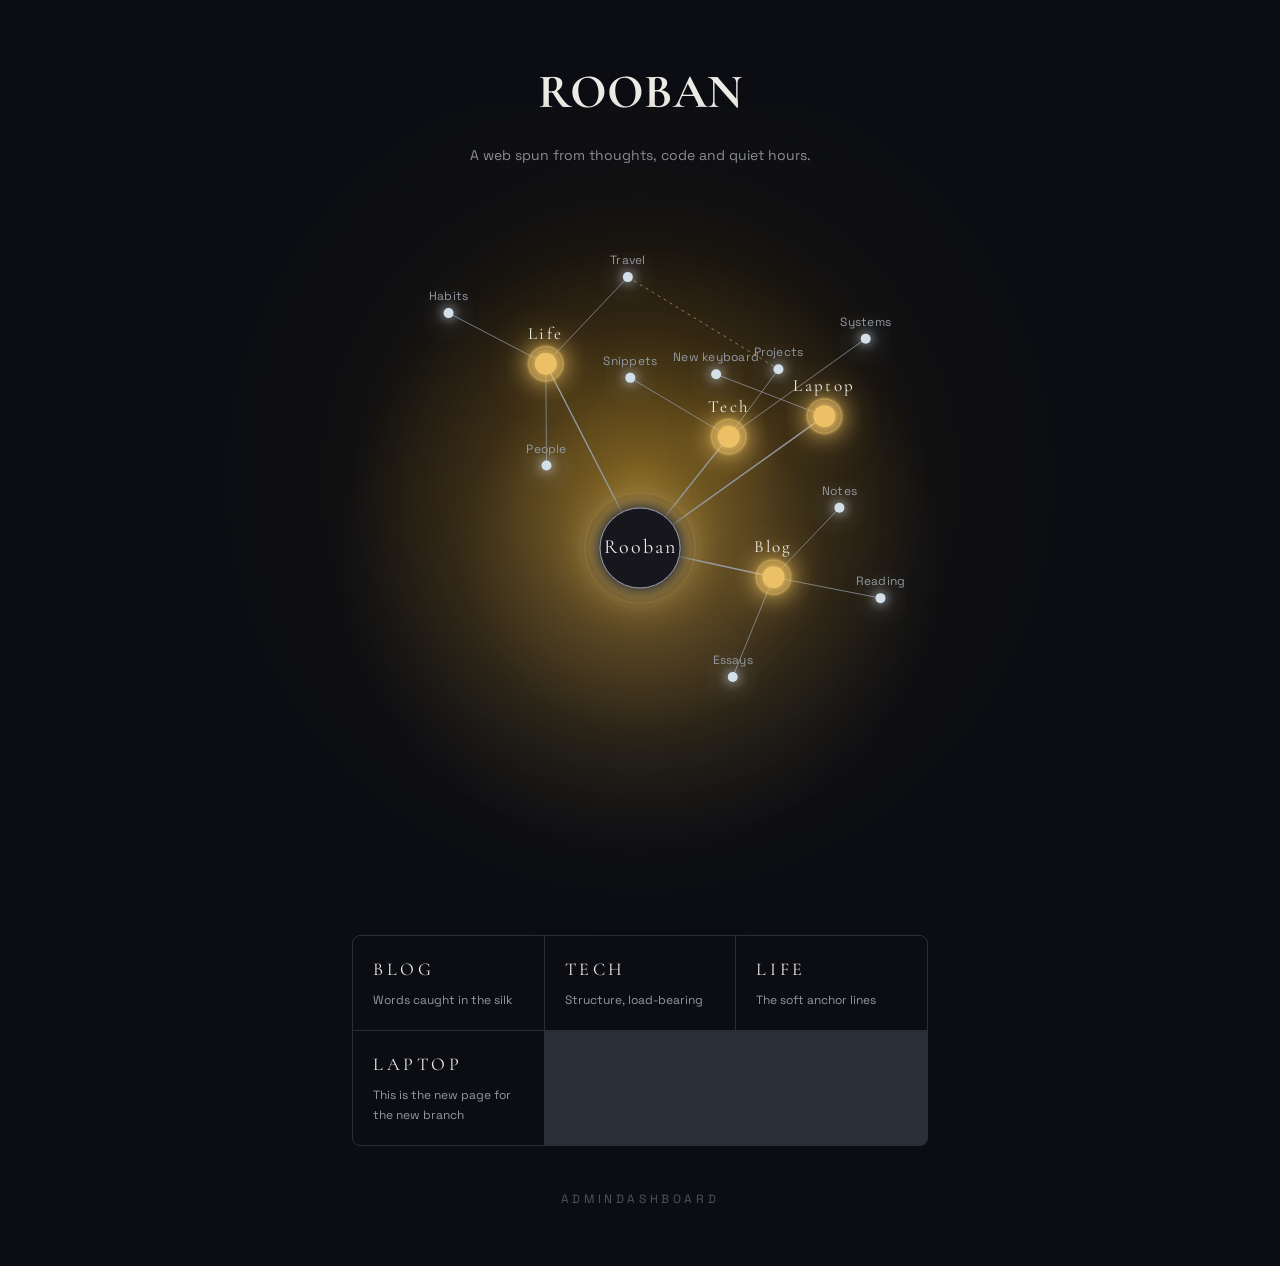
==== index.html @ 6bf3e4af "new version v4" ====
<!DOCTYPE html>
<html lang="en"><head>
  <meta charset="utf-8">
  <meta name="viewport" content="width=device-width, initial-scale=1">
  <title>Rooban — A Web of Blog, Tech and Life</title>
  <meta name="description" content="Rooban's personal site laid out as a spider web: blog, tech and life branch out from the center, each strand leading somewhere new.">
  <meta name="author" content="Rooban">
  <meta property="og:type" content="website">
  <meta property="og:title" content="Rooban — A Web of Blog, Tech and Life">
  <meta property="og:description" content="Explore Rooban's writing, projects and notes through an interactive web.">
  <meta name="twitter:card" content="summary_large_image">
  <link rel="preconnect" href="https://fonts.googleapis.com">
  <link rel="preconnect" href="https://fonts.gstatic.com" crossorigin="">
  <link href="https://fonts.googleapis.com/css2?family=Cormorant+Garamond:wght@400;600&family=Space+Grotesk:wght@300;400;500&display=swap" rel="stylesheet">
  <link rel="icon" href="/favicon.ico" type="image/x-icon">
  <link rel="stylesheet" href="assets/theme.css">
</head>
<body>
  <div id="app"></div>

  <script>
    // =========================================================================
    // DATA LAYER
    // =========================================================================

    const CENTER = {
      name: "Rooban",
      tagline: "A web spun from thoughts, code and quiet hours.",
    };

    // ADMIN:BRANCHES:START
    var branches = [
  {
    "slug": "blog",
    "title": "Blog",
    "tagline": "Words caught in the silk",
    "blurb": "Longer thinking — essays, notes and half-finished arguments that needed somewhere to sit.",
    "leaves": [
      {
        "slug": "essays",
        "title": "Essays",
        "blurb": "Slow pieces on attention, craft and taste.",
        "body": [
          "Essays are the widest strands of this web. They start as a single question and get pulled outward until the shape holds.",
          "Recent threads: what makes a tool feel honest, why constraint beats capability, and the quiet cost of always shipping."
        ],
        "links": []
      },
      {
        "slug": "notes",
        "title": "Notes",
        "blurb": "Short captures, unpolished on purpose.",
        "body": [
          "Notes are the sticky bits — one paragraph, one idea, no obligation to conclude.",
          "Most of them never grow up into essays, and that is entirely the point."
        ],
        "links": []
      },
      {
        "slug": "reading",
        "title": "Reading",
        "blurb": "What the web caught this month.",
        "body": [
          "A running log of books, papers and long articles, with the one line that made each worth keeping.",
          "Fiction and systems writing get equal weight here."
        ],
        "links": []
      }
    ],
    "subbranches": []
  },
  {
    "slug": "tech",
    "title": "Tech",
    "tagline": "Structure, load-bearing",
    "blurb": "The engineering strands — what I build, how it is put together, and what broke along the way.",
    "leaves": [
      {
        "slug": "projects",
        "title": "Projects",
        "blurb": "Things built and shipped.",
        "body": [
          "Side projects, tools and experiments, each with the problem it was trying to solve.",
          "Some are alive, some are archived, all of them taught something."
        ],
        "links": []
      },
      {
        "slug": "systems",
        "title": "Systems",
        "blurb": "Architecture, data flow, tradeoffs.",
        "body": [
          "How the pieces connect: queues, caches, boundaries, and the places where complexity likes to hide.",
          "Diagrams first, prose second."
        ],
        "links": []
      },
      {
        "slug": "snippets",
        "title": "Snippets",
        "blurb": "Small code that earns its keep.",
        "body": [
          "Utilities, one-liners and patterns I keep re-typing until I finally wrote them down.",
          "Copy freely."
        ],
        "links": []
      }
    ],
    "subbranches": []
  },
  {
    "slug": "life",
    "title": "Life",
    "tagline": "The soft anchor lines",
    "blurb": "Everything outside the screen — travel, habits, people, and the ordinary days between.",
    "leaves": [
      {
        "slug": "travel",
        "title": "Travel",
        "blurb": "Places, and how they changed the pace.",
        "body": [
          "Notes from roads, coastlines and unremarkable towns that turned out to be the good part.",
          "Less itinerary, more atmosphere."
        ],
        "links": [
          "tech/projects"
        ]
      },
      {
        "slug": "habits",
        "title": "Habits",
        "blurb": "Small systems for ordinary days.",
        "body": [
          "Sleep, walking, writing at the same hour. Nothing clever — just repetition that survives bad weeks."
        ],
        "links": []
      },
      {
        "slug": "people",
        "title": "People",
        "blurb": "Conversations worth keeping.",
        "body": [
          "The friends, mentors and strangers whose sentences stuck around longer than they should have."
        ],
        "links": []
      }
    ],
    "subbranches": []
  },
  {
    "slug": "asus-tuf",
    "title": "Laptop",
    "tagline": "This is the new page for the new branch",
    "blurb": "the same Laptop page",
    "leaves": [
      {
        "slug": "keyboard",
        "title": "New keyboard",
        "blurb": "Look at my new keyboard",
        "body": [
          "<h1>Look at my new keyboard</h1>"
        ],
        "links": []
      }
    ],
    "subbranches": []
  }
];
    // ADMIN:BRANCHES:END

    function getBranch(slug) {
      return branches.find(function (b) { return b.slug === slug; });
    }

    function getSubbranch(branchSlug, subSlug) {
      var branch = getBranch(branchSlug);
      if (!branch) return null;
      var sub = (branch.subbranches || []).find(function (s) { return s.slug === subSlug; });
      return sub ? { branch: branch, sub: sub } : null;
    }

    // Resolves a hash path (array of segments) into whichever thing it refers to.
    // Handles: [branch], [branch, leaf], [branch, subbranch], [branch, subbranch, leaf]
    function resolvePath(parts) {
      if (parts.length === 1) {
        var branch = getBranch(parts[0]);
        return branch ? { kind: "branch", branch: branch } : null;
      }
      if (parts.length === 2) {
        var branch = getBranch(parts[0]);
        if (!branch) return null;
        var leaf = branch.leaves.find(function (l) { return l.slug === parts[1]; });
        if (leaf) return { kind: "leaf", branch: branch, leaf: leaf };
        var sub = (branch.subbranches || []).find(function (s) { return s.slug === parts[1]; });
        if (sub) return { kind: "subbranch", branch: branch, sub: sub };
        return null;
      }
      if (parts.length === 3) {
        var branch = getBranch(parts[0]);
        if (!branch) return null;
        var sub = (branch.subbranches || []).find(function (s) { return s.slug === parts[1]; });
        if (!sub) return null;
        var leaf = sub.leaves.find(function (l) { return l.slug === parts[2]; });
        if (!leaf) return null;
        return { kind: "leaf", branch: branch, sub: sub, leaf: leaf };
      }
      return null;
    }

    // Resolves a stored link path like "tech/systems" or "tech/hardware/keyboard"
    // into { branch, sub, leaf } or null if it no longer points anywhere.
    function resolveLinkPath(pathStr) {
      var parts = String(pathStr || "").split("/").filter(Boolean);
      var res = resolvePath(parts);
      return res && res.kind === "leaf" ? res : null;
    }

    function leafHref(res) {
      var parts = [res.branch.slug];
      if (res.sub) parts.push(res.sub.slug);
      parts.push(res.leaf.slug);
      return "/" + parts.join("/");
    }

    // =========================================================================
    // ROUTER
    // =========================================================================

    var appEl = document.getElementById("app");

    function parseHash() {
      var hash = window.location.hash.replace(/^#/, "") || "/";
      if (hash !== "/" && hash.endsWith("/")) hash = hash.slice(0, -1);
      var parts = hash.split("/").filter(Boolean);
      return { path: "/" + (parts.length ? parts.join("/") : ""), parts: parts };
    }

    function navigate(path) {
      window.location.hash = "#" + path;
    }

    // =========================================================================
    // PAGE RENDERERS
    // =========================================================================

    function renderHomePage() {
      var spiderWebHTML = buildSpiderWebSVG();

      var navItemsHTML = branches
        .map(function (b) {
          return (
            '<a onclick="navigate(\'/' + b.slug + '\')" class="group bg-background p-5 transition-colors hover:bg-card" style="cursor:pointer">' +
            '<span class="nav-title">' + escapeHTML(b.title) + "</span>" +
            '<span class="nav-tagline">' + escapeHTML(b.tagline) + "</span>" +
            "</a>"
          );
        })
        .join("");

      document.title = "Rooban — A Web of Blog, Tech and Life";
      updateMetaDescription("Rooban's personal site laid out as a spider web: blog, tech and life branch out from the center, each strand leading somewhere new.");
      updateOGTitle("Rooban — A Web of Blog, Tech and Life");
      updateOGDescription("Explore Rooban's writing, projects and notes through an interactive web.");

      appEl.innerHTML =
        '<main class="min-h-screen overflow-hidden px-5 py-14">' +
        '<header class="mx-auto max-w-xl text-center">' +
        '<h1 class="font-display text-4xl tracking-[0.14em] uppercase sm:text-5xl">' + escapeHTML(CENTER.name) + "</h1>" +
        '<p class="mt-4 font-body text-sm leading-relaxed text-muted-foreground">' + escapeHTML(CENTER.tagline) + "</p>" +
        "</header>" +
        '<div class="mt-6">' + spiderWebHTML + "</div>" +
        '<nav class="mx-auto mt-6 nav-grid max-w-xl">' + navItemsHTML + "</nav>" +
        '<p class="mt-10 text-center">' +
        '<a href="admin/" class="admin-link" style="cursor:pointer">Admin</a>' +
        '<a href="dashboard/" class="admin-link" style="cursor:pointer">Dashboard</a>' +
        "</p>" +
        "</main>";

      initSpiderWeb();
    }

    function leafListItemHTML(hrefParts, title, blurb) {
      return (
        '<li>' +
        '<a onclick="navigate(\'/' + hrefParts.join("/") + '\')" class="group flex items-baseline justify-between gap-6 py-6" style="cursor:pointer">' +
        "<span>" +
        '<span class="leaf-title">' + escapeHTML(title) + "</span>" +
        '<span class="leaf-blurb">' + escapeHTML(blurb) + "</span>" +
        "</span>" +
        '<span class="leaf-arrow">→</span>' +
        "</a>" +
        "</li>"
      );
    }

    function renderBranchPage(branchSlug) {
      var branch = getBranch(branchSlug);
      if (!branch) { renderNotFoundPage(); return; }

      document.title = branch.title + " — Rooban's Web";
      updateMetaDescription(branch.blurb);
      updateOGTitle(branch.title + " — Rooban's Web");
      updateOGDescription(branch.blurb);

      var leavesHTML = branch.leaves
        .map(function (leaf) { return leafListItemHTML([branch.slug, leaf.slug], leaf.title, leaf.blurb); })
        .join("");

      var subbranches = branch.subbranches || [];
      var subHTML = subbranches
        .map(function (sub) {
          var count = sub.leaves.length;
          return leafListItemHTML([branch.slug, sub.slug], sub.title, (sub.blurb || "") + " · " + count + (count === 1 ? " page" : " pages"));
        })
        .join("");

      appEl.innerHTML =
        '<main class="min-h-screen px-6 py-16">' +
        '<div class="mx-auto max-w-2xl">' +
        '<a onclick="navigate(\'/\')" class="back-link">← back to the web</a>' +
        '<p class="mt-12 branch-tagline">' + escapeHTML(branch.tagline) + "</p>" +
        '<h1 class="mt-3 branch-title">' + escapeHTML(branch.title) + "</h1>" +
        '<p class="mt-5 branch-blurb">' + escapeHTML(branch.blurb) + "</p>" +
        (subbranches.length > 0
          ? '<p class="nearby-label mt-14">Sub-branches</p>' + '<ul class="mt-2 border-t border-border leaf-list">' + subHTML + "</ul>"
          : "") +
        (branch.leaves.length > 0
          ? '<p class="nearby-label mt-14">Pages</p>' + '<ul class="mt-2 border-t border-border leaf-list">' + leavesHTML + "</ul>"
          : "") +
        "</div>" +
        "</main>";
    }

    function renderSubbranchPage(branchSlug, subSlug) {
      var res = getSubbranch(branchSlug, subSlug);
      if (!res) { renderNotFoundPage(); return; }
      var branch = res.branch, sub = res.sub;

      document.title = sub.title + " · " + branch.title + " — Rooban's Web";
      updateMetaDescription(sub.blurb || branch.blurb);
      updateOGTitle(sub.title + " · " + branch.title + " — Rooban's Web");
      updateOGDescription(sub.blurb || branch.blurb);

      var leavesHTML = sub.leaves
        .map(function (leaf) { return leafListItemHTML([branch.slug, sub.slug, leaf.slug], leaf.title, leaf.blurb); })
        .join("");

      appEl.innerHTML =
        '<main class="min-h-screen px-6 py-16">' +
        '<div class="mx-auto max-w-2xl">' +
        '<nav class="breadcrumb">' +
        '<a onclick="navigate(\'/\')">Rooban</a>' +
        '<span class="sep">/</span>' +
        "<a onclick=\"navigate('/" + branch.slug + '\')">' + escapeHTML(branch.title) + "</a>" +
        "</nav>" +
        '<h1 class="mt-12 branch-title">' + escapeHTML(sub.title) + "</h1>" +
        (sub.blurb ? '<p class="mt-5 branch-blurb">' + escapeHTML(sub.blurb) + "</p>" : "") +
        '<ul class="mt-14 border-t border-border leaf-list">' + leavesHTML + "</ul>" +
        "</div>" +
        "</main>";
    }

    function renderLeafPage(branch, sub, leaf) {
      var siblingList = sub ? sub.leaves : branch.leaves;
      var siblings = siblingList.filter(function (l) { return l.slug !== leaf.slug; });
      var basePath = sub ? [branch.slug, sub.slug] : [branch.slug];

      document.title = leaf.title + " · " + branch.title + " — Rooban's Web";
      updateMetaDescription(leaf.blurb);
      updateOGTitle(leaf.title + " · " + branch.title + " — Rooban's Web");
      updateOGDescription(leaf.blurb);

      var bodyHTML = leaf.body
        .map(function (para) {
          if (isHTMLBlock(para)) return '<div class="leaf-html-block">' + para + "</div>";
          return '<p class="font-body text-base leading-8 text-muted-foreground">' + escapeHTML(para) + "</p>";
        })
        .join("");

      var siblingsHTML = siblings
        .map(function (s) {
          return '<a onclick="navigate(\'/' + basePath.concat(s.slug).join("/") + '\')" class="nearby-pill">' + escapeHTML(s.title) + "</a>";
        })
        .join("");

      var linkedNotes = (leaf.links || [])
        .map(resolveLinkPath)
        .filter(Boolean);
      var linkedHTML = linkedNotes
        .map(function (res) {
          return '<a onclick="navigate(\'' + leafHref(res) + '\')" class="nearby-pill">' + escapeHTML(res.leaf.title) + "</a>";
        })
        .join("");

      var breadcrumbHTML =
        '<nav class="breadcrumb">' +
        '<a onclick="navigate(\'/\')">Rooban</a>' +
        '<span class="sep">/</span>' +
        "<a onclick=\"navigate('/" + branch.slug + '\')">' + escapeHTML(branch.title) + "</a>" +
        (sub
          ? '<span class="sep">/</span>' + "<a onclick=\"navigate('/" + branch.slug + "/" + sub.slug + '\')">' + escapeHTML(sub.title) + "</a>"
          : "") +
        "</nav>";

      appEl.innerHTML =
        '<main class="min-h-screen px-6 py-16">' +
        '<div class="mx-auto max-w-2xl">' +
        breadcrumbHTML +
        '<h1 class="mt-12 leaf-page-title">' + escapeHTML(leaf.title) + "</h1>" +
        '<p class="mt-4 leaf-page-blurb">' + escapeHTML(leaf.blurb) + "</p>" +
        '<div class="mt-10 space-y-6 leaf-body">' + bodyHTML + "</div>" +
        (siblings.length > 0
          ? '<p class="mt-16 nearby-label">Nearby strands</p>' + '<div class="mt-4 nearby-pills">' + siblingsHTML + "</div>"
          : "") +
        (linkedNotes.length > 0
          ? '<p class="mt-10 nearby-label">Linked notes</p>' + '<div class="mt-4 nearby-pills">' + linkedHTML + "</div>"
          : "") +
        "</div>" +
        "</main>";
    }

    function renderNotFoundPage() {
      document.title = "404 — Rooban";
      updateMetaDescription("Page not found");
      updateOGTitle("404 — Rooban");

      appEl.innerHTML =
        '<div class="not-found-page">' +
        '<div class="not-found-card">' +
        "<h1>404</h1>" +
        "<h2>Page not found</h2>" +
        "<p>The page you're looking for doesn't exist or has been moved.</p>" +
        '<div class="mt-6">' +
        '<button class="btn btn-primary" onclick="navigate(\'/\')">Go home</button>' +
        "</div>" +
        "</div>" +
        "</div>";
    }

    function renderErrorPage() {
      document.title = "This page didn't load";
      appEl.innerHTML =
        '<div class="error-page">' +
        '<div class="error-card">' +
        "<h1>This page didn't load</h1>" +
        "<p>Something went wrong on our end. You can try refreshing or head back home.</p>" +
        '<div class="error-actions">' +
        '<button class="btn btn-primary" onclick="location.reload()">Try again</button>' +
        '<a class="btn btn-outline" onclick="navigate(\'/\')" style="cursor:pointer">Go home</a>' +
        "</div>" +
        "</div>" +
        "</div>";
    }

    function isHTMLBlock(str) {
      return /^\s*</.test(str || "");
    }

    // =========================================================================
    // SPIDER WEB — force-directed graph, Obsidian-graph style
    // =========================================================================
    // Real physics: nodes repel each other, links pull like springs, every
    // node is individually draggable and reacts to the rest of the graph.
    // Background drag pans, mouse wheel zooms, hovering a node highlights
    // it and everything directly connected to it (tree links + cross-links).

    var SIZE = 720;
    var C = SIZE / 2;
    var NODE_R = { center: 40, branch: 11, subbranch: 8, leaf: 5 };
    var LINK_LEN = { center: 150, branch: 85, subbranch: 55 };

    function buildSpiderWebSVG() {
      return (
        '<div class="spider-web-container">' +
        '<svg viewBox="0 0 ' + SIZE + ' ' + SIZE + '" xmlns="http://www.w3.org/2000/svg">' +
        '<defs>' +
        '<filter id="softGlow" x="-200%" y="-200%" width="500%" height="500%">' +
        '<feGaussianBlur in="SourceGraphic" stdDeviation="6" result="blur1" />' +
        '<feGaussianBlur in="SourceGraphic" stdDeviation="14" result="blur2" />' +
        '<feMerge><feMergeNode in="blur2" /><feMergeNode in="blur1" /><feMergeNode in="SourceGraphic" /></feMerge>' +
        '</filter>' +
        '<filter id="strongGlow" x="-300%" y="-300%" width="700%" height="700%">' +
        '<feGaussianBlur in="SourceGraphic" stdDeviation="10" result="blur1" />' +
        '<feGaussianBlur in="SourceGraphic" stdDeviation="22" result="blur2" />' +
        '<feMerge><feMergeNode in="blur2" /><feMergeNode in="blur1" /><feMergeNode in="SourceGraphic" /></feMerge>' +
        '</filter>' +
        '<radialGradient id="centerGlow" cx="50%" cy="50%" r="50%">' +
        '<stop offset="0%" stop-color="var(--accent-warm)" stop-opacity="0.4" />' +
        '<stop offset="60%" stop-color="var(--accent-warm)" stop-opacity="0.1" />' +
        '<stop offset="100%" stop-color="var(--accent-warm)" stop-opacity="0" />' +
        '</radialGradient>' +
        '</defs>' +
        '<circle cx="' + C + '" cy="' + C + '" r="' + (SIZE * 0.42) + '" fill="url(#centerGlow)" />' +
        '<g id="links-layer"></g>' +
        '<g id="nodes-layer"></g>' +
        '</svg>' +
        '</div>'
      );
    }

    function svgEl(tag, attrs) {
      var el = document.createElementNS('http://www.w3.org/2000/svg', tag);
      for (var k in attrs) el.setAttribute(k, attrs[k]);
      return el;
    }

    // Builds the node/edge graph from `branches`, including sub-branches and
    // cross-links (leaf.links). Returns nodes, tree links, cross links, and
    // an adjacency map used for hover highlighting.
    function buildGraph() {
      var nodes = [];
      var links = [];       // tree edges: center-branch, branch-sub, branch/sub-leaf
      var crossLinks = [];  // extra edges from leaf.links
      var pathToNode = {};  // "branch/slug" or "branch/sub/slug" -> node

      var center = { type: 'center', r: NODE_R.center, label: CENTER.name, x: C, y: C, vx: 0, vy: 0 };
      nodes.push(center);

      function scatterNear(anchor, spread) {
        var a = Math.random() * Math.PI * 2;
        var d = spread * 0.4 + Math.random() * spread;
        return { x: anchor.x + Math.cos(a) * d, y: anchor.y + Math.sin(a) * d };
      }

      function addLeaf(anchorNode, leaf, pathParts, linkLen) {
        var p = scatterNear(anchorNode, linkLen * 0.8);
        var node = {
          type: 'leaf', r: NODE_R.leaf, label: leaf.title, leafRef: leaf,
          x: p.x, y: p.y, vx: 0, vy: 0
        };
        nodes.push(node);
        links.push({ a: anchorNode, b: node, len: linkLen });
        pathToNode[pathParts.join('/')] = node;
        return node;
      }

      branches.forEach(function (branch) {
        var p0 = scatterNear(center, SIZE * 0.28);
        var bNode = { type: 'branch', r: NODE_R.branch, label: branch.title, slug: branch.slug, x: p0.x, y: p0.y, vx: 0, vy: 0 };
        nodes.push(bNode);
        links.push({ a: center, b: bNode, len: LINK_LEN.center });
        pathToNode[branch.slug] = bNode;

        branch.leaves.forEach(function (leaf) {
          addLeaf(bNode, leaf, [branch.slug, leaf.slug], LINK_LEN.branch);
        });

        (branch.subbranches || []).forEach(function (sub) {
          var ps = scatterNear(bNode, LINK_LEN.subbranch);
          var sNode = { type: 'subbranch', r: NODE_R.subbranch, label: sub.title, slug: sub.slug, x: ps.x, y: ps.y, vx: 0, vy: 0 };
          nodes.push(sNode);
          links.push({ a: bNode, b: sNode, len: LINK_LEN.subbranch });
          pathToNode[branch.slug + '/' + sub.slug] = sNode;

          sub.leaves.forEach(function (leaf) {
            addLeaf(sNode, leaf, [branch.slug, sub.slug, leaf.slug], LINK_LEN.branch);
          });
        });
      });

      // Second pass: resolve cross-links now that every leaf node exists.
      nodes.forEach(function (n) {
        if (n.type !== 'leaf' || !n.leafRef || !n.leafRef.links) return;
        n.leafRef.links.forEach(function (pathStr) {
          var target = pathToNode[String(pathStr || '').split('/').filter(Boolean).join('/')];
          if (target && target !== n) {
            crossLinks.push({ a: n, b: target, len: 160 });
          }
        });
      });

      // Adjacency map for hover highlighting (undirected, tree + cross).
      var adjacency = new Map();
      function link(a, b) {
        if (!adjacency.has(a)) adjacency.set(a, new Set());
        if (!adjacency.has(b)) adjacency.set(b, new Set());
        adjacency.get(a).add(b);
        adjacency.get(b).add(a);
      }
      links.forEach(function (l) { link(l.a, l.b); });
      crossLinks.forEach(function (l) { link(l.a, l.b); });

      return { nodes: nodes, links: links, crossLinks: crossLinks, adjacency: adjacency };
    }

    function initSpiderWeb() {
      var svg = document.querySelector('.spider-web-container svg');
      var linksLayer = document.getElementById('links-layer');
      var nodesLayer = document.getElementById('nodes-layer');
      if (!svg || !linksLayer || !nodesLayer) return;

      var reduceMotion = window.matchMedia('(prefers-reduced-motion: reduce)').matches;
      var graph = buildGraph();
      var nodes = graph.nodes;
      var links = graph.links;
      var crossLinks = graph.crossLinks;
      var adjacency = graph.adjacency;
      var allLinks = links.concat(crossLinks);

      links.forEach(function (link) {
        link.el = svgEl('line', {
          x1: link.a.x, y1: link.a.y, x2: link.b.x, y2: link.b.y,
          stroke: 'var(--silk-strong)',
          'stroke-width': link.len === LINK_LEN.center ? 1.4 : 1,
          'stroke-opacity': link.len === LINK_LEN.center ? 1 : 0.75
        });
        link.el.style.transition = 'opacity 150ms ease';
        linksLayer.appendChild(link.el);
      });

      crossLinks.forEach(function (link) {
        link.el = svgEl('line', {
          x1: link.a.x, y1: link.a.y, x2: link.b.x, y2: link.b.y,
          stroke: 'var(--accent-warm)', 'stroke-width': 1, 'stroke-dasharray': '3 4', 'stroke-opacity': 0.55
        });
        link.el.style.transition = 'opacity 150ms ease';
        linksLayer.appendChild(link.el);
      });

      function href(node) {
        if (node.type === 'branch') return '/' + node.slug;
        if (node.type === 'subbranch') return '/' + node.parentSlug + '/' + node.slug;
        return null;
      }

      nodes.forEach(function (node) {
        var g = svgEl('g', { style: 'cursor:pointer' });
        g.style.transition = 'opacity 150ms ease';

        if (node.type === 'center') {
          node.glowEl = svgEl('circle', { r: node.r * 1.4, fill: 'var(--accent-warm)', opacity: 0.28, filter: 'url(#strongGlow)', class: 'node-glow' });
          node.circleEl = svgEl('circle', { r: node.r, fill: 'var(--card)', stroke: 'var(--silk-strong)', filter: 'url(#softGlow)' });
          node.textEl = svgEl('text', { 'text-anchor': 'middle', dy: 5, fill: 'var(--foreground)', 'font-family': 'var(--font-display)', 'font-size': '20px', 'letter-spacing': '0.1em' });
          node.textEl.textContent = node.label;
          g.appendChild(node.glowEl); g.appendChild(node.circleEl); g.appendChild(node.textEl);
        } else if (node.type === 'branch') {
          node.glowEl = svgEl('circle', { r: node.r * 1.7, fill: 'var(--accent-warm)', opacity: 0.5, filter: 'url(#strongGlow)', class: 'node-glow' });
          node.circleEl = svgEl('circle', { r: node.r, fill: 'var(--accent-warm)', filter: 'url(#softGlow)' });
          node.ringEl = svgEl('circle', { r: node.r + 6, fill: 'none', stroke: 'var(--accent-warm)', 'stroke-width': 1, opacity: 0.4 });
          node.textEl = svgEl('text', { 'text-anchor': 'middle', dy: -(node.r + 14), fill: 'var(--foreground)', 'font-family': 'var(--font-display)', 'font-size': '17px', 'letter-spacing': '0.14em', 'text-transform': 'uppercase' });
          node.textEl.textContent = node.label;
          g.appendChild(node.glowEl); g.appendChild(node.ringEl); g.appendChild(node.circleEl); g.appendChild(node.textEl);
          g.addEventListener('pointerdown', function (e) { onNodeDown(e, node); });
          g.addEventListener('pointerup', function () { onNodeUp(node, function () { navigate(href(node)); }); });
        } else if (node.type === 'subbranch') {
          node.glowEl = svgEl('circle', { r: node.r * 1.6, fill: 'var(--dew)', opacity: 0.35, filter: 'url(#softGlow)', class: 'node-glow' });
          node.circleEl = svgEl('circle', { r: node.r, fill: 'var(--dew)', filter: 'url(#softGlow)' });
          node.ringEl = svgEl('circle', { r: node.r + 5, fill: 'none', stroke: 'var(--dew)', 'stroke-width': 1, opacity: 0.4 });
          node.textEl = svgEl('text', { 'text-anchor': 'middle', dy: -(node.r + 12), fill: 'var(--foreground)', 'font-family': 'var(--font-display)', 'font-size': '14px', 'letter-spacing': '0.08em' });
          node.textEl.textContent = node.label;
          g.appendChild(node.glowEl); g.appendChild(node.ringEl); g.appendChild(node.circleEl); g.appendChild(node.textEl);
          g.addEventListener('pointerdown', function (e) { onNodeDown(e, node); });
          g.addEventListener('pointerup', function () { onNodeUp(node, function () { navigate(href(node)); }); });
        } else {
          node.circleEl = svgEl('circle', { r: node.r, fill: 'var(--dew)', filter: 'url(#softGlow)' });
          node.textEl = svgEl('text', { 'text-anchor': 'middle', dy: -(node.r + 8), fill: 'var(--muted-foreground)', 'font-family': 'var(--font-body)', 'font-size': '12px', 'letter-spacing': '0.02em' });
          node.textEl.textContent = node.label;
          g.appendChild(node.circleEl); g.appendChild(node.textEl);
          g.addEventListener('pointerdown', function (e) { onNodeDown(e, node); });
          g.addEventListener('pointerup', function () {
            onNodeUp(node, function () {
              var ref = node.leafRef;
              var res = resolveLinkPathFromNode(node);
              navigate(res);
            });
          });
        }

        g.addEventListener('pointerenter', function () { onNodeHover(node); });
        g.addEventListener('pointerleave', function () { onNodeUnhover(); });

        node.groupEl = g;
        nodesLayer.appendChild(g);
      });

      // Finds a leaf node's own href by walking which branch/sub it lives under.
      function resolveLinkPathFromNode(leafNode) {
        for (var i = 0; i < links.length; i++) {
          if (links[i].b === leafNode) {
            var anchor = links[i].a;
            if (anchor.type === 'branch') return '/' + anchor.slug + '/' + leafNode.leafRef.slug;
            if (anchor.type === 'subbranch') return '/' + anchor.parentSlug + '/' + anchor.slug + '/' + leafNode.leafRef.slug;
          }
        }
        return '/';
      }

      // Stamp parentSlug onto subbranch nodes (needed for href/breadcrumb use above).
      links.forEach(function (l) {
        if (l.a.type === 'branch' && l.b.type === 'subbranch') l.b.parentSlug = l.a.slug;
      });

      function place(n) { n.groupEl.setAttribute('transform', 'translate(' + n.x + ',' + n.y + ')'); }
      function placeLinks() {
        allLinks.forEach(function (l) {
          l.el.setAttribute('x1', l.a.x); l.el.setAttribute('y1', l.a.y);
          l.el.setAttribute('x2', l.b.x); l.el.setAttribute('y2', l.b.y);
        });
      }
      nodes.forEach(place);
      placeLinks();

      // --- Hover highlighting (Obsidian-style: dim everything not connected) ---
      var hoveredNode = null;
      function onNodeHover(node) {
        hoveredNode = node;
        var neighbors = adjacency.get(node) || new Set();
        nodes.forEach(function (n) {
          n.groupEl.style.opacity = (n === node || neighbors.has(n)) ? '1' : '0.18';
        });
        allLinks.forEach(function (l) {
          l.el.style.opacity = (l.a === node || l.b === node) ? '1' : '0.08';
        });
      }
      function onNodeUnhover() {
        hoveredNode = null;
        nodes.forEach(function (n) { n.groupEl.style.opacity = '1'; });
        allLinks.forEach(function (l) { l.el.style.opacity = ''; });
      }

      // --- Physics ---
      var REPEL = 9000;
      var SPRING = 0.05;
      var CENTER_PULL = 0.002;
      var DAMPING = 0.82;
      var PAD = 20;
      var dragNode = null;
      var raf = 0;

      function mass(n) { return n.r * (n.type === 'center' ? 3 : n.type === 'branch' ? 1.6 : n.type === 'subbranch' ? 1.3 : 1); }

      function step() {
        var ke = 0;
        for (var i = 0; i < nodes.length; i++) {
          var n = nodes[i];
          if (n === dragNode) continue;
          var ax = 0, ay = 0;
          for (var j = 0; j < nodes.length; j++) {
            if (i === j) continue;
            var o = nodes[j];
            var dx = n.x - o.x, dy = n.y - o.y;
            var distSq = dx * dx + dy * dy || 0.01;
            var dist = Math.sqrt(distSq);
            var f = REPEL / distSq;
            ax += (dx / dist) * f;
            ay += (dy / dist) * f;
          }
          ax += (C - n.x) * CENTER_PULL;
          ay += (C - n.y) * CENTER_PULL;
          var m = mass(n);
          n.vx = (n.vx + ax / m) * DAMPING;
          n.vy = (n.vy + ay / m) * DAMPING;
        }

        allLinks.forEach(function (l) {
          var dx = l.b.x - l.a.x, dy = l.b.y - l.a.y;
          var dist = Math.sqrt(dx * dx + dy * dy) || 0.01;
          var force = (dist - l.len) * SPRING;
          var ux = dx / dist, uy = dy / dist;
          if (l.a !== dragNode) { l.a.vx += (ux * force) / mass(l.a); l.a.vy += (uy * force) / mass(l.a); }
          if (l.b !== dragNode) { l.b.vx -= (ux * force) / mass(l.b); l.b.vy -= (uy * force) / mass(l.b); }
        });

        nodes.forEach(function (n) {
          if (n === dragNode) return;
          n.x += n.vx; n.y += n.vy;
          n.x = Math.max(PAD + n.r, Math.min(SIZE - PAD - n.r, n.x));
          n.y = Math.max(PAD + n.r, Math.min(SIZE - PAD - n.r, n.y));
          ke += n.vx * n.vx + n.vy * n.vy;
          place(n);
        });
        placeLinks();

        if (ke < 0.02 && !dragNode) { raf = 0; return; }
        raf = requestAnimationFrame(step);
      }

      function wake() { if (!raf) raf = requestAnimationFrame(step); }
      if (!reduceMotion) wake();

      // --- Per-node dragging ---
      function toSvgPoint(evt) {
        var pt = svg.createSVGPoint();
        pt.x = evt.clientX; pt.y = evt.clientY;
        var ctm = svg.getScreenCTM();
        if (!ctm) return { x: 0, y: 0 };
        var p = pt.matrixTransform(ctm.inverse());
        return { x: p.x, y: p.y };
      }

      var moveDist = 0;

      function onNodeDown(e, node) {
        e.stopPropagation();
        dragNode = node;
        moveDist = 0;
        node.vx = 0; node.vy = 0;
        try { e.target.setPointerCapture(e.pointerId); } catch (err) {}
        wake();
      }

      function onGlobalMove(e) {
        if (!dragNode) return;
        var p = toSvgPoint(e);
        moveDist += Math.abs(p.x - dragNode.x) + Math.abs(p.y - dragNode.y);
        dragNode.x = Math.max(PAD + dragNode.r, Math.min(SIZE - PAD - dragNode.r, p.x));
        dragNode.y = Math.max(PAD + dragNode.r, Math.min(SIZE - PAD - dragNode.r, p.y));
        place(dragNode);
        placeLinks();
        e.preventDefault();
      }

      function onNodeUp(node, onClick) {
        if (dragNode === node && moveDist < 6) onClick();
      }

      function onGlobalUp() { dragNode = null; wake(); }

      window.addEventListener('pointermove', onGlobalMove, { passive: false });
      window.addEventListener('pointerup', onGlobalUp);
      window.addEventListener('pointercancel', onGlobalUp);

      // --- Pan (drag empty background) & zoom (mouse wheel) ---
      var view = { x: 0, y: 0, w: SIZE, h: SIZE };
      function applyView() { svg.setAttribute('viewBox', view.x + ' ' + view.y + ' ' + view.w + ' ' + view.h); }

      var panning = false, panStartX = 0, panStartY = 0, viewStartX = 0, viewStartY = 0;

      function onBgDown(e) {
        if (dragNode) return;
        panning = true;
        panStartX = e.clientX; panStartY = e.clientY;
        viewStartX = view.x; viewStartY = view.y;
      }
      function onBgMove(e) {
        if (!panning) return;
        var scale = view.w / (svg.getBoundingClientRect().width || SIZE);
        view.x = viewStartX - (e.clientX - panStartX) * scale;
        view.y = viewStartY - (e.clientY - panStartY) * scale;
        applyView();
      }
      function onBgUp() { panning = false; }

      function onWheel(e) {
        e.preventDefault();
        var p = toSvgPoint(e);
        var scaleFactor = e.deltaY > 0 ? 1.1 : 0.9;
        var newW = Math.max(240, Math.min(SIZE * 2.2, view.w * scaleFactor));
        view.x = p.x - (p.x - view.x) * (newW / view.w);
        view.y = p.y - (p.y - view.y) * (newW / view.h);
        view.w = newW; view.h = newW;
        applyView();
      }

      svg.addEventListener('pointerdown', onBgDown);
      window.addEventListener('pointermove', onBgMove);
      window.addEventListener('pointerup', onBgUp);
      svg.addEventListener('wheel', onWheel, { passive: false });

      svg._spiderWebCleanup = function () {
        window.removeEventListener('pointermove', onGlobalMove);
        window.removeEventListener('pointerup', onGlobalUp);
        window.removeEventListener('pointercancel', onGlobalUp);
        window.removeEventListener('pointermove', onBgMove);
        window.removeEventListener('pointerup', onBgUp);
        svg.removeEventListener('wheel', onWheel);
        if (raf) cancelAnimationFrame(raf);
      };
    }

    function cleanupSpiderWeb() {
      var svg = document.querySelector('.spider-web-container svg');
      if (svg && svg._spiderWebCleanup) svg._spiderWebCleanup();
    }

    // =========================================================================
    // META TAG HELPERS
    // =========================================================================

    function updateMetaDescription(desc) {
      var meta = document.querySelector('meta[name="description"]');
      if (meta) meta.setAttribute("content", desc);
    }

    function updateOGTitle(title) {
      var meta = document.querySelector('meta[property="og:title"]');
      if (meta) meta.setAttribute("content", title);
    }

    function updateOGDescription(desc) {
      var meta = document.querySelector('meta[property="og:description"]');
      if (meta) meta.setAttribute("content", desc);
    }

    // =========================================================================
    // UTILITY
    // =========================================================================

    function escapeHTML(str) {
      var div = document.createElement("div");
      div.appendChild(document.createTextNode(str));
      return div.innerHTML;
    }

    // =========================================================================
    // ROUTER DISPATCH
    // =========================================================================

    function route() {
      cleanupSpiderWeb();
      var parsed = parseHash();
      var parts = parsed.parts;

      try {
        if (parts.length === 0) {
          renderHomePage();
        } else if (parts.length === 1 && parts[0] === "admin") {
          window.location.href = "admin/";
        } else {
          var res = resolvePath(parts);
          if (!res) { renderNotFoundPage(); return; }
          if (res.kind === "branch") renderBranchPage(res.branch.slug);
          else if (res.kind === "subbranch") renderSubbranchPage(res.branch.slug, res.sub.slug);
          else if (res.kind === "leaf") renderLeafPage(res.branch, res.sub || null, res.leaf);
        }
      } catch (e) {
        console.error(e);
        renderErrorPage();
      }
    }

    window.addEventListener("hashchange", route);
    route();

    if (!window.location.hash) window.location.hash = "#/";

  </script>
</body></html>
---- assets/theme.css ----
:root {
      --radius: 0.375rem;
      --background: oklch(0.16 0.012 265);
      --foreground: oklch(0.94 0.008 90);
      --card: oklch(0.21 0.014 265);
      --card-foreground: oklch(0.94 0.008 90);
      --popover: oklch(0.21 0.014 265);
      --popover-foreground: oklch(0.94 0.008 90);
      --primary: oklch(0.82 0.11 85);
      --primary-foreground: oklch(0.18 0.012 265);
      --secondary: oklch(0.26 0.016 265);
      --secondary-foreground: oklch(0.94 0.008 90);
      --muted: oklch(0.26 0.016 265);
      --muted-foreground: oklch(0.68 0.015 260);
      --accent: oklch(0.26 0.016 265);
      --accent-foreground: oklch(0.94 0.008 90);
      --destructive: oklch(0.6 0.21 25);
      --destructive-foreground: oklch(0.97 0.005 90);
      --border: oklch(0.3 0.016 265);
      --input: oklch(0.3 0.016 265);
      --ring: oklch(0.82 0.11 85);
      --accent-warm: oklch(0.83 0.12 84);
      --silk: oklch(0.55 0.02 260);
      --silk-strong: oklch(0.68 0.02 260);
      --silk-glow: oklch(0.83 0.12 84);
      --dew: oklch(0.9 0.02 240);
      --chart-1: oklch(0.646 0.222 41.116);
      --chart-2: oklch(0.6 0.118 184.704);
      --chart-3: oklch(0.398 0.07 227.392);
      --chart-4: oklch(0.828 0.189 84.429);
      --chart-5: oklch(0.769 0.188 70.08);
      --sidebar: oklch(0.21 0.014 265);
      --sidebar-foreground: oklch(0.94 0.008 90);
      --sidebar-primary: oklch(0.82 0.11 85);
      --sidebar-primary-foreground: oklch(0.18 0.012 265);
      --sidebar-accent: oklch(0.26 0.016 265);
      --sidebar-accent-foreground: oklch(0.94 0.008 90);
      --sidebar-border: oklch(0.3 0.016 265);
      --sidebar-ring: oklch(0.82 0.11 85);
      --font-display: "Cormorant Garamond", Georgia, serif;
      --font-body: "Space Grotesk", ui-sans-serif, system-ui, sans-serif;
    }
    *, *::before, *::after { box-sizing: border-box; border-color: var(--border); }
    html { -webkit-text-size-adjust: 100%; tab-size: 4; }
    body { margin: 0; padding: 0; background-color: var(--background); color: var(--foreground); font-family: var(--font-body); line-height: 1.5; -webkit-font-smoothing: antialiased; -moz-osx-font-smoothing: grayscale; }
    img, svg { display: block; max-width: 100%; }
    a { color: inherit; text-decoration: none; }
    .font-display { font-family: var(--font-display); }
    .font-body { font-family: var(--font-body); }
    .text-accent-warm { color: var(--accent-warm); }
    .text-muted-foreground { color: var(--muted-foreground); }
    .text-foreground { color: var(--foreground); }
    .bg-background { background-color: var(--background); }
    .bg-card { background-color: var(--card); }
    .bg-primary { background-color: var(--primary); }
    .bg-border { background-color: var(--border); }
    .border-border { border-color: var(--border); }
    .uppercase { text-transform: uppercase; }
    .tracking-wide { letter-spacing: 0.025em; }
    @keyframes web-sway { 0%, 100% { transform: rotate(-0.7deg) scale(1) translateY(0); } 33% { transform: rotate(0.5deg) scale(1.006) translateY(-3px); } 66% { transform: rotate(0.3deg) scale(0.997) translateY(2px); } }
    @keyframes strand-wobble { 0%, 100% { transform: translate(0, 0) rotate(0deg); } 25% { transform: translate(4px, -6px) rotate(0.9deg); } 50% { transform: translate(-5px, 4px) rotate(-1.1deg); } 75% { transform: translate(6px, 2px) rotate(0.5deg); } }
    @keyframes node-glow-pulse { 0%, 100% { opacity: 0.55; transform: scale(1); } 50% { opacity: 1; transform: scale(1.18); } }
    .web-sway { transform-origin: 50% 50%; transform-box: fill-box; animation: web-sway 9s ease-in-out infinite; }
    .strand-wobble { transform-origin: 50% 50%; transform-box: fill-box; animation: strand-wobble 6s ease-in-out infinite; will-change: transform; }
    .node-glow { transform-origin: center; transform-box: fill-box; animation: node-glow-pulse 4s ease-in-out infinite; will-change: opacity, transform; }
    @media (prefers-reduced-motion: reduce) { .web-sway, .strand-wobble, .node-glow { animation: none; } }
    .spider-web-container { position: relative; }
    .spider-web-container::before { content: ""; position: absolute; inset: -12%; z-index: 0; pointer-events: none; background: radial-gradient(circle at 50% 42%, oklch(0.55 0.13 84 / 0.55) 0%, oklch(0.4 0.1 80 / 0.32) 22%, oklch(0.28 0.05 75 / 0.14) 42%, transparent 68%); filter: blur(6px); }
    .spider-web-container svg { position: relative; z-index: 1; }
    .min-h-screen { min-height: 100vh; }
    .overflow-hidden { overflow: hidden; }
    .mx-auto { margin-left: auto; margin-right: auto; }
    .max-w-xl { max-width: 36rem; }
    .max-w-2xl { max-width: 42rem; }
    .text-center { text-align: center; }
    .px-4 { padding-left: 1rem; padding-right: 1rem; }
    .px-5 { padding-left: 1.25rem; padding-right: 1.25rem; }
    .px-6 { padding-left: 1.5rem; padding-right: 1.5rem; }
    .py-14 { padding-top: 3.5rem; padding-bottom: 3.5rem; }
    .py-16 { padding-top: 4rem; padding-bottom: 4rem; }
    .py-6 { padding-top: 1.5rem; padding-bottom: 1.5rem; }
    .mt-2 { margin-top: 0.5rem; }
    .mt-3 { margin-top: 0.75rem; }
    .mt-4 { margin-top: 1rem; }
    .mt-5 { margin-top: 1.25rem; }
    .mt-6 { margin-top: 1.5rem; }
    .mt-10 { margin-top: 2.5rem; }
    .mt-12 { margin-top: 3rem; }
    .mt-14 { margin-top: 3.5rem; }
    .mt-16 { margin-top: 4rem; }
    .gap-2 { gap: 0.5rem; }
    .gap-3 { gap: 0.75rem; }
    .gap-6 { gap: 1.5rem; }
    .gap-px { gap: 1px; }
    .space-y-6 > * + * { margin-top: 1.5rem; }
    .flex { display: flex; }
    .flex-wrap { flex-wrap: wrap; }
    .items-center { align-items: center; }
    .items-baseline { align-items: baseline; }
    .justify-between { justify-content: space-between; }
    .justify-center { justify-content: center; }
    .grid { display: grid; }
    .rounded-lg { border-radius: 0.5rem; }
    .rounded-full { border-radius: 9999px; }
    .rounded-md { border-radius: calc(var(--radius) - 2px); }
    .border { border-width: 1px; border-style: solid; }
    .border-t { border-top-width: 1px; border-top-style: solid; }
    .border-b { border-bottom-width: 1px; border-bottom-style: solid; }
    .transition-colors { transition-property: color, background-color, border-color; transition-duration: 150ms; }
    .transition-opacity { transition-property: opacity; transition-duration: 150ms; }
    .transition-all { transition-property: all; transition-duration: 150ms; }
    .opacity-0 { opacity: 0; }
    .opacity-40 { opacity: 0.4; }
    .opacity-100 { opacity: 1; }
    .hover\:text-accent-warm:hover { color: var(--accent-warm); }
    .hover\:bg-card:hover { background-color: var(--card); }
    .hover\:bg-primary\/90:hover { filter: brightness(0.9); }
    .hover\:bg-accent:hover { background-color: var(--accent); }
    .hover\:border-accent-warm:hover { border-color: var(--accent-warm); }
    .group:hover .group-hover\:text-accent-warm { color: var(--accent-warm); }
    .group:hover .group-hover\:opacity-100 { opacity: 1; }
    h1 { margin: 0; }
    p { margin: 0; }
    .text-4xl { font-size: 2.25rem; }
    .text-5xl { font-size: 3rem; }
    .text-2xl { font-size: 1.5rem; }
    .text-xl { font-size: 1.25rem; }
    .text-lg { font-size: 1.125rem; }
    .text-base { font-size: 1rem; }
    .text-sm { font-size: 0.875rem; }
    .text-xs { font-size: 0.75rem; }
    .font-bold { font-weight: 700; }
    .font-semibold { font-weight: 600; }
    .font-medium { font-weight: 500; }
    .leading-relaxed { line-height: 1.625; }
    .leading-8 { line-height: 2rem; }
    .tracking-tight { letter-spacing: -0.025em; }
    .spider-web-container { width: 100%; max-width: 720px; margin: 0 auto; touch-action: none; user-select: none; -webkit-user-select: none; }
    .spider-web-container svg { width: 100%; height: auto; display: block; }
    .spider-web-container svg .web-group { transition: none; }
    .spider-web-container svg a { cursor: pointer; }
    .spider-web-container svg circle[fill="transparent"] { cursor: pointer; }
    .nav-grid { display: grid; gap: 1px; overflow: hidden; border-radius: 0.5rem; border: 1px solid var(--border); background-color: var(--border); }
    @media (min-width: 640px) { .nav-grid { grid-template-columns: repeat(3, 1fr); } .text-5xl { font-size: 3rem; } .sm\:text-5xl { font-size: 3rem; } }
    .nav-grid a { display: block; padding: 1.25rem; background-color: var(--background); transition: background-color 150ms; }
    .nav-grid a:hover { background-color: var(--card); }
    .nav-grid a .nav-title { font-family: var(--font-display); font-size: 1.125rem; letter-spacing: 0.2em; text-transform: uppercase; transition: color 150ms; }
    .nav-grid a:hover .nav-title { color: var(--accent-warm); }
    .nav-grid a .nav-tagline { display: block; margin-top: 0.5rem; font-family: var(--font-body); font-size: 0.75rem; line-height: 1.625; color: var(--muted-foreground); }
    .back-link { font-family: var(--font-body); font-size: 0.75rem; letter-spacing: 0.3em; color: var(--muted-foreground); text-transform: uppercase; transition: color 150ms; cursor: pointer; }
    .back-link:hover { color: var(--accent-warm); }
    .branch-tagline { font-family: var(--font-body); font-size: 0.75rem; letter-spacing: 0.35em; color: var(--accent-warm); text-transform: uppercase; }
    .branch-title { font-family: var(--font-display); font-size: 3rem; letter-spacing: -0.025em; }
    .branch-blurb { font-family: var(--font-body); font-size: 1.125rem; line-height: 1.625; color: var(--muted-foreground); }
    .leaf-list { list-style: none; margin: 0; padding: 0; }
    .leaf-list li { border-bottom: 1px solid var(--border); }
    .leaf-list a { display: flex; align-items: baseline; justify-content: space-between; gap: 1.5rem; padding: 1.5rem 0; cursor: pointer; }
    .leaf-list .leaf-title { font-family: var(--font-display); font-size: 1.5rem; transition: color 150ms; }
    .leaf-list a:hover .leaf-title { color: var(--accent-warm); }
    .leaf-list .leaf-blurb { display: block; margin-top: 0.25rem; font-family: var(--font-body); font-size: 0.875rem; color: var(--muted-foreground); }
    .leaf-list .leaf-arrow { font-family: var(--font-body); color: var(--accent-warm); opacity: 0; transition: opacity 150ms; }
    .leaf-list a:hover .leaf-arrow { opacity: 1; }
    .breadcrumb { display: flex; flex-wrap: wrap; align-items: center; gap: 0.5rem; font-family: var(--font-body); font-size: 0.75rem; letter-spacing: 0.3em; color: var(--muted-foreground); text-transform: uppercase; }
    .breadcrumb a { cursor: pointer; transition: color 150ms; }
    .breadcrumb a:hover { color: var(--accent-warm); }
    .breadcrumb span.sep { color: var(--muted-foreground); }
    .leaf-page-title { font-family: var(--font-display); font-size: 3rem; letter-spacing: -0.025em; }
    .leaf-page-blurb { font-family: var(--font-body); font-size: 1.125rem; color: var(--accent-warm); }
    .leaf-body p { font-family: var(--font-body); font-size: 1rem; line-height: 2rem; color: var(--muted-foreground); }
    .leaf-html-block { margin: 1.5rem 0; }
    .leaf-html-block img { max-width: 100%; height: auto; display: block; border-radius: 0.5rem; border: 1px solid var(--border); }
    .leaf-html-block iframe { max-width: 100%; border-radius: 0.5rem; border: 1px solid var(--border); }
    .nearby-label { font-family: var(--font-body); font-size: 0.75rem; letter-spacing: 0.3em; color: var(--muted-foreground); text-transform: uppercase; }
    .nearby-pills { display: flex; flex-wrap: wrap; gap: 0.75rem; }
    .nearby-pill { display: inline-block; padding: 0.5rem 1rem; border: 1px solid var(--border); border-radius: 9999px; font-family: var(--font-body); font-size: 0.875rem; cursor: pointer; transition: border-color 150ms, color 150ms; }
    .nearby-pill:hover { border-color: var(--accent-warm); color: var(--accent-warm); }
    .not-found-page { display: flex; min-height: 100vh; align-items: center; justify-content: center; background-color: var(--background); padding: 1rem; }
    .not-found-card { max-width: 28rem; text-align: center; }
    .not-found-card h1 { font-size: 4.5rem; font-weight: 700; color: var(--foreground); }
    .not-found-card h2 { margin-top: 1rem; font-size: 1.25rem; font-weight: 600; color: var(--foreground); }
    .not-found-card p { margin-top: 0.5rem; font-size: 0.875rem; color: var(--muted-foreground); }
    .btn { display: inline-flex; align-items: center; justify-content: center; padding: 0.5rem 1rem; border-radius: calc(var(--radius) - 2px); font-size: 0.875rem; font-weight: 500; cursor: pointer; border: none; font-family: var(--font-body); transition: background-color 150ms; }
    .btn-primary { background-color: var(--primary); color: var(--primary-foreground); }
    .btn-primary:hover { filter: brightness(0.9); }
    .btn-outline { background-color: var(--background); color: var(--foreground); border: 1px solid var(--input); }
    .btn-outline:hover { background-color: var(--accent); }
    .error-page { display: flex; min-height: 100vh; align-items: center; justify-content: center; background-color: var(--background); padding: 1rem; }
    .error-card { max-width: 28rem; text-align: center; }
    .error-card h1 { font-size: 1.25rem; font-weight: 600; letter-spacing: -0.025em; color: var(--foreground); }
    .error-card p { margin-top: 0.5rem; font-size: 0.875rem; color: var(--muted-foreground); }
    .error-actions { margin-top: 1.5rem; display: flex; flex-wrap: wrap; justify-content: center; gap: 0.5rem; }
    .admin-link { font-family: var(--font-body); font-size: 0.75rem; letter-spacing: 0.3em; text-transform: uppercase; color: var(--muted-foreground); opacity: 0.5; transition: opacity 150ms, color 150ms; }
    .admin-link:hover { opacity: 1; color: var(--accent-warm); }
    .admin-title { font-family: var(--font-display); font-size: 3rem; letter-spacing: -0.025em; }
    .admin-sub { font-family: var(--font-body); font-size: 1rem; line-height: 1.625; color: var(--muted-foreground); max-width: 34rem; }
    .admin-bar { position: sticky; top: 0; z-index: 10; margin: 1.5rem 0 0; padding: 1rem; border: 1px solid var(--border); border-radius: 0.5rem; background-color: var(--card); backdrop-filter: blur(6px); }
    .admin-bar-row { display: flex; flex-wrap: wrap; align-items: center; gap: 0.75rem; }
    .admin-bar-row + .admin-bar-row { margin-top: 0.5rem; }
    .file-pill { display: inline-flex; align-items: center; gap: 0.4rem; padding: 0.4rem 0.75rem; border-radius: 9999px; font-family: var(--font-body); font-size: 0.8125rem; border: 1px solid var(--border); color: var(--muted-foreground); }
    .file-pill-connected { border-color: var(--accent-warm); color: var(--accent-warm); }
    .save-status { font-family: var(--font-body); font-size: 0.8125rem; color: var(--muted-foreground); min-height: 1.2em; }
    .save-status-dirty { color: var(--accent-warm); }
    .save-status-clean { color: var(--muted-foreground); }
    .admin-branch-list { display: flex; flex-direction: column; gap: 0.75rem; }
    .admin-branch { border: 1px solid var(--border); border-radius: 0.5rem; background-color: var(--card); overflow: hidden; }
    .admin-branch-summary { display: flex; align-items: center; justify-content: space-between; gap: 1rem; padding: 1.1rem 1.25rem; cursor: pointer; list-style: none; font-family: var(--font-display); }
    .admin-branch-summary::-webkit-details-marker { display: none; }
    .admin-branch-summary::before { content: "▸"; display: inline-block; margin-right: 0.6rem; color: var(--accent-warm); transition: transform 150ms; font-family: var(--font-body); }
    .admin-branch[open] > .admin-branch-summary::before { transform: rotate(90deg); }
    .admin-branch-summary-title { font-size: 1.25rem; flex: 1; }
    .admin-branch-summary-meta { font-family: var(--font-body); font-size: 0.75rem; letter-spacing: 0.1em; text-transform: uppercase; color: var(--muted-foreground); white-space: nowrap; }
    .admin-branch-body { padding: 0 1.25rem 1.5rem; border-top: 1px solid var(--border); padding-top: 1.25rem; }
    .admin-subhead { font-family: var(--font-body); font-size: 0.75rem; letter-spacing: 0.2em; text-transform: uppercase; color: var(--muted-foreground); margin: 1.75rem 0 0.75rem; }
    .admin-leaf-list { display: flex; flex-direction: column; gap: 0.6rem; margin-bottom: 1rem; }
    .admin-leaf { border: 1px solid var(--border); border-radius: calc(var(--radius) - 2px); background-color: var(--background); overflow: hidden; }
    .admin-leaf-summary { display: flex; align-items: baseline; justify-content: space-between; gap: 1rem; padding: 0.75rem 1rem; cursor: pointer; list-style: none; font-family: var(--font-body); }
    .admin-leaf-summary::-webkit-details-marker { display: none; }
    .admin-leaf-summary::before { content: "▸"; display: inline-block; margin-right: 0.5rem; color: var(--muted-foreground); transition: transform 150ms; }
    .admin-leaf[open] > .admin-leaf-summary::before { transform: rotate(90deg); }
    .admin-leaf-summary-title { font-size: 0.9375rem; color: var(--foreground); flex: 1; }
    .admin-leaf-summary-slug { font-size: 0.75rem; color: var(--muted-foreground); white-space: nowrap; }
    .admin-leaf-body { padding: 0.25rem 1rem 1.25rem; border-top: 1px solid var(--border); }
    .admin-row { display: grid; grid-template-columns: 1fr 1fr; gap: 0.75rem; margin-bottom: 0.75rem; margin-top: 1rem; }
    .admin-block { display: block; margin-bottom: 0.75rem; }
    .admin-page label { display: flex; flex-direction: column; gap: 0.35rem; font-family: var(--font-body); font-size: 0.75rem; letter-spacing: 0.05em; text-transform: uppercase; color: var(--muted-foreground); }
    .admin-page input[type="text"], .admin-page textarea { font-family: var(--font-body); font-size: 0.9375rem; text-transform: none; letter-spacing: normal; color: var(--foreground); background-color: var(--card); border: 1px solid var(--border); border-radius: calc(var(--radius) - 2px); padding: 0.5rem 0.65rem; width: 100%; }
    .admin-page input[type="text"]:focus, .admin-page textarea:focus { outline: none; border-color: var(--accent-warm); }
    .admin-page textarea { resize: vertical; line-height: 1.5; font-size: 0.875rem; }
    .admin-image-row { display: flex; align-items: center; gap: 0.75rem; flex-wrap: wrap; margin: 0.5rem 0 1rem; }
    .admin-file-btn { display: inline-flex !important; flex-direction: row !important; text-transform: none !important; letter-spacing: normal !important; font-size: 0.8125rem !important; }
    .admin-hint-inline { font-family: var(--font-body); font-size: 0.75rem; color: var(--muted-foreground); max-width: 26rem; }
    .admin-hint-inline code { font-size: 0.75rem; }
    .admin-btn { display: inline-flex; align-items: center; justify-content: center; padding: 0.5rem 1rem; border-radius: calc(var(--radius) - 2px); font-family: var(--font-body); font-size: 0.8125rem; font-weight: 500; cursor: pointer; border: 1px solid var(--border); background-color: var(--background); color: var(--foreground); transition: border-color 150ms, color 150ms, background-color 150ms; margin-right: 0.5rem; margin-top: 0.5rem; }
    .admin-btn:hover { border-color: var(--accent-warm); color: var(--accent-warm); }
    .admin-btn-primary { background-color: var(--primary); color: var(--primary-foreground); border-color: var(--primary); }
    .admin-btn-primary:hover { filter: brightness(0.92); color: var(--primary-foreground); }
    .admin-btn-ghost { background-color: transparent; }
    .admin-btn-danger { border-color: var(--border); color: var(--destructive); }
    .admin-btn-danger:hover { border-color: var(--destructive); color: var(--destructive); }
    .admin-btn-remove-branch { float: right; }
    @media (max-width: 640px) { .admin-row { grid-template-columns: 1fr; } .admin-btn-remove-branch { float: none; display: block; } }
    .hidden { display: none !important; }
    @media (max-width: 640px) { .branch-title, .leaf-page-title { font-size: 2.25rem; } .text-5xl { font-size: 2.25rem; } }
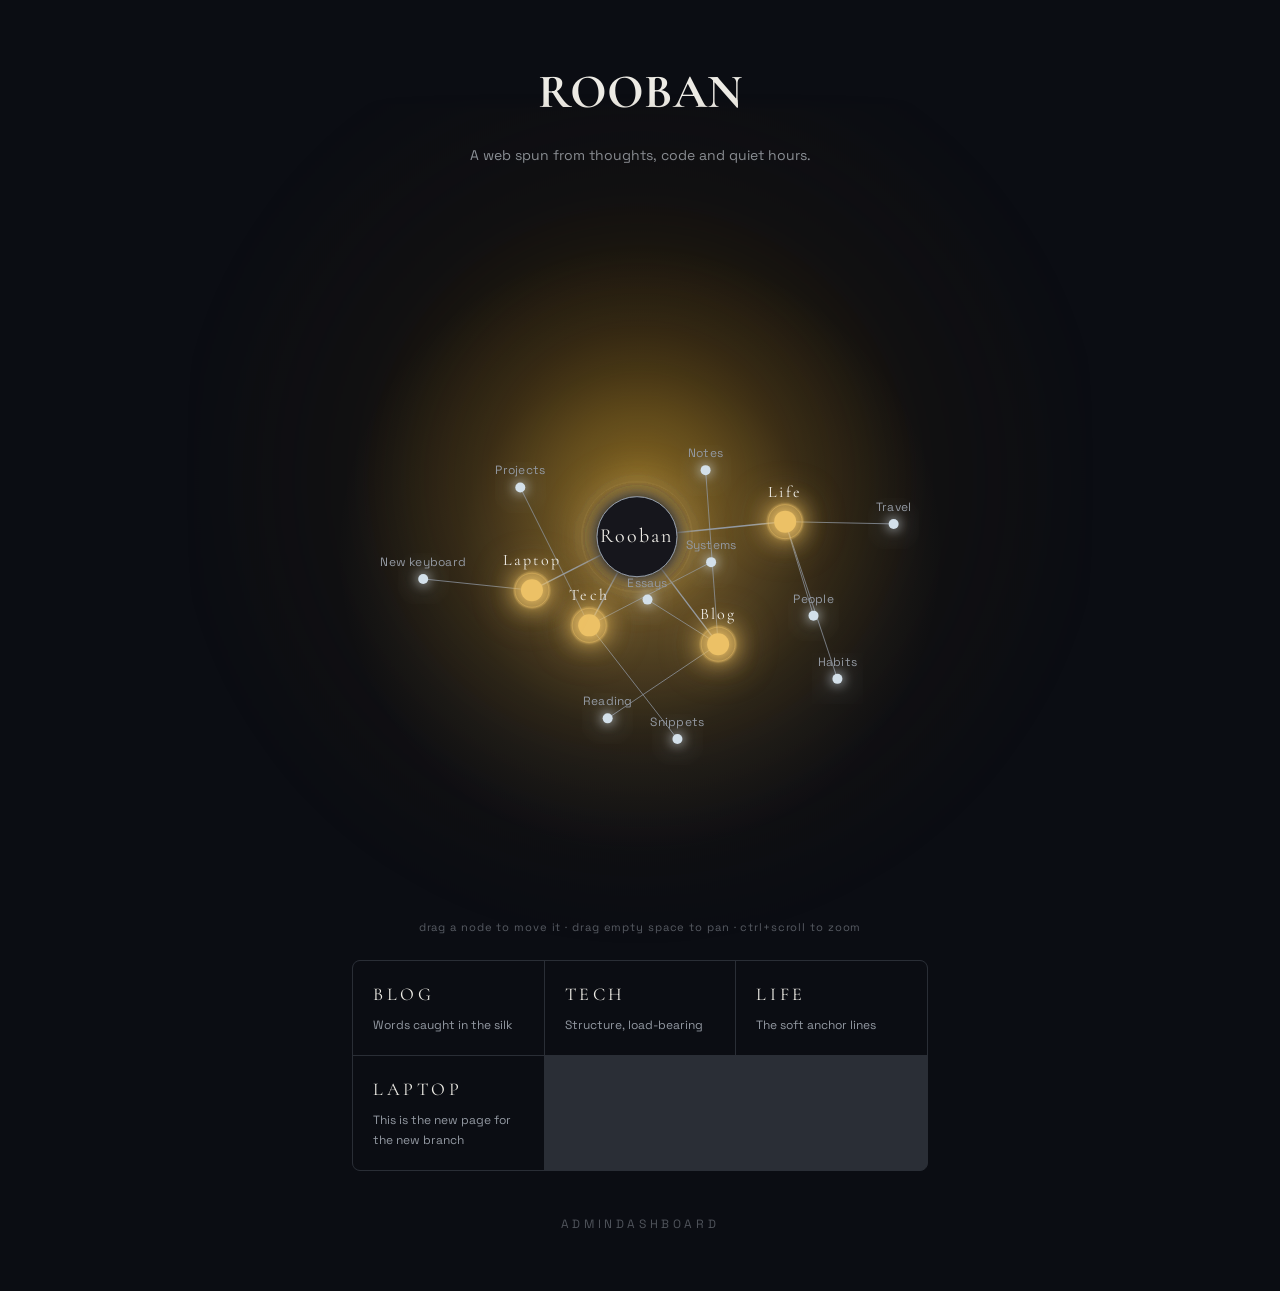
==== commit bddb16b9: "Initial commit" ====
--- a/index.html
+++ b/index.html
@@ -28,13 +28,24 @@
       tagline: "A web spun from thoughts, code and quiet hours.",
     };
 
+    // A small set of MIT-licensed hand-doodled accent icons (from NK2552003/Iconoodle)
+    // used to decorate leaf pages when the "fun" theme is selected.
+    window.THEME_DOODLE_SVGS = {
+  "sparkle": "<svg viewBox=\"0 0 26 21\" fill=\"none\" xmlns=\"http://www.w3.org/2000/svg\">\n<path d=\"M1.12955 10.2162C0.489624 10.2162 2.39691 10.0065 3.00573 9.80945C4.83852 9.21621 5.97407 8.18336 7.0016 6.57265C7.92586 5.12381 8.30377 3.73458 8.67698 2.0814C8.80466 1.51585 8.75261 0.402426 8.96446 1.40089C9.19824 2.50272 9.57151 3.65332 10.1481 4.62151C11.3451 6.63131 13.1112 7.3417 15.0526 8.44085C16.3066 9.15086 17.3459 9.40436 18.7769 9.40436C18.8057 9.40436 18.8323 9.40391 18.8569 9.40309M18.8569 9.40309C19.2417 9.39023 19.1227 9.28658 18.8569 9.40309ZM18.8569 9.40309C18.8347 9.41282 18.8114 9.42408 18.7874 9.43707C17.6966 10.0261 16.647 10.6769 15.6237 11.378C14.971 11.8252 13.962 12.3109 13.5382 13.0131C13.2017 13.5703 12.943 14.1736 12.6051 14.7332C12.0017 15.7329 11.9497 16.7144 11.6251 17.7969L11.6223 17.8064C11.5006 18.2124 11.4746 18.2989 11.2611 17.8595C10.0332 15.3332 8.34356 12.9153 5.88636 11.4655C4.43107 10.6069 3.12257 10.7066 1.57798 10.3143M21.733 14.9133C21.733 14.8986 21.6949 15.9268 21.5394 16.3212C21.401 16.6722 21.1856 17.16 20.8743 17.4529M20.8743 17.4529C20.8044 17.5187 20.7296 17.5747 20.6497 17.6171C20.5796 17.6543 20.4054 17.6408 20.5179 17.5722C20.6262 17.5061 20.7471 17.4686 20.8743 17.4529ZM20.8743 17.4529C21.302 17.4003 21.8007 17.5952 22.1282 17.7849C22.5669 18.0391 22.9615 18.3552 23.273 18.7561C23.2814 18.7668 23.5128 19.0481 23.5199 19.0123C23.6715 18.2488 24.1403 17.5657 24.5433 16.8945C24.5909 16.8151 24.7225 16.6594 24.8322 16.5351M24.8322 16.5351C24.9863 16.3606 25.0974 16.2479 24.873 16.4953C24.8599 16.5098 24.8463 16.523 24.8322 16.5351ZM24.8322 16.5351C24.0564 17.2011 21.9285 14.2323 22.3922 14.2323\" stroke=\"currentColor\" stroke-width=\"2\" stroke-linecap=\"round\" stroke-linejoin=\"round\"/>\n</svg>",
+  "star": "<svg viewBox=\"0 0 26 26\" fill=\"none\" xmlns=\"http://www.w3.org/2000/svg\">\n<path d=\"M1.59564 23.0597C1.59356 23.0693 1.59123 23.0788 1.58868 23.0883M1.58868 23.0883C1.50871 23.3852 1.20972 23.6533 1.58868 23.0883ZM1.58868 23.0883C1.62901 23.0281 1.67701 22.9586 1.73377 22.8786C3.66234 20.1614 4.7816 16.7143 6.01599 13.4643M6.01599 13.4643C6.45118 12.3185 6.90069 11.1972 7.40501 10.141C7.8416 9.22671 8.23212 8.29346 8.60703 7.35446M6.01599 13.4643C7.5253 14.6537 9.07098 15.9358 10.6543 17.1569M6.01599 13.4643C6.00166 13.4531 5.98734 13.4418 5.97302 13.4305C4.34487 12.1488 2.29184 10.2453 1.01466 8.60083C0.922037 8.48157 1.30828 8.52913 1.45218 8.48336C2.04186 8.29578 2.64977 8.14794 3.25807 8.03717C5.02225 7.71591 6.81183 7.51054 8.60703 7.35446M8.60703 7.35446C9.46124 5.215 10.2344 3.04574 11.2868 1.00248C11.346 0.887595 12.9721 4.7608 13.1468 5.28001C13.3357 5.84155 13.5244 6.41091 13.7103 6.98677M8.60703 7.35446C10.3087 7.20651 12.0154 7.10286 13.7103 6.98677M13.7103 6.98677C14.3951 9.1079 15.0415 11.3172 15.5179 13.548M13.7103 6.98677C13.8633 6.97629 14.0162 6.96571 14.169 6.95498C16.4142 6.79741 21.6489 6.58808 23.9187 6.46525M15.5179 13.548C15.9979 15.7957 16.3052 18.0653 16.3052 20.2888C16.3052 21.0119 15.5175 20.4865 15.1317 20.2584C13.6065 19.3569 12.1144 18.2828 10.6543 17.1569M15.5179 13.548C16.9214 12.4736 18.3094 11.379 19.6772 10.2604C20.3828 9.68348 22.6602 7.02155 23.9187 6.46525M15.5179 13.548C13.9147 14.7752 12.2913 15.9762 10.6543 17.1569M10.6543 17.1569C8.97256 18.3698 7.27651 19.5613 5.57354 20.7376C4.59625 21.4126 3.89921 22.4097 2.88884 23.0597C2.36986 23.3937 1.48754 24.8868 1.48754 24.2696M23.9187 6.46525C25.0663 6.40315 25.456 6.36316 24.318 6.36316C24.202 6.36316 24.0674 6.3995 23.9187 6.46525Z\" stroke=\"currentColor\" stroke-width=\"2\" stroke-linecap=\"round\" stroke-linejoin=\"round\"/>\n</svg>",
+  "sun": "<svg viewBox=\"0 0 26 29\" fill=\"none\" xmlns=\"http://www.w3.org/2000/svg\">\n<path d=\"M12.2819 13.2163C11.7944 12.25 12.1973 11.7402 12.9949 11.6005M12.9949 11.6005C13.3626 11.5361 13.8142 11.5504 14.3011 11.6349C17.0901 12.1188 16.0515 16.7888 13.753 17.3114C11.4013 17.8461 9.0886 15.9758 9.99474 13.5651C10.3051 12.7396 10.7932 12.0992 11.6545 11.8004C11.9809 11.6871 12.5538 11.5409 12.9949 11.6005ZM12.9949 11.6005C13.342 11.6474 13.6076 11.8217 13.6076 12.2397M12.5319 6.17578C12.7917 5.67482 12.6665 4.76237 12.7002 4.22599C12.7597 3.27818 12.8344 2.32997 12.91 1.38332C12.9514 0.865454 12.9216 0.909083 13.1737 1.29668M19.0869 8.28064C18.331 7.84773 22.0918 5.41275 22.5459 5.1995M21.5963 12.9626C22.7197 12.937 23.8535 12.7127 25 12.7127M20.5941 18.4022C20.8194 18.4022 20.9275 18.7179 21.0554 18.8752C21.8213 19.8169 22.692 20.6773 23.548 21.5364M16.5352 23.5313C16.5352 24.8163 16.7695 25.9826 17.0087 27.237M10.4694 22.3049C10.4652 22.2191 9.32189 24.7549 9.07529 25.1892M5.32483 19.1817C4.37762 19.1438 3.66879 19.5463 2.7155 19.8214M4.34848 13.4513C3.27406 12.6935 2.1084 12.0798 1 11.3732M5.04565 4.87794C4.35129 5.12774 6.61695 6.63224 6.94215 6.87273\" stroke=\"currentColor\" stroke-width=\"2\" stroke-linecap=\"round\" stroke-linejoin=\"round\"/>\n</svg>",
+  "thinheart": "<svg viewBox=\"0 0 26 28\" fill=\"none\" xmlns=\"http://www.w3.org/2000/svg\">\n<path d=\"M13.5716 4.30405C13.0178 -0.320953 6.48909 0.615269 3.89526 2.84319C0.125893 6.0808 0.109566 11.4811 3.4236 15.0068C6.61113 18.3979 10.2279 21.259 13.0948 24.9198C13.3045 25.1876 14.7146 26.2455 14.7146 26.0763M14.5569 5.23471C14.1199 4.37011 15.0274 3.64326 15.5949 2.99031C16.8341 1.56455 19.14 0.796696 20.951 1.52745C24.4886 2.95491 25.7715 7.78149 24.5488 11.2521C23.343 14.6746 20.9687 17.3225 18.9008 20.2445C18.0749 21.4117 17.1607 22.5082 16.2965 23.646C15.874 24.2022 15.512 24.9662 15.0206 25.4523\" stroke=\"currentColor\" stroke-width=\"2\" stroke-linecap=\"round\" stroke-linejoin=\"round\"/>\n</svg>",
+  "moon": "<svg viewBox=\"0 0 26 25\" fill=\"none\" xmlns=\"http://www.w3.org/2000/svg\">\n<path d=\"M6.18198 1.34328C6.18198 0.882685 5.70726 1.50642 5.60201 1.62943C4.3361 3.10894 2.9587 4.58932 2.01076 6.30044C0.165413 9.63146 1.03652 16.0368 3.09634 19.0824C5.71521 22.9545 11.4011 23.5167 15.7033 23.2504C18.272 23.0914 23.2155 22.3603 24.9995 20.1754C25.0177 20.1531 24.5151 20.1493 24.4392 20.1493C23.4621 20.1493 22.5587 19.7182 21.6763 19.33C19.738 18.4772 18.0364 17.2743 16.1542 16.324C14.2913 15.3835 12.6022 14.5851 11.6141 12.657C10.166 9.83117 8.88797 7.00066 8.17819 3.89395C7.96647 2.96723 7.24676 0.247939 7.24676 1.19854\" stroke=\"currentColor\" stroke-width=\"2\" stroke-linecap=\"round\" stroke-linejoin=\"round\"/>\n</svg>",
+  "filledstar": "<svg viewBox=\"0 0 26 24\" fill=\"none\" xmlns=\"http://www.w3.org/2000/svg\">\n<path d=\"M5.63253 21.953C5.5473 21.913 5.50258 21.8427 5.48422 21.7588M5.48422 21.7588C5.43986 21.5561 5.54941 21.2738 5.61354 21.1455C5.86282 20.6465 6.07163 20.1283 6.25435 19.599M5.48422 21.7588C5.32621 22.2854 5.32992 22.5369 5.81089 21.8531C6.79561 20.4531 8.4378 19.4991 9.81485 18.5318C10.9951 17.7028 12.144 16.8205 13.2776 15.9133M5.48422 21.7588C5.68604 21.0862 6.1517 19.965 6.22379 19.7711C6.27343 19.6375 6.32199 19.5036 6.36956 19.3695M6.25435 19.599C6.30961 19.4389 6.36249 19.2778 6.41337 19.1159M6.25435 19.599C5.85626 20.3878 5.752 20.5448 6.19358 19.581C6.26494 19.4253 6.33834 19.2703 6.41337 19.1159M6.25435 19.599C6.2904 19.5276 6.32887 19.4509 6.36956 19.3695M6.41337 19.1159C6.76563 17.9953 7.0226 16.837 7.31633 15.7166C7.4787 15.0973 7.65316 14.4818 7.83672 13.8693M6.41337 19.1159C6.46066 19.0186 6.5086 18.9216 6.55708 18.8247M7.83672 13.8693C8.02504 13.2409 8.22295 12.6157 8.42723 11.9924M7.83672 13.8693C7.88844 13.8899 7.9402 13.9105 7.99199 13.9309M7.83672 13.8693C7.22474 13.6254 6.61777 13.3695 6.01918 13.0937C4.38339 12.34 2.21136 11.4588 1.00301 10.0243C0.879044 9.87711 4.62454 9.20026 4.91648 9.18275C6.44895 9.09082 7.96688 9.01417 9.47821 8.91332M8.42723 11.9924C8.55675 11.5973 8.68883 11.2029 8.82266 10.8092M8.42723 11.9924C7.38105 11.5404 6.31732 11.1402 5.23955 10.8064C4.95649 10.7187 3.64467 10.4412 3.76444 10.4412C4.15277 10.4412 4.56563 10.3976 4.94498 10.4897C5.1917 10.5497 5.31344 10.7785 5.57739 10.8404C6.56668 11.0724 7.79808 10.8836 8.82266 10.8092M8.42723 11.9924C8.47742 12.0141 8.52758 12.0359 8.57769 12.0578M8.82266 10.8092C9.0378 10.1761 9.25745 9.54455 9.47821 8.91332M8.82266 10.8092C8.88214 10.8048 8.94094 10.8009 8.99894 10.7975C9.00781 10.7969 9.01668 10.7964 9.02555 10.7959M9.47821 8.91332C10.0066 7.40241 10.5414 5.89351 11.0359 4.37162C11.1305 4.08044 11.746 1 12.2572 1C12.9827 1 13.6044 2.57502 13.8414 3.07051C14.6467 4.75435 15.4221 6.45541 16.1189 8.18731M9.47821 8.91332C9.57206 8.90705 9.66588 8.9007 9.75967 8.89424M16.1189 8.18731C16.3975 8.87963 16.6635 9.57689 16.9138 10.2799M16.1189 8.18731C15.3821 8.31285 14.6465 8.41879 13.9112 8.50974M16.1189 8.18731C16.5611 8.11198 17.0036 8.02959 17.4468 7.93915C19.8459 7.44961 22.4287 6.35548 24.8772 6.19801C25.2448 6.17437 24.6767 6.74864 24.6065 6.80509C23.2815 7.871 21.936 8.91276 20.5907 9.9529C19.5847 10.7307 18.5936 11.5366 17.6065 12.3513M16.9138 10.2799C16.9201 10.2976 16.9264 10.3152 16.9326 10.3329M16.9138 10.2799C17.074 10.2042 17.2327 10.1229 17.3909 10.0379M16.9138 10.2799C16.5464 10.4536 16.1713 10.5978 15.7769 10.6904M16.9326 10.3329C17.0463 10.6533 17.1566 10.9748 17.2635 11.2977C17.3801 11.6502 17.4938 12.0014 17.6065 12.3513M16.9326 10.3329C16.736 10.4594 16.5417 10.5838 16.3498 10.7043C14.8541 11.6432 13.3933 12.6595 12.0114 13.7625M16.9326 10.3329C17.0841 10.2355 17.2368 10.1368 17.3909 10.0379M17.6065 12.3513C18.232 14.2925 18.8283 16.1918 19.741 18.047C20.0584 18.6922 21.2726 20.3393 20.6326 20.0114C19.2973 19.3273 18.1408 18.2702 16.8171 17.5428C15.6735 16.9144 14.485 16.3916 13.2776 15.9133M17.6065 12.3513C16.9926 12.8579 16.3803 13.3679 15.7669 13.8767M13.2776 15.9133C12.6191 15.6525 11.9549 15.4049 11.2892 15.1606M13.2776 15.9133C13.6151 15.6432 13.9512 15.3709 14.2864 15.0971M11.2892 15.1606C11.2226 15.1362 11.156 15.1118 11.0894 15.0874M11.2892 15.1606C10.7205 16.7189 10.3147 17.6944 10.6388 16.6081C10.7896 16.1027 10.9393 15.5954 11.0894 15.0874M11.2892 15.1606C11.4197 14.8031 11.5588 14.4149 11.6996 14.0139M11.0894 15.0874C10.8615 15.004 10.6335 14.9209 10.4055 14.8377M11.0894 15.0874C11.1635 14.8363 11.2378 14.5851 11.3122 14.3338M10.4055 14.8377C10.1041 14.7276 9.80267 14.6173 9.50175 14.5059M10.4055 14.8377C9.92311 15.8933 9.42375 16.9399 8.88352 17.9639C8.32836 19.0161 7.88685 19.274 8.34186 17.8649C8.7104 16.7237 9.11068 15.614 9.50175 14.5059M10.4055 14.8377C10.6427 14.3187 10.8757 13.7975 11.1075 13.2758M9.50175 14.5059C9.28775 14.4267 9.07399 14.3469 8.86061 14.2662M9.50175 14.5059C9.70615 13.9267 9.90804 13.348 10.1016 12.7654M8.86061 14.2662C8.84369 14.2598 8.82678 14.2534 8.80987 14.247M8.86061 14.2662C9.04145 13.8456 9.21198 13.4224 9.37421 12.9969M8.86061 14.2662C8.68031 14.6855 8.48977 15.1022 8.28698 15.5161C8.05523 15.9892 7.80869 16.4567 7.55912 16.9231M8.80987 14.247C8.53651 14.1434 8.26378 14.0383 7.99199 13.9309M8.80987 14.247C8.39082 15.1633 7.95826 16.0857 7.55912 16.9231M8.80987 14.247C9.00235 13.8261 9.19198 13.4064 9.37421 12.9969M7.99199 13.9309C7.51563 15.5633 7.09649 17.2119 6.55708 18.8247M7.99199 13.9309C8.09204 13.5881 8.19462 13.2459 8.30136 12.905C8.39012 12.6215 8.48241 12.3392 8.57769 12.0578M9.75967 8.89424C10.0905 8.87146 10.421 8.8474 10.7513 8.82165M9.75967 8.89424C9.50791 9.5256 9.26104 10.1588 9.02555 10.7959M9.75967 8.89424C10.1689 7.86794 10.5911 6.84659 10.9984 5.82176C11.2986 5.06646 11.672 4.30284 11.8795 3.5151C11.9214 3.35611 11.828 2.93824 11.9649 3.02931C12.5685 3.43094 11.5431 6.11576 11.4161 6.54901C11.193 7.3098 10.9748 8.06782 10.7513 8.82165M10.7513 8.82165C10.8428 8.81452 10.9343 8.80725 11.0258 8.79985M10.7513 8.82165C10.5611 9.46333 10.367 10.102 10.1626 10.7367M11.0258 8.79985C11.0856 8.79501 11.1454 8.79011 11.2052 8.78515M11.0258 8.79985C10.9309 9.1162 10.8304 9.43021 10.7209 9.74029C10.619 10.0285 10.4912 10.362 10.3434 10.7291M11.0258 8.79985C11.4395 7.42092 11.7487 5.99751 12.2551 4.6615C12.7597 3.33011 11.5821 7.17265 11.2052 8.78515M11.2052 8.78515C11.8554 8.7312 12.505 8.66995 13.1546 8.59821M11.2052 8.78515C11.1879 8.85915 11.1723 8.92846 11.1586 8.99235C11.0334 9.5768 10.8897 10.1497 10.7324 10.7148M13.1546 8.59821C13.1759 8.59586 13.1971 8.5935 13.2184 8.59113M13.1546 8.59821C13.2158 8.44035 13.279 8.28334 13.3447 8.12751M13.1546 8.59821C13.0567 8.85092 12.9639 9.1058 12.8745 9.36153M13.2184 8.59113C13.2318 8.58964 13.2453 8.58813 13.2587 8.58663M13.2184 8.59113C13.0892 8.88796 12.9714 9.15391 12.8745 9.36153M13.2184 8.59113C13.2412 8.53881 13.2643 8.48554 13.2878 8.43145M13.2587 8.58663C13.4762 8.56223 13.6937 8.53664 13.9112 8.50974M13.2587 8.58663C13.1588 9.1194 13.0604 9.63421 12.984 9.9529C12.9327 10.1671 12.8645 10.4193 12.7836 10.6987M13.2587 8.58663C13.2684 8.53502 13.2781 8.48324 13.2878 8.43145M13.9112 8.50974C13.7362 8.18009 13.7087 7.81777 13.7123 7.44799M13.9112 8.50974C13.9303 8.54559 13.951 8.58105 13.9737 8.6161C14.4006 9.276 14.9419 9.78998 15.5456 10.2851C15.7215 10.4293 15.7859 10.5645 15.7769 10.6904M15.7669 13.8767C15.2746 14.2851 14.7815 14.6927 14.2864 15.0971M15.7669 13.8767C16.301 14.8443 16.931 15.7473 17.4824 16.7041C17.527 16.7814 17.5688 16.9283 17.6039 17.0711M15.7669 13.8767C15.7304 13.8106 15.6944 13.7442 15.6588 13.6774C15.3935 13.1792 15.118 12.9436 15.6649 13.3832M14.2864 15.0971C13.5421 14.6361 12.7832 14.189 12.0114 13.7625M14.2864 15.0971C14.702 15.3545 15.1131 15.6163 15.5194 15.8812C16.477 16.5056 16.4815 16.9379 17.6022 17.0709C17.6028 17.0709 17.6034 17.071 17.6039 17.0711M6.36956 19.3695C6.43377 19.1884 6.49619 19.0068 6.55708 18.8247M6.36956 19.3695C6.67 18.7681 7.09164 17.9039 7.55912 16.9231M6.55708 18.8247C6.8771 18.1855 7.22089 17.5553 7.55912 16.9231M8.57769 12.0578C8.72084 11.6351 8.87073 11.2147 9.02555 10.7959M8.57769 12.0578C8.90633 12.2016 9.23321 12.3504 9.55823 12.5038M9.02555 10.7959C9.40541 10.7734 9.78431 10.7532 10.1626 10.7367M10.1626 10.7367C9.97182 11.3294 9.77208 11.9187 9.55823 12.5038M10.1626 10.7367C10.2229 10.7341 10.2831 10.7315 10.3434 10.7291M9.55823 12.5038C9.49805 12.6685 9.43675 12.8329 9.37421 12.9969M9.55823 12.5038C9.56759 12.5083 9.57694 12.5127 9.5863 12.5171M9.37421 12.9969C9.44615 12.8352 9.51694 12.6751 9.5863 12.5171M9.5863 12.5171C9.86868 11.8738 10.1273 11.2656 10.3434 10.7291M9.5863 12.5171C9.75858 12.5986 9.93034 12.6814 10.1016 12.7654M10.3434 10.7291C10.4731 10.7238 10.6028 10.719 10.7324 10.7148M10.7324 10.7148C10.5395 11.408 10.3261 12.0893 10.1016 12.7654M10.7324 10.7148C11.2419 10.6979 11.7506 10.6891 12.2594 10.6918M10.1016 12.7654C10.439 12.931 10.7744 13.1013 11.1075 13.2758M11.1075 13.2758C11.4907 12.4135 11.8704 11.5497 12.2594 10.6918M11.1075 13.2758C11.2575 13.3544 11.4071 13.4339 11.5562 13.5141M12.2594 10.6918C12.4535 10.2639 12.6499 9.83746 12.8502 9.4134C12.8581 9.39654 12.8662 9.37925 12.8745 9.36153M12.2594 10.6918C12.3162 10.6921 12.373 10.6925 12.4297 10.6931M12.8745 9.36153C12.7569 9.69791 12.645 10.0358 12.5345 10.3721C12.4994 10.4789 12.4644 10.5859 12.4297 10.6931M13.2878 8.43145C13.4224 8.12081 13.5672 7.78349 13.7123 7.44799M13.2878 8.43145C13.3068 8.32975 13.3258 8.22803 13.3447 8.12751M13.7123 7.44799C13.8025 7.23963 13.8927 7.03197 13.9808 6.83184M13.7123 7.44799C13.7127 7.40635 13.7135 7.36462 13.7146 7.32283M13.9808 6.83184C14.5091 5.63185 14.9589 4.70252 14.8285 5.51537C14.7636 5.92011 14.2266 6.45191 13.9808 6.83184ZM13.9808 6.83184C13.9628 6.85972 13.9463 6.88678 13.9317 6.91292C13.8563 7.04792 13.7841 7.18464 13.7146 7.32283M13.7146 7.32283C13.582 7.58631 13.4596 7.85511 13.3447 8.12751M13.7146 7.32283C13.7189 7.14672 13.7273 6.96957 13.7273 6.79408C13.7273 6.1342 13.5445 7.06354 13.3447 8.12751M12.4297 10.6931C12.1272 11.6263 11.8389 12.5693 11.5562 13.5141M12.4297 10.6931C12.5477 10.6943 12.6656 10.6962 12.7836 10.6987M11.5562 13.5141C11.4975 13.7102 11.4391 13.9064 11.3808 14.1025M11.5562 13.5141C11.6454 13.5622 11.7345 13.6105 11.8234 13.6591M11.3808 14.1025C11.3579 14.1796 11.3351 14.2567 11.3122 14.3338M11.3808 14.1025C11.5189 13.9747 11.659 13.8485 11.8009 13.7241M11.3808 14.1025C11.2485 14.225 11.118 14.3489 10.9895 14.4743C10.226 15.2188 10.8395 14.7239 11.3122 14.3338M11.3122 14.3338C11.4623 14.2099 11.5982 14.0967 11.6713 14.037C11.6807 14.0293 11.6902 14.0216 11.6996 14.0139M11.6996 14.0139C11.7333 13.918 11.7671 13.8213 11.8009 13.7241M11.6996 14.0139C11.8031 13.9296 11.907 13.8458 12.0114 13.7625M11.8009 13.7241C11.8084 13.7024 11.8159 13.6808 11.8234 13.6591M11.8009 13.7241C11.819 13.7082 11.8371 13.6923 11.8552 13.6765M11.8234 13.6591C12.1829 12.6233 12.5406 11.5383 12.7836 10.6987M11.8234 13.6591C11.834 13.6649 11.8446 13.6707 11.8552 13.6765M12.7836 10.6987C13.3487 10.7109 13.9144 10.7387 14.4818 10.787C14.9425 10.8262 15.37 10.7858 15.7769 10.6904M15.7769 10.6904C15.7513 11.0514 15.122 11.3356 14.7896 11.5359C13.7581 12.1576 12.7692 12.8805 11.8552 13.6765M11.8552 13.6765C11.9074 13.7051 11.9594 13.7337 12.0114 13.7625M17.3909 10.0379C18.355 9.41831 19.3688 8.78515 20.4142 8.35064M17.3909 10.0379C17.9166 9.75523 18.4366 9.43128 18.986 9.13396C19.432 8.89265 19.9153 8.59829 20.4142 8.35064M20.4142 8.35064C20.7085 8.22829 21.0054 8.1217 21.3044 8.03559C21.5191 7.97374 22.601 7.73459 21.7809 7.86853C21.3233 7.94326 20.8625 8.12809 20.4142 8.35064ZM17.6039 17.0711C17.6993 17.0852 17.7046 17.3255 17.7046 17.3959C17.7046 17.5489 17.6642 17.3161 17.6039 17.0711Z\" stroke=\"currentColor\" stroke-width=\"2\" stroke-linecap=\"round\" stroke-linejoin=\"round\"/>\n</svg>"
+};
+
     // ADMIN:BRANCHES:START
     var branches = [
   {
     "slug": "blog",
     "title": "Blog",
     "tagline": "Words caught in the silk",
-    "blurb": "Longer thinking — essays, notes and half-finished arguments that needed somewhere to sit.",
+    "blurb": "Longer thinking \u2014 essays, notes and half-finished arguments that needed somewhere to sit.",
     "leaves": [
       {
         "slug": "essays",
@@ -44,17 +55,19 @@
           "Essays are the widest strands of this web. They start as a single question and get pulled outward until the shape holds.",
           "Recent threads: what makes a tool feel honest, why constraint beats capability, and the quiet cost of always shipping."
         ],
-        "links": []
+        "links": [],
+        "theme": "default"
       },
       {
         "slug": "notes",
         "title": "Notes",
         "blurb": "Short captures, unpolished on purpose.",
         "body": [
-          "Notes are the sticky bits — one paragraph, one idea, no obligation to conclude.",
+          "Notes are the sticky bits \u2014 one paragraph, one idea, no obligation to conclude.",
           "Most of them never grow up into essays, and that is entirely the point."
         ],
-        "links": []
+        "links": [],
+        "theme": "default"
       },
       {
         "slug": "reading",
@@ -64,16 +77,17 @@
           "A running log of books, papers and long articles, with the one line that made each worth keeping.",
           "Fiction and systems writing get equal weight here."
         ],
-        "links": []
+        "links": [],
+        "theme": "default"
       }
     ],
-    "subbranches": []
+    "children": []
   },
   {
     "slug": "tech",
     "title": "Tech",
     "tagline": "Structure, load-bearing",
-    "blurb": "The engineering strands — what I build, how it is put together, and what broke along the way.",
+    "blurb": "The engineering strands \u2014 what I build, how it is put together, and what broke along the way.",
     "leaves": [
       {
         "slug": "projects",
@@ -83,7 +97,8 @@
           "Side projects, tools and experiments, each with the problem it was trying to solve.",
           "Some are alive, some are archived, all of them taught something."
         ],
-        "links": []
+        "links": [],
+        "theme": "default"
       },
       {
         "slug": "systems",
@@ -93,7 +108,8 @@
           "How the pieces connect: queues, caches, boundaries, and the places where complexity likes to hide.",
           "Diagrams first, prose second."
         ],
-        "links": []
+        "links": [],
+        "theme": "default"
       },
       {
         "slug": "snippets",
@@ -103,16 +119,17 @@
           "Utilities, one-liners and patterns I keep re-typing until I finally wrote them down.",
           "Copy freely."
         ],
-        "links": []
+        "links": [],
+        "theme": "default"
       }
     ],
-    "subbranches": []
+    "children": []
   },
   {
     "slug": "life",
     "title": "Life",
     "tagline": "The soft anchor lines",
-    "blurb": "Everything outside the screen — travel, habits, people, and the ordinary days between.",
+    "blurb": "Everything outside the screen \u2014 travel, habits, people, and the ordinary days between.",
     "leaves": [
       {
         "slug": "travel",
@@ -122,18 +139,18 @@
           "Notes from roads, coastlines and unremarkable towns that turned out to be the good part.",
           "Less itinerary, more atmosphere."
         ],
-        "links": [
-          "tech/projects"
-        ]
+        "links": [],
+        "theme": "default"
       },
       {
         "slug": "habits",
         "title": "Habits",
         "blurb": "Small systems for ordinary days.",
         "body": [
-          "Sleep, walking, writing at the same hour. Nothing clever — just repetition that survives bad weeks."
+          "Sleep, walking, writing at the same hour. Nothing clever \u2014 just repetition that survives bad weeks."
         ],
-        "links": []
+        "links": [],
+        "theme": "default"
       },
       {
         "slug": "people",
@@ -142,10 +159,11 @@
         "body": [
           "The friends, mentors and strangers whose sentences stuck around longer than they should have."
         ],
-        "links": []
+        "links": [],
+        "theme": "default"
       }
     ],
-    "subbranches": []
+    "children": []
   },
   {
     "slug": "asus-tuf",
@@ -160,66 +178,56 @@
         "body": [
           "<h1>Look at my new keyboard</h1>"
         ],
-        "links": []
+        "links": [],
+        "theme": "default"
       }
     ],
-    "subbranches": []
+    "children": []
   }
 ];
     // ADMIN:BRANCHES:END
 
-    function getBranch(slug) {
-      return branches.find(function (b) { return b.slug === slug; });
-    }
-
-    function getSubbranch(branchSlug, subSlug) {
-      var branch = getBranch(branchSlug);
-      if (!branch) return null;
-      var sub = (branch.subbranches || []).find(function (s) { return s.slug === subSlug; });
-      return sub ? { branch: branch, sub: sub } : null;
-    }
-
-    // Resolves a hash path (array of segments) into whichever thing it refers to.
-    // Handles: [branch], [branch, leaf], [branch, subbranch], [branch, subbranch, leaf]
+    // Recursive tree: every branch can have its own `leaves` (terminal pages)
+    // AND its own `children` (nested branches, to any depth).
+
+    // Walks a slug path (e.g. ["blog","reading"] or ["blog","notes-series","part-1"])
+    // through the tree. At each step it first tries to match a child branch;
+    // if that fails on the LAST segment, it tries matching a leaf on the
+    // current branch instead. Works at any depth without special-casing.
     function resolvePath(parts) {
-      if (parts.length === 1) {
-        var branch = getBranch(parts[0]);
-        return branch ? { kind: "branch", branch: branch } : null;
-      }
-      if (parts.length === 2) {
-        var branch = getBranch(parts[0]);
-        if (!branch) return null;
-        var leaf = branch.leaves.find(function (l) { return l.slug === parts[1]; });
-        if (leaf) return { kind: "leaf", branch: branch, leaf: leaf };
-        var sub = (branch.subbranches || []).find(function (s) { return s.slug === parts[1]; });
-        if (sub) return { kind: "subbranch", branch: branch, sub: sub };
+      var level = branches;
+      var chain = [];
+      for (var i = 0; i < parts.length; i++) {
+        var slug = parts[i];
+        var match = level.find(function (b) { return b.slug === slug; });
+        if (match) {
+          chain.push(match);
+          level = match.children || [];
+          continue;
+        }
+        if (i === parts.length - 1 && chain.length > 0) {
+          var parent = chain[chain.length - 1];
+          var leaf = parent.leaves.find(function (l) { return l.slug === slug; });
+          if (leaf) return { kind: "leaf", chain: chain, leaf: leaf };
+        }
         return null;
       }
-      if (parts.length === 3) {
-        var branch = getBranch(parts[0]);
-        if (!branch) return null;
-        var sub = (branch.subbranches || []).find(function (s) { return s.slug === parts[1]; });
-        if (!sub) return null;
-        var leaf = sub.leaves.find(function (l) { return l.slug === parts[2]; });
-        if (!leaf) return null;
-        return { kind: "leaf", branch: branch, sub: sub, leaf: leaf };
-      }
-      return null;
-    }
-
-    // Resolves a stored link path like "tech/systems" or "tech/hardware/keyboard"
-    // into { branch, sub, leaf } or null if it no longer points anywhere.
+      if (chain.length === 0) return null;
+      return { kind: "branch", chain: chain };
+    }
+
+    function hrefForChain(chain, leaf) {
+      var parts = chain.map(function (b) { return b.slug; });
+      if (leaf) parts.push(leaf.slug);
+      return "/" + parts.join("/");
+    }
+
+    // Resolves a stored link path like "tech/systems" or "tech/notes/part-1"
+    // into { chain, leaf } or null if it no longer points anywhere.
     function resolveLinkPath(pathStr) {
       var parts = String(pathStr || "").split("/").filter(Boolean);
       var res = resolvePath(parts);
       return res && res.kind === "leaf" ? res : null;
-    }
-
-    function leafHref(res) {
-      var parts = [res.branch.slug];
-      if (res.sub) parts.push(res.sub.slug);
-      parts.push(res.leaf.slug);
-      return "/" + parts.join("/");
     }
 
     // =========================================================================
@@ -269,6 +277,7 @@
         '<p class="mt-4 font-body text-sm leading-relaxed text-muted-foreground">' + escapeHTML(CENTER.tagline) + "</p>" +
         "</header>" +
         '<div class="mt-6">' + spiderWebHTML + "</div>" +
+        '<p class="spider-web-hint">drag a node to move it · drag empty space to pan · ctrl+scroll to zoom</p>' +
         '<nav class="mx-auto mt-6 nav-grid max-w-xl">' + navItemsHTML + "</nav>" +
         '<p class="mt-10 text-center">' +
         '<a href="admin/" class="admin-link" style="cursor:pointer">Admin</a>' +
@@ -293,36 +302,39 @@
       );
     }
 
-    function renderBranchPage(branchSlug) {
-      var branch = getBranch(branchSlug);
-      if (!branch) { renderNotFoundPage(); return; }
+    function renderBranchPage(chain) {
+      var branch = chain[chain.length - 1];
 
       document.title = branch.title + " — Rooban's Web";
       updateMetaDescription(branch.blurb);
       updateOGTitle(branch.title + " — Rooban's Web");
       updateOGDescription(branch.blurb);
 
+      var basePathParts = chain.map(function (b) { return b.slug; });
+
       var leavesHTML = branch.leaves
-        .map(function (leaf) { return leafListItemHTML([branch.slug, leaf.slug], leaf.title, leaf.blurb); })
+        .map(function (leaf) { return leafListItemHTML(basePathParts.concat(leaf.slug), leaf.title, leaf.blurb); })
         .join("");
 
-      var subbranches = branch.subbranches || [];
-      var subHTML = subbranches
-        .map(function (sub) {
-          var count = sub.leaves.length;
-          return leafListItemHTML([branch.slug, sub.slug], sub.title, (sub.blurb || "") + " · " + count + (count === 1 ? " page" : " pages"));
+      var children = branch.children || [];
+      var childHTML = children
+        .map(function (child) {
+          var totalPages = countPages(child);
+          return leafListItemHTML(basePathParts.concat(child.slug), child.title, (child.blurb || "") + " · " + totalPages + (totalPages === 1 ? " page" : " pages"));
         })
         .join("");
+
+      var breadcrumbHTML = breadcrumbFor(chain, null);
 
       appEl.innerHTML =
         '<main class="min-h-screen px-6 py-16">' +
         '<div class="mx-auto max-w-2xl">' +
-        '<a onclick="navigate(\'/\')" class="back-link">← back to the web</a>' +
-        '<p class="mt-12 branch-tagline">' + escapeHTML(branch.tagline) + "</p>" +
+        breadcrumbHTML +
+        '<p class="mt-12 branch-tagline">' + escapeHTML(branch.tagline || "") + "</p>" +
         '<h1 class="mt-3 branch-title">' + escapeHTML(branch.title) + "</h1>" +
-        '<p class="mt-5 branch-blurb">' + escapeHTML(branch.blurb) + "</p>" +
-        (subbranches.length > 0
-          ? '<p class="nearby-label mt-14">Sub-branches</p>' + '<ul class="mt-2 border-t border-border leaf-list">' + subHTML + "</ul>"
+        '<p class="mt-5 branch-blurb">' + escapeHTML(branch.blurb || "") + "</p>" +
+        (children.length > 0
+          ? '<p class="nearby-label mt-14">Sub-branches</p>' + '<ul class="mt-2 border-t border-border leaf-list">' + childHTML + "</ul>"
           : "") +
         (branch.leaves.length > 0
           ? '<p class="nearby-label mt-14">Pages</p>' + '<ul class="mt-2 border-t border-border leaf-list">' + leavesHTML + "</ul>"
@@ -331,39 +343,33 @@
         "</main>";
     }
 
-    function renderSubbranchPage(branchSlug, subSlug) {
-      var res = getSubbranch(branchSlug, subSlug);
-      if (!res) { renderNotFoundPage(); return; }
-      var branch = res.branch, sub = res.sub;
-
-      document.title = sub.title + " · " + branch.title + " — Rooban's Web";
-      updateMetaDescription(sub.blurb || branch.blurb);
-      updateOGTitle(sub.title + " · " + branch.title + " — Rooban's Web");
-      updateOGDescription(sub.blurb || branch.blurb);
-
-      var leavesHTML = sub.leaves
-        .map(function (leaf) { return leafListItemHTML([branch.slug, sub.slug, leaf.slug], leaf.title, leaf.blurb); })
-        .join("");
-
-      appEl.innerHTML =
-        '<main class="min-h-screen px-6 py-16">' +
-        '<div class="mx-auto max-w-2xl">' +
-        '<nav class="breadcrumb">' +
-        '<a onclick="navigate(\'/\')">Rooban</a>' +
-        '<span class="sep">/</span>' +
-        "<a onclick=\"navigate('/" + branch.slug + '\')">' + escapeHTML(branch.title) + "</a>" +
-        "</nav>" +
-        '<h1 class="mt-12 branch-title">' + escapeHTML(sub.title) + "</h1>" +
-        (sub.blurb ? '<p class="mt-5 branch-blurb">' + escapeHTML(sub.blurb) + "</p>" : "") +
-        '<ul class="mt-14 border-t border-border leaf-list">' + leavesHTML + "</ul>" +
-        "</div>" +
-        "</main>";
-    }
-
-    function renderLeafPage(branch, sub, leaf) {
-      var siblingList = sub ? sub.leaves : branch.leaves;
-      var siblings = siblingList.filter(function (l) { return l.slug !== leaf.slug; });
-      var basePath = sub ? [branch.slug, sub.slug] : [branch.slug];
+    // Counts every leaf reachable under a branch, including nested children,
+    // just for the "N pages" summary shown on the parent branch page.
+    function countPages(branch) {
+      var n = branch.leaves.length;
+      (branch.children || []).forEach(function (c) { n += countPages(c); });
+      return n;
+    }
+
+    function breadcrumbFor(chain, leaf) {
+      var html = '<nav class="breadcrumb"><a onclick="navigate(\'/\')">Rooban</a>';
+      var pathSoFar = [];
+      chain.forEach(function (b) {
+        pathSoFar.push(b.slug);
+        html += '<span class="sep">/</span><a onclick="navigate(\'/' + pathSoFar.join("/") + '\')">' + escapeHTML(b.title) + "</a>";
+      });
+      html += "</nav>";
+      return html;
+    }
+
+    var THEME_DOODLES = {
+      fun: ['sparkle', 'star', 'sun'],
+    };
+
+    function renderLeafPage(chain, leaf) {
+      var branch = chain[chain.length - 1];
+      var siblings = branch.leaves.filter(function (l) { return l.slug !== leaf.slug; });
+      var basePathParts = chain.map(function (b) { return b.slug; });
 
       document.title = leaf.title + " · " + branch.title + " — Rooban's Web";
       updateMetaDescription(leaf.blurb);
@@ -379,7 +385,7 @@
 
       var siblingsHTML = siblings
         .map(function (s) {
-          return '<a onclick="navigate(\'/' + basePath.concat(s.slug).join("/") + '\')" class="nearby-pill">' + escapeHTML(s.title) + "</a>";
+          return '<a onclick="navigate(\'/' + basePathParts.concat(s.slug).join("/") + '\')" class="nearby-pill">' + escapeHTML(s.title) + "</a>";
         })
         .join("");
 
@@ -388,24 +394,28 @@
         .filter(Boolean);
       var linkedHTML = linkedNotes
         .map(function (res) {
-          return '<a onclick="navigate(\'' + leafHref(res) + '\')" class="nearby-pill">' + escapeHTML(res.leaf.title) + "</a>";
+          return '<a onclick="navigate(\'' + hrefForChain(res.chain, res.leaf) + '\')" class="nearby-pill">' + escapeHTML(res.leaf.title) + "</a>";
         })
         .join("");
 
-      var breadcrumbHTML =
-        '<nav class="breadcrumb">' +
-        '<a onclick="navigate(\'/\')">Rooban</a>' +
-        '<span class="sep">/</span>' +
-        "<a onclick=\"navigate('/" + branch.slug + '\')">' + escapeHTML(branch.title) + "</a>" +
-        (sub
-          ? '<span class="sep">/</span>' + "<a onclick=\"navigate('/" + branch.slug + "/" + sub.slug + '\')">' + escapeHTML(sub.title) + "</a>"
-          : "") +
-        "</nav>";
+      var theme = leaf.theme || "default";
+      var doodleHTML = "";
+      if (theme === "fun" && window.THEME_DOODLE_SVGS) {
+        var names = THEME_DOODLES.fun;
+        doodleHTML = '<div class="theme-doodle-row">' +
+          names.map(function (n) {
+            return window.THEME_DOODLE_SVGS[n] ? '<span class="theme-doodle">' + window.THEME_DOODLE_SVGS[n] + '</span>' : '';
+          }).join('') +
+          '</div>';
+      }
+
+      var breadcrumbHTML = breadcrumbFor(chain, leaf);
 
       appEl.innerHTML =
-        '<main class="min-h-screen px-6 py-16">' +
+        '<main class="min-h-screen px-6 py-16 theme-' + theme + '">' +
         '<div class="mx-auto max-w-2xl">' +
         breadcrumbHTML +
+        doodleHTML +
         '<h1 class="mt-12 leaf-page-title">' + escapeHTML(leaf.title) + "</h1>" +
         '<p class="mt-4 leaf-page-blurb">' + escapeHTML(leaf.blurb) + "</p>" +
         '<div class="mt-10 space-y-6 leaf-body">' + bodyHTML + "</div>" +
@@ -466,8 +476,8 @@
 
     var SIZE = 720;
     var C = SIZE / 2;
-    var NODE_R = { center: 40, branch: 11, subbranch: 8, leaf: 5 };
-    var LINK_LEN = { center: 150, branch: 85, subbranch: 55 };
+    var NODE_R = { center: 40, branch: 11, leaf: 5 };
+    var LINK_LEN = { center: 150, branch: 85 };
 
     function buildSpiderWebSVG() {
       return (
@@ -525,7 +535,7 @@
       function addLeaf(anchorNode, leaf, pathParts, linkLen) {
         var p = scatterNear(anchorNode, linkLen * 0.8);
         var node = {
-          type: 'leaf', r: NODE_R.leaf, label: leaf.title, leafRef: leaf,
+          type: 'leaf', r: NODE_R.leaf, label: leaf.title, leafRef: leaf, path: pathParts,
           x: p.x, y: p.y, vx: 0, vy: 0
         };
         nodes.push(node);
@@ -534,28 +544,30 @@
         return node;
       }
 
+      // Recursively walks the branch tree to any depth, adding a branch
+      // node + edge for each branch, a leaf node + edge for each leaf, and
+      // recursing into children with a slightly shorter link length and
+      // radius per level so deep nesting still reads as a hierarchy.
+      function addBranchNode(branch, anchorNode, pathParts, depth) {
+        var linkLen = Math.max(55, LINK_LEN.branch - depth * 12);
+        var r = Math.max(6, NODE_R.branch - depth * 1.6);
+        var p = scatterNear(anchorNode, linkLen);
+        var bNode = { type: 'branch', r: r, label: branch.title, slug: branch.slug, path: pathParts, x: p.x, y: p.y, vx: 0, vy: 0 };
+        nodes.push(bNode);
+        links.push({ a: anchorNode, b: bNode, len: depth === 0 ? LINK_LEN.center : linkLen });
+        pathToNode[pathParts.join('/')] = bNode;
+
+        branch.leaves.forEach(function (leaf) {
+          addLeaf(bNode, leaf, pathParts.concat(leaf.slug), Math.max(50, LINK_LEN.branch - depth * 8));
+        });
+
+        (branch.children || []).forEach(function (child) {
+          addBranchNode(child, bNode, pathParts.concat(child.slug), depth + 1);
+        });
+      }
+
       branches.forEach(function (branch) {
-        var p0 = scatterNear(center, SIZE * 0.28);
-        var bNode = { type: 'branch', r: NODE_R.branch, label: branch.title, slug: branch.slug, x: p0.x, y: p0.y, vx: 0, vy: 0 };
-        nodes.push(bNode);
-        links.push({ a: center, b: bNode, len: LINK_LEN.center });
-        pathToNode[branch.slug] = bNode;
-
-        branch.leaves.forEach(function (leaf) {
-          addLeaf(bNode, leaf, [branch.slug, leaf.slug], LINK_LEN.branch);
-        });
-
-        (branch.subbranches || []).forEach(function (sub) {
-          var ps = scatterNear(bNode, LINK_LEN.subbranch);
-          var sNode = { type: 'subbranch', r: NODE_R.subbranch, label: sub.title, slug: sub.slug, x: ps.x, y: ps.y, vx: 0, vy: 0 };
-          nodes.push(sNode);
-          links.push({ a: bNode, b: sNode, len: LINK_LEN.subbranch });
-          pathToNode[branch.slug + '/' + sub.slug] = sNode;
-
-          sub.leaves.forEach(function (leaf) {
-            addLeaf(sNode, leaf, [branch.slug, sub.slug, leaf.slug], LINK_LEN.branch);
-          });
-        });
+        addBranchNode(branch, center, [branch.slug], 0);
       });
 
       // Second pass: resolve cross-links now that every leaf node exists.
@@ -617,11 +629,7 @@
         linksLayer.appendChild(link.el);
       });
 
-      function href(node) {
-        if (node.type === 'branch') return '/' + node.slug;
-        if (node.type === 'subbranch') return '/' + node.parentSlug + '/' + node.slug;
-        return null;
-      }
+      function href(node) { return '/' + node.path.join('/'); }
 
       nodes.forEach(function (node) {
         var g = svgEl('g', { style: 'cursor:pointer' });
@@ -637,16 +645,7 @@
           node.glowEl = svgEl('circle', { r: node.r * 1.7, fill: 'var(--accent-warm)', opacity: 0.5, filter: 'url(#strongGlow)', class: 'node-glow' });
           node.circleEl = svgEl('circle', { r: node.r, fill: 'var(--accent-warm)', filter: 'url(#softGlow)' });
           node.ringEl = svgEl('circle', { r: node.r + 6, fill: 'none', stroke: 'var(--accent-warm)', 'stroke-width': 1, opacity: 0.4 });
-          node.textEl = svgEl('text', { 'text-anchor': 'middle', dy: -(node.r + 14), fill: 'var(--foreground)', 'font-family': 'var(--font-display)', 'font-size': '17px', 'letter-spacing': '0.14em', 'text-transform': 'uppercase' });
-          node.textEl.textContent = node.label;
-          g.appendChild(node.glowEl); g.appendChild(node.ringEl); g.appendChild(node.circleEl); g.appendChild(node.textEl);
-          g.addEventListener('pointerdown', function (e) { onNodeDown(e, node); });
-          g.addEventListener('pointerup', function () { onNodeUp(node, function () { navigate(href(node)); }); });
-        } else if (node.type === 'subbranch') {
-          node.glowEl = svgEl('circle', { r: node.r * 1.6, fill: 'var(--dew)', opacity: 0.35, filter: 'url(#softGlow)', class: 'node-glow' });
-          node.circleEl = svgEl('circle', { r: node.r, fill: 'var(--dew)', filter: 'url(#softGlow)' });
-          node.ringEl = svgEl('circle', { r: node.r + 5, fill: 'none', stroke: 'var(--dew)', 'stroke-width': 1, opacity: 0.4 });
-          node.textEl = svgEl('text', { 'text-anchor': 'middle', dy: -(node.r + 12), fill: 'var(--foreground)', 'font-family': 'var(--font-display)', 'font-size': '14px', 'letter-spacing': '0.08em' });
+          node.textEl = svgEl('text', { 'text-anchor': 'middle', dy: -(node.r + 14), fill: 'var(--foreground)', 'font-family': 'var(--font-display)', 'font-size': (17 - node.path.length) + 'px', 'letter-spacing': '0.14em', 'text-transform': 'uppercase' });
           node.textEl.textContent = node.label;
           g.appendChild(node.glowEl); g.appendChild(node.ringEl); g.appendChild(node.circleEl); g.appendChild(node.textEl);
           g.addEventListener('pointerdown', function (e) { onNodeDown(e, node); });
@@ -657,13 +656,7 @@
           node.textEl.textContent = node.label;
           g.appendChild(node.circleEl); g.appendChild(node.textEl);
           g.addEventListener('pointerdown', function (e) { onNodeDown(e, node); });
-          g.addEventListener('pointerup', function () {
-            onNodeUp(node, function () {
-              var ref = node.leafRef;
-              var res = resolveLinkPathFromNode(node);
-              navigate(res);
-            });
-          });
+          g.addEventListener('pointerup', function () { onNodeUp(node, function () { navigate(href(node)); }); });
         }
 
         g.addEventListener('pointerenter', function () { onNodeHover(node); });
@@ -671,23 +664,6 @@
 
         node.groupEl = g;
         nodesLayer.appendChild(g);
-      });
-
-      // Finds a leaf node's own href by walking which branch/sub it lives under.
-      function resolveLinkPathFromNode(leafNode) {
-        for (var i = 0; i < links.length; i++) {
-          if (links[i].b === leafNode) {
-            var anchor = links[i].a;
-            if (anchor.type === 'branch') return '/' + anchor.slug + '/' + leafNode.leafRef.slug;
-            if (anchor.type === 'subbranch') return '/' + anchor.parentSlug + '/' + anchor.slug + '/' + leafNode.leafRef.slug;
-          }
-        }
-        return '/';
-      }
-
-      // Stamp parentSlug onto subbranch nodes (needed for href/breadcrumb use above).
-      links.forEach(function (l) {
-        if (l.a.type === 'branch' && l.b.type === 'subbranch') l.b.parentSlug = l.a.slug;
       });
 
       function place(n) { n.groupEl.setAttribute('transform', 'translate(' + n.x + ',' + n.y + ')'); }
@@ -727,7 +703,7 @@
       var dragNode = null;
       var raf = 0;
 
-      function mass(n) { return n.r * (n.type === 'center' ? 3 : n.type === 'branch' ? 1.6 : n.type === 'subbranch' ? 1.3 : 1); }
+      function mass(n) { return n.r * (n.type === 'center' ? 3 : n.type === 'branch' ? 1.6 : 1); }
 
       function step() {
         var ke = 0;
@@ -842,6 +818,7 @@
       function onBgUp() { panning = false; }
 
       function onWheel(e) {
+        if (!(e.ctrlKey || e.metaKey)) return; // plain scroll passes through to the page
         e.preventDefault();
         var p = toSvgPoint(e);
         var scaleFactor = e.deltaY > 0 ? 1.1 : 0.9;
@@ -919,9 +896,8 @@
         } else {
           var res = resolvePath(parts);
           if (!res) { renderNotFoundPage(); return; }
-          if (res.kind === "branch") renderBranchPage(res.branch.slug);
-          else if (res.kind === "subbranch") renderSubbranchPage(res.branch.slug, res.sub.slug);
-          else if (res.kind === "leaf") renderLeafPage(res.branch, res.sub || null, res.leaf);
+          if (res.kind === "branch") renderBranchPage(res.chain);
+          else if (res.kind === "leaf") renderLeafPage(res.chain, res.leaf);
         }
       } catch (e) {
         console.error(e);
--- a/assets/theme.css
+++ b/assets/theme.css
@@ -136,7 +136,8 @@
     .leading-relaxed { line-height: 1.625; }
     .leading-8 { line-height: 2rem; }
     .tracking-tight { letter-spacing: -0.025em; }
-    .spider-web-container { width: 100%; max-width: 720px; margin: 0 auto; touch-action: none; user-select: none; -webkit-user-select: none; }
+    .spider-web-container { width: 100%; max-width: 720px; margin: 0 auto; touch-action: pan-y; user-select: none; -webkit-user-select: none; }
+    .spider-web-hint { text-align: center; font-family: var(--font-body); font-size: 0.7rem; letter-spacing: 0.08em; color: var(--muted-foreground); opacity: 0.55; margin-top: 0.5rem; }
     .spider-web-container svg { width: 100%; height: auto; display: block; }
     .spider-web-container svg .web-group { transition: none; }
     .spider-web-container svg a { cursor: pointer; }
@@ -242,4 +243,54 @@
     @media (max-width: 640px) { .admin-row { grid-template-columns: 1fr; } .admin-btn-remove-branch { float: none; display: block; } }
     .hidden { display: none !important; }
     @media (max-width: 640px) { .branch-title, .leaf-page-title { font-size: 2.25rem; } .text-5xl { font-size: 2.25rem; } }
-  +  
+    /* =========================================================================
+       PER-PAGE THEMES — chosen per leaf in admin ("fun" / "serious" / default)
+       ========================================================================= */
+
+    /* Fun: warmer, playful accent, hand-doodled icon row at the top */
+    .theme-fun {
+      --accent-warm: oklch(0.78 0.16 55);
+      --silk-strong: oklch(0.62 0.05 55);
+    }
+    .theme-fun .leaf-page-title { font-style: italic; }
+
+    /* Serious: quieter, no accent glow, tighter and more formal type */
+    .theme-serious {
+      --accent-warm: oklch(0.7 0.03 260);
+      --silk-strong: oklch(0.45 0.02 260);
+    }
+    .theme-serious .leaf-page-blurb { color: var(--muted-foreground); font-style: normal; }
+    .theme-serious .leaf-body p { line-height: 1.85; }
+
+    .theme-doodle-row { display: flex; gap: 0.9rem; margin-top: 1.5rem; opacity: 0.85; }
+    .theme-doodle { width: 28px; height: 28px; color: var(--accent-warm); }
+    .theme-doodle svg { width: 100%; height: 100%; display: block; }
+
+    /* =========================================================================
+       ADMIN — body editor toolbar + live preview
+       ========================================================================= */
+
+    .body-editor-toolbar { display: flex; flex-wrap: wrap; gap: 0.4rem; margin-bottom: 0.4rem; }
+    .body-editor-toolbar button {
+      font-family: var(--font-body); font-size: 0.7rem; padding: 0.3rem 0.55rem;
+      border: 1px solid var(--border); border-radius: calc(var(--radius) - 4px);
+      background: var(--background); color: var(--muted-foreground); cursor: pointer;
+      transition: border-color 150ms, color 150ms;
+    }
+    .body-editor-toolbar button:hover { border-color: var(--accent-warm); color: var(--accent-warm); }
+
+    .body-editor-split { display: grid; grid-template-columns: 1fr 1fr; gap: 0.75rem; }
+    @media (max-width: 780px) { .body-editor-split { grid-template-columns: 1fr; } }
+
+    .body-editor-preview {
+      border: 1px solid var(--border); border-radius: calc(var(--radius) - 2px);
+      background: var(--card); padding: 0.75rem 0.9rem; max-height: 220px; overflow-y: auto;
+      font-family: var(--font-body); font-size: 0.8rem; color: var(--muted-foreground); line-height: 1.6;
+    }
+    .body-editor-preview p { margin: 0 0 0.6rem; }
+    .body-editor-preview img { max-width: 100%; border-radius: 0.4rem; }
+    .body-editor-preview-label {
+      font-family: var(--font-body); font-size: 0.7rem; letter-spacing: 0.1em; text-transform: uppercase;
+      color: var(--muted-foreground); margin-bottom: 0.35rem; display: block;
+    }
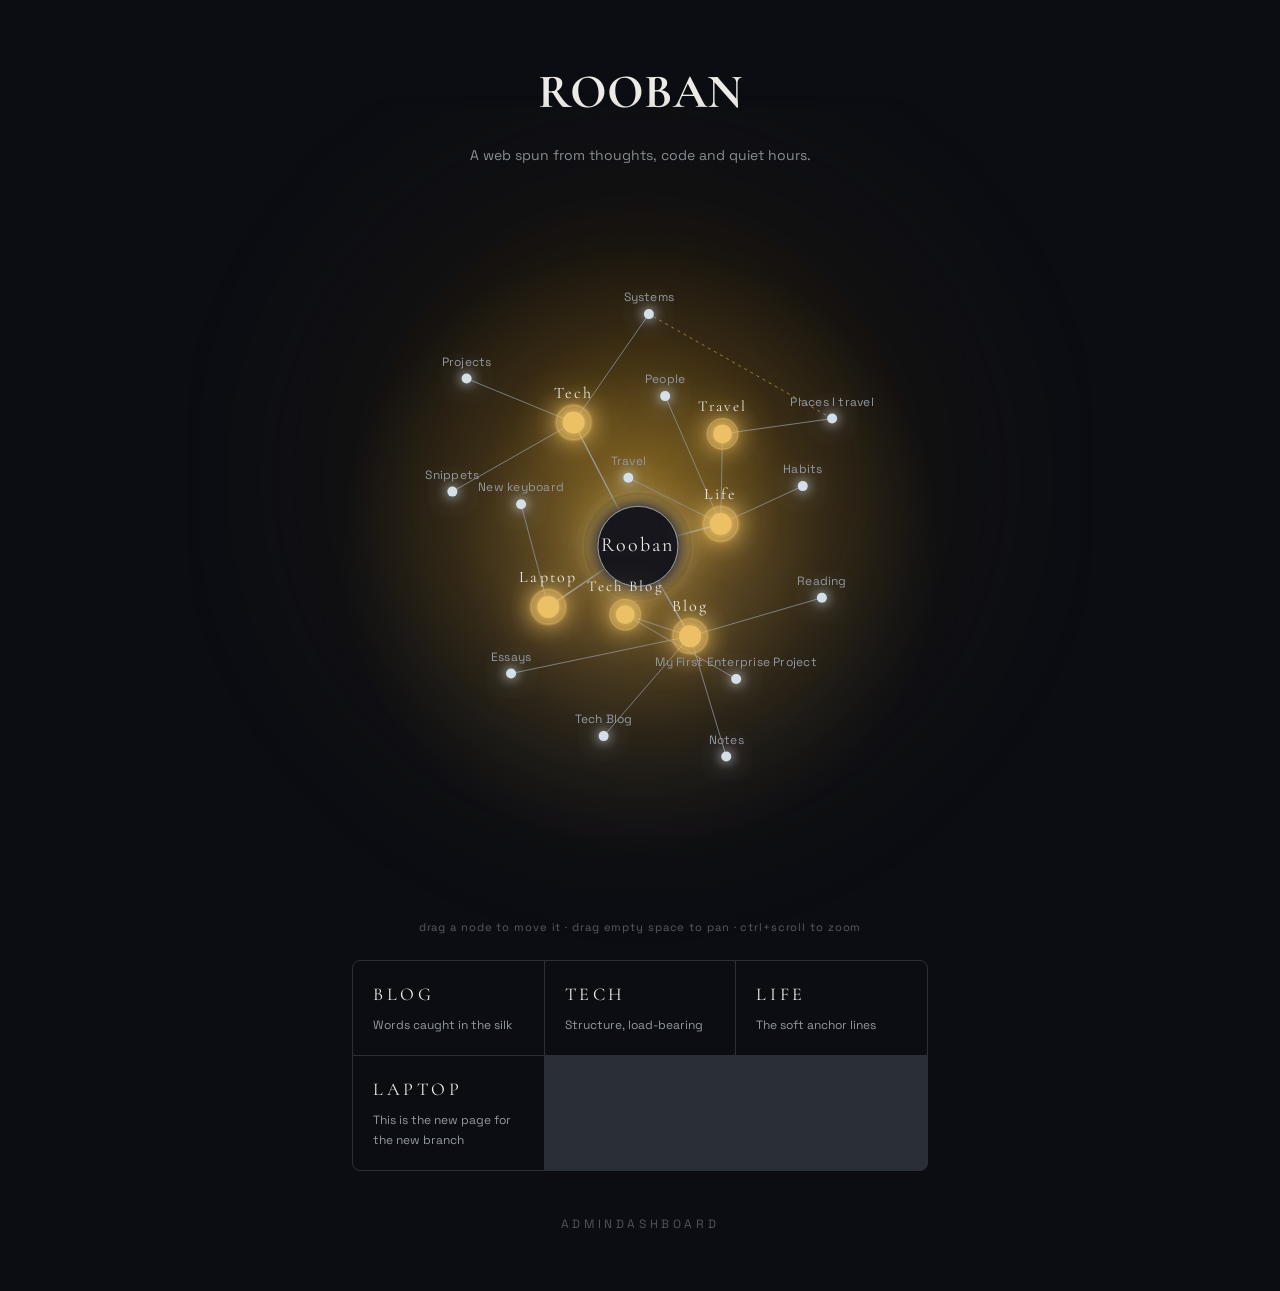
==== commit 5731e92a: "New version-All the theme and doodles are attached" ====
--- a/index.html
+++ b/index.html
@@ -36,7 +36,8 @@
   "sun": "<svg viewBox=\"0 0 26 29\" fill=\"none\" xmlns=\"http://www.w3.org/2000/svg\">\n<path d=\"M12.2819 13.2163C11.7944 12.25 12.1973 11.7402 12.9949 11.6005M12.9949 11.6005C13.3626 11.5361 13.8142 11.5504 14.3011 11.6349C17.0901 12.1188 16.0515 16.7888 13.753 17.3114C11.4013 17.8461 9.0886 15.9758 9.99474 13.5651C10.3051 12.7396 10.7932 12.0992 11.6545 11.8004C11.9809 11.6871 12.5538 11.5409 12.9949 11.6005ZM12.9949 11.6005C13.342 11.6474 13.6076 11.8217 13.6076 12.2397M12.5319 6.17578C12.7917 5.67482 12.6665 4.76237 12.7002 4.22599C12.7597 3.27818 12.8344 2.32997 12.91 1.38332C12.9514 0.865454 12.9216 0.909083 13.1737 1.29668M19.0869 8.28064C18.331 7.84773 22.0918 5.41275 22.5459 5.1995M21.5963 12.9626C22.7197 12.937 23.8535 12.7127 25 12.7127M20.5941 18.4022C20.8194 18.4022 20.9275 18.7179 21.0554 18.8752C21.8213 19.8169 22.692 20.6773 23.548 21.5364M16.5352 23.5313C16.5352 24.8163 16.7695 25.9826 17.0087 27.237M10.4694 22.3049C10.4652 22.2191 9.32189 24.7549 9.07529 25.1892M5.32483 19.1817C4.37762 19.1438 3.66879 19.5463 2.7155 19.8214M4.34848 13.4513C3.27406 12.6935 2.1084 12.0798 1 11.3732M5.04565 4.87794C4.35129 5.12774 6.61695 6.63224 6.94215 6.87273\" stroke=\"currentColor\" stroke-width=\"2\" stroke-linecap=\"round\" stroke-linejoin=\"round\"/>\n</svg>",
   "thinheart": "<svg viewBox=\"0 0 26 28\" fill=\"none\" xmlns=\"http://www.w3.org/2000/svg\">\n<path d=\"M13.5716 4.30405C13.0178 -0.320953 6.48909 0.615269 3.89526 2.84319C0.125893 6.0808 0.109566 11.4811 3.4236 15.0068C6.61113 18.3979 10.2279 21.259 13.0948 24.9198C13.3045 25.1876 14.7146 26.2455 14.7146 26.0763M14.5569 5.23471C14.1199 4.37011 15.0274 3.64326 15.5949 2.99031C16.8341 1.56455 19.14 0.796696 20.951 1.52745C24.4886 2.95491 25.7715 7.78149 24.5488 11.2521C23.343 14.6746 20.9687 17.3225 18.9008 20.2445C18.0749 21.4117 17.1607 22.5082 16.2965 23.646C15.874 24.2022 15.512 24.9662 15.0206 25.4523\" stroke=\"currentColor\" stroke-width=\"2\" stroke-linecap=\"round\" stroke-linejoin=\"round\"/>\n</svg>",
   "moon": "<svg viewBox=\"0 0 26 25\" fill=\"none\" xmlns=\"http://www.w3.org/2000/svg\">\n<path d=\"M6.18198 1.34328C6.18198 0.882685 5.70726 1.50642 5.60201 1.62943C4.3361 3.10894 2.9587 4.58932 2.01076 6.30044C0.165413 9.63146 1.03652 16.0368 3.09634 19.0824C5.71521 22.9545 11.4011 23.5167 15.7033 23.2504C18.272 23.0914 23.2155 22.3603 24.9995 20.1754C25.0177 20.1531 24.5151 20.1493 24.4392 20.1493C23.4621 20.1493 22.5587 19.7182 21.6763 19.33C19.738 18.4772 18.0364 17.2743 16.1542 16.324C14.2913 15.3835 12.6022 14.5851 11.6141 12.657C10.166 9.83117 8.88797 7.00066 8.17819 3.89395C7.96647 2.96723 7.24676 0.247939 7.24676 1.19854\" stroke=\"currentColor\" stroke-width=\"2\" stroke-linecap=\"round\" stroke-linejoin=\"round\"/>\n</svg>",
-  "filledstar": "<svg viewBox=\"0 0 26 24\" fill=\"none\" xmlns=\"http://www.w3.org/2000/svg\">\n<path d=\"M5.63253 21.953C5.5473 21.913 5.50258 21.8427 5.48422 21.7588M5.48422 21.7588C5.43986 21.5561 5.54941 21.2738 5.61354 21.1455C5.86282 20.6465 6.07163 20.1283 6.25435 19.599M5.48422 21.7588C5.32621 22.2854 5.32992 22.5369 5.81089 21.8531C6.79561 20.4531 8.4378 19.4991 9.81485 18.5318C10.9951 17.7028 12.144 16.8205 13.2776 15.9133M5.48422 21.7588C5.68604 21.0862 6.1517 19.965 6.22379 19.7711C6.27343 19.6375 6.32199 19.5036 6.36956 19.3695M6.25435 19.599C6.30961 19.4389 6.36249 19.2778 6.41337 19.1159M6.25435 19.599C5.85626 20.3878 5.752 20.5448 6.19358 19.581C6.26494 19.4253 6.33834 19.2703 6.41337 19.1159M6.25435 19.599C6.2904 19.5276 6.32887 19.4509 6.36956 19.3695M6.41337 19.1159C6.76563 17.9953 7.0226 16.837 7.31633 15.7166C7.4787 15.0973 7.65316 14.4818 7.83672 13.8693M6.41337 19.1159C6.46066 19.0186 6.5086 18.9216 6.55708 18.8247M7.83672 13.8693C8.02504 13.2409 8.22295 12.6157 8.42723 11.9924M7.83672 13.8693C7.88844 13.8899 7.9402 13.9105 7.99199 13.9309M7.83672 13.8693C7.22474 13.6254 6.61777 13.3695 6.01918 13.0937C4.38339 12.34 2.21136 11.4588 1.00301 10.0243C0.879044 9.87711 4.62454 9.20026 4.91648 9.18275C6.44895 9.09082 7.96688 9.01417 9.47821 8.91332M8.42723 11.9924C8.55675 11.5973 8.68883 11.2029 8.82266 10.8092M8.42723 11.9924C7.38105 11.5404 6.31732 11.1402 5.23955 10.8064C4.95649 10.7187 3.64467 10.4412 3.76444 10.4412C4.15277 10.4412 4.56563 10.3976 4.94498 10.4897C5.1917 10.5497 5.31344 10.7785 5.57739 10.8404C6.56668 11.0724 7.79808 10.8836 8.82266 10.8092M8.42723 11.9924C8.47742 12.0141 8.52758 12.0359 8.57769 12.0578M8.82266 10.8092C9.0378 10.1761 9.25745 9.54455 9.47821 8.91332M8.82266 10.8092C8.88214 10.8048 8.94094 10.8009 8.99894 10.7975C9.00781 10.7969 9.01668 10.7964 9.02555 10.7959M9.47821 8.91332C10.0066 7.40241 10.5414 5.89351 11.0359 4.37162C11.1305 4.08044 11.746 1 12.2572 1C12.9827 1 13.6044 2.57502 13.8414 3.07051C14.6467 4.75435 15.4221 6.45541 16.1189 8.18731M9.47821 8.91332C9.57206 8.90705 9.66588 8.9007 9.75967 8.89424M16.1189 8.18731C16.3975 8.87963 16.6635 9.57689 16.9138 10.2799M16.1189 8.18731C15.3821 8.31285 14.6465 8.41879 13.9112 8.50974M16.1189 8.18731C16.5611 8.11198 17.0036 8.02959 17.4468 7.93915C19.8459 7.44961 22.4287 6.35548 24.8772 6.19801C25.2448 6.17437 24.6767 6.74864 24.6065 6.80509C23.2815 7.871 21.936 8.91276 20.5907 9.9529C19.5847 10.7307 18.5936 11.5366 17.6065 12.3513M16.9138 10.2799C16.9201 10.2976 16.9264 10.3152 16.9326 10.3329M16.9138 10.2799C17.074 10.2042 17.2327 10.1229 17.3909 10.0379M16.9138 10.2799C16.5464 10.4536 16.1713 10.5978 15.7769 10.6904M16.9326 10.3329C17.0463 10.6533 17.1566 10.9748 17.2635 11.2977C17.3801 11.6502 17.4938 12.0014 17.6065 12.3513M16.9326 10.3329C16.736 10.4594 16.5417 10.5838 16.3498 10.7043C14.8541 11.6432 13.3933 12.6595 12.0114 13.7625M16.9326 10.3329C17.0841 10.2355 17.2368 10.1368 17.3909 10.0379M17.6065 12.3513C18.232 14.2925 18.8283 16.1918 19.741 18.047C20.0584 18.6922 21.2726 20.3393 20.6326 20.0114C19.2973 19.3273 18.1408 18.2702 16.8171 17.5428C15.6735 16.9144 14.485 16.3916 13.2776 15.9133M17.6065 12.3513C16.9926 12.8579 16.3803 13.3679 15.7669 13.8767M13.2776 15.9133C12.6191 15.6525 11.9549 15.4049 11.2892 15.1606M13.2776 15.9133C13.6151 15.6432 13.9512 15.3709 14.2864 15.0971M11.2892 15.1606C11.2226 15.1362 11.156 15.1118 11.0894 15.0874M11.2892 15.1606C10.7205 16.7189 10.3147 17.6944 10.6388 16.6081C10.7896 16.1027 10.9393 15.5954 11.0894 15.0874M11.2892 15.1606C11.4197 14.8031 11.5588 14.4149 11.6996 14.0139M11.0894 15.0874C10.8615 15.004 10.6335 14.9209 10.4055 14.8377M11.0894 15.0874C11.1635 14.8363 11.2378 14.5851 11.3122 14.3338M10.4055 14.8377C10.1041 14.7276 9.80267 14.6173 9.50175 14.5059M10.4055 14.8377C9.92311 15.8933 9.42375 16.9399 8.88352 17.9639C8.32836 19.0161 7.88685 19.274 8.34186 17.8649C8.7104 16.7237 9.11068 15.614 9.50175 14.5059M10.4055 14.8377C10.6427 14.3187 10.8757 13.7975 11.1075 13.2758M9.50175 14.5059C9.28775 14.4267 9.07399 14.3469 8.86061 14.2662M9.50175 14.5059C9.70615 13.9267 9.90804 13.348 10.1016 12.7654M8.86061 14.2662C8.84369 14.2598 8.82678 14.2534 8.80987 14.247M8.86061 14.2662C9.04145 13.8456 9.21198 13.4224 9.37421 12.9969M8.86061 14.2662C8.68031 14.6855 8.48977 15.1022 8.28698 15.5161C8.05523 15.9892 7.80869 16.4567 7.55912 16.9231M8.80987 14.247C8.53651 14.1434 8.26378 14.0383 7.99199 13.9309M8.80987 14.247C8.39082 15.1633 7.95826 16.0857 7.55912 16.9231M8.80987 14.247C9.00235 13.8261 9.19198 13.4064 9.37421 12.9969M7.99199 13.9309C7.51563 15.5633 7.09649 17.2119 6.55708 18.8247M7.99199 13.9309C8.09204 13.5881 8.19462 13.2459 8.30136 12.905C8.39012 12.6215 8.48241 12.3392 8.57769 12.0578M9.75967 8.89424C10.0905 8.87146 10.421 8.8474 10.7513 8.82165M9.75967 8.89424C9.50791 9.5256 9.26104 10.1588 9.02555 10.7959M9.75967 8.89424C10.1689 7.86794 10.5911 6.84659 10.9984 5.82176C11.2986 5.06646 11.672 4.30284 11.8795 3.5151C11.9214 3.35611 11.828 2.93824 11.9649 3.02931C12.5685 3.43094 11.5431 6.11576 11.4161 6.54901C11.193 7.3098 10.9748 8.06782 10.7513 8.82165M10.7513 8.82165C10.8428 8.81452 10.9343 8.80725 11.0258 8.79985M10.7513 8.82165C10.5611 9.46333 10.367 10.102 10.1626 10.7367M11.0258 8.79985C11.0856 8.79501 11.1454 8.79011 11.2052 8.78515M11.0258 8.79985C10.9309 9.1162 10.8304 9.43021 10.7209 9.74029C10.619 10.0285 10.4912 10.362 10.3434 10.7291M11.0258 8.79985C11.4395 7.42092 11.7487 5.99751 12.2551 4.6615C12.7597 3.33011 11.5821 7.17265 11.2052 8.78515M11.2052 8.78515C11.8554 8.7312 12.505 8.66995 13.1546 8.59821M11.2052 8.78515C11.1879 8.85915 11.1723 8.92846 11.1586 8.99235C11.0334 9.5768 10.8897 10.1497 10.7324 10.7148M13.1546 8.59821C13.1759 8.59586 13.1971 8.5935 13.2184 8.59113M13.1546 8.59821C13.2158 8.44035 13.279 8.28334 13.3447 8.12751M13.1546 8.59821C13.0567 8.85092 12.9639 9.1058 12.8745 9.36153M13.2184 8.59113C13.2318 8.58964 13.2453 8.58813 13.2587 8.58663M13.2184 8.59113C13.0892 8.88796 12.9714 9.15391 12.8745 9.36153M13.2184 8.59113C13.2412 8.53881 13.2643 8.48554 13.2878 8.43145M13.2587 8.58663C13.4762 8.56223 13.6937 8.53664 13.9112 8.50974M13.2587 8.58663C13.1588 9.1194 13.0604 9.63421 12.984 9.9529C12.9327 10.1671 12.8645 10.4193 12.7836 10.6987M13.2587 8.58663C13.2684 8.53502 13.2781 8.48324 13.2878 8.43145M13.9112 8.50974C13.7362 8.18009 13.7087 7.81777 13.7123 7.44799M13.9112 8.50974C13.9303 8.54559 13.951 8.58105 13.9737 8.6161C14.4006 9.276 14.9419 9.78998 15.5456 10.2851C15.7215 10.4293 15.7859 10.5645 15.7769 10.6904M15.7669 13.8767C15.2746 14.2851 14.7815 14.6927 14.2864 15.0971M15.7669 13.8767C16.301 14.8443 16.931 15.7473 17.4824 16.7041C17.527 16.7814 17.5688 16.9283 17.6039 17.0711M15.7669 13.8767C15.7304 13.8106 15.6944 13.7442 15.6588 13.6774C15.3935 13.1792 15.118 12.9436 15.6649 13.3832M14.2864 15.0971C13.5421 14.6361 12.7832 14.189 12.0114 13.7625M14.2864 15.0971C14.702 15.3545 15.1131 15.6163 15.5194 15.8812C16.477 16.5056 16.4815 16.9379 17.6022 17.0709C17.6028 17.0709 17.6034 17.071 17.6039 17.0711M6.36956 19.3695C6.43377 19.1884 6.49619 19.0068 6.55708 18.8247M6.36956 19.3695C6.67 18.7681 7.09164 17.9039 7.55912 16.9231M6.55708 18.8247C6.8771 18.1855 7.22089 17.5553 7.55912 16.9231M8.57769 12.0578C8.72084 11.6351 8.87073 11.2147 9.02555 10.7959M8.57769 12.0578C8.90633 12.2016 9.23321 12.3504 9.55823 12.5038M9.02555 10.7959C9.40541 10.7734 9.78431 10.7532 10.1626 10.7367M10.1626 10.7367C9.97182 11.3294 9.77208 11.9187 9.55823 12.5038M10.1626 10.7367C10.2229 10.7341 10.2831 10.7315 10.3434 10.7291M9.55823 12.5038C9.49805 12.6685 9.43675 12.8329 9.37421 12.9969M9.55823 12.5038C9.56759 12.5083 9.57694 12.5127 9.5863 12.5171M9.37421 12.9969C9.44615 12.8352 9.51694 12.6751 9.5863 12.5171M9.5863 12.5171C9.86868 11.8738 10.1273 11.2656 10.3434 10.7291M9.5863 12.5171C9.75858 12.5986 9.93034 12.6814 10.1016 12.7654M10.3434 10.7291C10.4731 10.7238 10.6028 10.719 10.7324 10.7148M10.7324 10.7148C10.5395 11.408 10.3261 12.0893 10.1016 12.7654M10.7324 10.7148C11.2419 10.6979 11.7506 10.6891 12.2594 10.6918M10.1016 12.7654C10.439 12.931 10.7744 13.1013 11.1075 13.2758M11.1075 13.2758C11.4907 12.4135 11.8704 11.5497 12.2594 10.6918M11.1075 13.2758C11.2575 13.3544 11.4071 13.4339 11.5562 13.5141M12.2594 10.6918C12.4535 10.2639 12.6499 9.83746 12.8502 9.4134C12.8581 9.39654 12.8662 9.37925 12.8745 9.36153M12.2594 10.6918C12.3162 10.6921 12.373 10.6925 12.4297 10.6931M12.8745 9.36153C12.7569 9.69791 12.645 10.0358 12.5345 10.3721C12.4994 10.4789 12.4644 10.5859 12.4297 10.6931M13.2878 8.43145C13.4224 8.12081 13.5672 7.78349 13.7123 7.44799M13.2878 8.43145C13.3068 8.32975 13.3258 8.22803 13.3447 8.12751M13.7123 7.44799C13.8025 7.23963 13.8927 7.03197 13.9808 6.83184M13.7123 7.44799C13.7127 7.40635 13.7135 7.36462 13.7146 7.32283M13.9808 6.83184C14.5091 5.63185 14.9589 4.70252 14.8285 5.51537C14.7636 5.92011 14.2266 6.45191 13.9808 6.83184ZM13.9808 6.83184C13.9628 6.85972 13.9463 6.88678 13.9317 6.91292C13.8563 7.04792 13.7841 7.18464 13.7146 7.32283M13.7146 7.32283C13.582 7.58631 13.4596 7.85511 13.3447 8.12751M13.7146 7.32283C13.7189 7.14672 13.7273 6.96957 13.7273 6.79408C13.7273 6.1342 13.5445 7.06354 13.3447 8.12751M12.4297 10.6931C12.1272 11.6263 11.8389 12.5693 11.5562 13.5141M12.4297 10.6931C12.5477 10.6943 12.6656 10.6962 12.7836 10.6987M11.5562 13.5141C11.4975 13.7102 11.4391 13.9064 11.3808 14.1025M11.5562 13.5141C11.6454 13.5622 11.7345 13.6105 11.8234 13.6591M11.3808 14.1025C11.3579 14.1796 11.3351 14.2567 11.3122 14.3338M11.3808 14.1025C11.5189 13.9747 11.659 13.8485 11.8009 13.7241M11.3808 14.1025C11.2485 14.225 11.118 14.3489 10.9895 14.4743C10.226 15.2188 10.8395 14.7239 11.3122 14.3338M11.3122 14.3338C11.4623 14.2099 11.5982 14.0967 11.6713 14.037C11.6807 14.0293 11.6902 14.0216 11.6996 14.0139M11.6996 14.0139C11.7333 13.918 11.7671 13.8213 11.8009 13.7241M11.6996 14.0139C11.8031 13.9296 11.907 13.8458 12.0114 13.7625M11.8009 13.7241C11.8084 13.7024 11.8159 13.6808 11.8234 13.6591M11.8009 13.7241C11.819 13.7082 11.8371 13.6923 11.8552 13.6765M11.8234 13.6591C12.1829 12.6233 12.5406 11.5383 12.7836 10.6987M11.8234 13.6591C11.834 13.6649 11.8446 13.6707 11.8552 13.6765M12.7836 10.6987C13.3487 10.7109 13.9144 10.7387 14.4818 10.787C14.9425 10.8262 15.37 10.7858 15.7769 10.6904M15.7769 10.6904C15.7513 11.0514 15.122 11.3356 14.7896 11.5359C13.7581 12.1576 12.7692 12.8805 11.8552 13.6765M11.8552 13.6765C11.9074 13.7051 11.9594 13.7337 12.0114 13.7625M17.3909 10.0379C18.355 9.41831 19.3688 8.78515 20.4142 8.35064M17.3909 10.0379C17.9166 9.75523 18.4366 9.43128 18.986 9.13396C19.432 8.89265 19.9153 8.59829 20.4142 8.35064M20.4142 8.35064C20.7085 8.22829 21.0054 8.1217 21.3044 8.03559C21.5191 7.97374 22.601 7.73459 21.7809 7.86853C21.3233 7.94326 20.8625 8.12809 20.4142 8.35064ZM17.6039 17.0711C17.6993 17.0852 17.7046 17.3255 17.7046 17.3959C17.7046 17.5489 17.6642 17.3161 17.6039 17.0711Z\" stroke=\"currentColor\" stroke-width=\"2\" stroke-linecap=\"round\" stroke-linejoin=\"round\"/>\n</svg>"
+  "filledstar": "<svg viewBox=\"0 0 26 24\" fill=\"none\" xmlns=\"http://www.w3.org/2000/svg\">\n<path d=\"M5.63253 21.953C5.5473 21.913 5.50258 21.8427 5.48422 21.7588M5.48422 21.7588C5.43986 21.5561 5.54941 21.2738 5.61354 21.1455C5.86282 20.6465 6.07163 20.1283 6.25435 19.599M5.48422 21.7588C5.32621 22.2854 5.32992 22.5369 5.81089 21.8531C6.79561 20.4531 8.4378 19.4991 9.81485 18.5318C10.9951 17.7028 12.144 16.8205 13.2776 15.9133M5.48422 21.7588C5.68604 21.0862 6.1517 19.965 6.22379 19.7711C6.27343 19.6375 6.32199 19.5036 6.36956 19.3695M6.25435 19.599C6.30961 19.4389 6.36249 19.2778 6.41337 19.1159M6.25435 19.599C5.85626 20.3878 5.752 20.5448 6.19358 19.581C6.26494 19.4253 6.33834 19.2703 6.41337 19.1159M6.25435 19.599C6.2904 19.5276 6.32887 19.4509 6.36956 19.3695M6.41337 19.1159C6.76563 17.9953 7.0226 16.837 7.31633 15.7166C7.4787 15.0973 7.65316 14.4818 7.83672 13.8693M6.41337 19.1159C6.46066 19.0186 6.5086 18.9216 6.55708 18.8247M7.83672 13.8693C8.02504 13.2409 8.22295 12.6157 8.42723 11.9924M7.83672 13.8693C7.88844 13.8899 7.9402 13.9105 7.99199 13.9309M7.83672 13.8693C7.22474 13.6254 6.61777 13.3695 6.01918 13.0937C4.38339 12.34 2.21136 11.4588 1.00301 10.0243C0.879044 9.87711 4.62454 9.20026 4.91648 9.18275C6.44895 9.09082 7.96688 9.01417 9.47821 8.91332M8.42723 11.9924C8.55675 11.5973 8.68883 11.2029 8.82266 10.8092M8.42723 11.9924C7.38105 11.5404 6.31732 11.1402 5.23955 10.8064C4.95649 10.7187 3.64467 10.4412 3.76444 10.4412C4.15277 10.4412 4.56563 10.3976 4.94498 10.4897C5.1917 10.5497 5.31344 10.7785 5.57739 10.8404C6.56668 11.0724 7.79808 10.8836 8.82266 10.8092M8.42723 11.9924C8.47742 12.0141 8.52758 12.0359 8.57769 12.0578M8.82266 10.8092C9.0378 10.1761 9.25745 9.54455 9.47821 8.91332M8.82266 10.8092C8.88214 10.8048 8.94094 10.8009 8.99894 10.7975C9.00781 10.7969 9.01668 10.7964 9.02555 10.7959M9.47821 8.91332C10.0066 7.40241 10.5414 5.89351 11.0359 4.37162C11.1305 4.08044 11.746 1 12.2572 1C12.9827 1 13.6044 2.57502 13.8414 3.07051C14.6467 4.75435 15.4221 6.45541 16.1189 8.18731M9.47821 8.91332C9.57206 8.90705 9.66588 8.9007 9.75967 8.89424M16.1189 8.18731C16.3975 8.87963 16.6635 9.57689 16.9138 10.2799M16.1189 8.18731C15.3821 8.31285 14.6465 8.41879 13.9112 8.50974M16.1189 8.18731C16.5611 8.11198 17.0036 8.02959 17.4468 7.93915C19.8459 7.44961 22.4287 6.35548 24.8772 6.19801C25.2448 6.17437 24.6767 6.74864 24.6065 6.80509C23.2815 7.871 21.936 8.91276 20.5907 9.9529C19.5847 10.7307 18.5936 11.5366 17.6065 12.3513M16.9138 10.2799C16.9201 10.2976 16.9264 10.3152 16.9326 10.3329M16.9138 10.2799C17.074 10.2042 17.2327 10.1229 17.3909 10.0379M16.9138 10.2799C16.5464 10.4536 16.1713 10.5978 15.7769 10.6904M16.9326 10.3329C17.0463 10.6533 17.1566 10.9748 17.2635 11.2977C17.3801 11.6502 17.4938 12.0014 17.6065 12.3513M16.9326 10.3329C16.736 10.4594 16.5417 10.5838 16.3498 10.7043C14.8541 11.6432 13.3933 12.6595 12.0114 13.7625M16.9326 10.3329C17.0841 10.2355 17.2368 10.1368 17.3909 10.0379M17.6065 12.3513C18.232 14.2925 18.8283 16.1918 19.741 18.047C20.0584 18.6922 21.2726 20.3393 20.6326 20.0114C19.2973 19.3273 18.1408 18.2702 16.8171 17.5428C15.6735 16.9144 14.485 16.3916 13.2776 15.9133M17.6065 12.3513C16.9926 12.8579 16.3803 13.3679 15.7669 13.8767M13.2776 15.9133C12.6191 15.6525 11.9549 15.4049 11.2892 15.1606M13.2776 15.9133C13.6151 15.6432 13.9512 15.3709 14.2864 15.0971M11.2892 15.1606C11.2226 15.1362 11.156 15.1118 11.0894 15.0874M11.2892 15.1606C10.7205 16.7189 10.3147 17.6944 10.6388 16.6081C10.7896 16.1027 10.9393 15.5954 11.0894 15.0874M11.2892 15.1606C11.4197 14.8031 11.5588 14.4149 11.6996 14.0139M11.0894 15.0874C10.8615 15.004 10.6335 14.9209 10.4055 14.8377M11.0894 15.0874C11.1635 14.8363 11.2378 14.5851 11.3122 14.3338M10.4055 14.8377C10.1041 14.7276 9.80267 14.6173 9.50175 14.5059M10.4055 14.8377C9.92311 15.8933 9.42375 16.9399 8.88352 17.9639C8.32836 19.0161 7.88685 19.274 8.34186 17.8649C8.7104 16.7237 9.11068 15.614 9.50175 14.5059M10.4055 14.8377C10.6427 14.3187 10.8757 13.7975 11.1075 13.2758M9.50175 14.5059C9.28775 14.4267 9.07399 14.3469 8.86061 14.2662M9.50175 14.5059C9.70615 13.9267 9.90804 13.348 10.1016 12.7654M8.86061 14.2662C8.84369 14.2598 8.82678 14.2534 8.80987 14.247M8.86061 14.2662C9.04145 13.8456 9.21198 13.4224 9.37421 12.9969M8.86061 14.2662C8.68031 14.6855 8.48977 15.1022 8.28698 15.5161C8.05523 15.9892 7.80869 16.4567 7.55912 16.9231M8.80987 14.247C8.53651 14.1434 8.26378 14.0383 7.99199 13.9309M8.80987 14.247C8.39082 15.1633 7.95826 16.0857 7.55912 16.9231M8.80987 14.247C9.00235 13.8261 9.19198 13.4064 9.37421 12.9969M7.99199 13.9309C7.51563 15.5633 7.09649 17.2119 6.55708 18.8247M7.99199 13.9309C8.09204 13.5881 8.19462 13.2459 8.30136 12.905C8.39012 12.6215 8.48241 12.3392 8.57769 12.0578M9.75967 8.89424C10.0905 8.87146 10.421 8.8474 10.7513 8.82165M9.75967 8.89424C9.50791 9.5256 9.26104 10.1588 9.02555 10.7959M9.75967 8.89424C10.1689 7.86794 10.5911 6.84659 10.9984 5.82176C11.2986 5.06646 11.672 4.30284 11.8795 3.5151C11.9214 3.35611 11.828 2.93824 11.9649 3.02931C12.5685 3.43094 11.5431 6.11576 11.4161 6.54901C11.193 7.3098 10.9748 8.06782 10.7513 8.82165M10.7513 8.82165C10.8428 8.81452 10.9343 8.80725 11.0258 8.79985M10.7513 8.82165C10.5611 9.46333 10.367 10.102 10.1626 10.7367M11.0258 8.79985C11.0856 8.79501 11.1454 8.79011 11.2052 8.78515M11.0258 8.79985C10.9309 9.1162 10.8304 9.43021 10.7209 9.74029C10.619 10.0285 10.4912 10.362 10.3434 10.7291M11.0258 8.79985C11.4395 7.42092 11.7487 5.99751 12.2551 4.6615C12.7597 3.33011 11.5821 7.17265 11.2052 8.78515M11.2052 8.78515C11.8554 8.7312 12.505 8.66995 13.1546 8.59821M11.2052 8.78515C11.1879 8.85915 11.1723 8.92846 11.1586 8.99235C11.0334 9.5768 10.8897 10.1497 10.7324 10.7148M13.1546 8.59821C13.1759 8.59586 13.1971 8.5935 13.2184 8.59113M13.1546 8.59821C13.2158 8.44035 13.279 8.28334 13.3447 8.12751M13.1546 8.59821C13.0567 8.85092 12.9639 9.1058 12.8745 9.36153M13.2184 8.59113C13.2318 8.58964 13.2453 8.58813 13.2587 8.58663M13.2184 8.59113C13.0892 8.88796 12.9714 9.15391 12.8745 9.36153M13.2184 8.59113C13.2412 8.53881 13.2643 8.48554 13.2878 8.43145M13.2587 8.58663C13.4762 8.56223 13.6937 8.53664 13.9112 8.50974M13.2587 8.58663C13.1588 9.1194 13.0604 9.63421 12.984 9.9529C12.9327 10.1671 12.8645 10.4193 12.7836 10.6987M13.2587 8.58663C13.2684 8.53502 13.2781 8.48324 13.2878 8.43145M13.9112 8.50974C13.7362 8.18009 13.7087 7.81777 13.7123 7.44799M13.9112 8.50974C13.9303 8.54559 13.951 8.58105 13.9737 8.6161C14.4006 9.276 14.9419 9.78998 15.5456 10.2851C15.7215 10.4293 15.7859 10.5645 15.7769 10.6904M15.7669 13.8767C15.2746 14.2851 14.7815 14.6927 14.2864 15.0971M15.7669 13.8767C16.301 14.8443 16.931 15.7473 17.4824 16.7041C17.527 16.7814 17.5688 16.9283 17.6039 17.0711M15.7669 13.8767C15.7304 13.8106 15.6944 13.7442 15.6588 13.6774C15.3935 13.1792 15.118 12.9436 15.6649 13.3832M14.2864 15.0971C13.5421 14.6361 12.7832 14.189 12.0114 13.7625M14.2864 15.0971C14.702 15.3545 15.1131 15.6163 15.5194 15.8812C16.477 16.5056 16.4815 16.9379 17.6022 17.0709C17.6028 17.0709 17.6034 17.071 17.6039 17.0711M6.36956 19.3695C6.43377 19.1884 6.49619 19.0068 6.55708 18.8247M6.36956 19.3695C6.67 18.7681 7.09164 17.9039 7.55912 16.9231M6.55708 18.8247C6.8771 18.1855 7.22089 17.5553 7.55912 16.9231M8.57769 12.0578C8.72084 11.6351 8.87073 11.2147 9.02555 10.7959M8.57769 12.0578C8.90633 12.2016 9.23321 12.3504 9.55823 12.5038M9.02555 10.7959C9.40541 10.7734 9.78431 10.7532 10.1626 10.7367M10.1626 10.7367C9.97182 11.3294 9.77208 11.9187 9.55823 12.5038M10.1626 10.7367C10.2229 10.7341 10.2831 10.7315 10.3434 10.7291M9.55823 12.5038C9.49805 12.6685 9.43675 12.8329 9.37421 12.9969M9.55823 12.5038C9.56759 12.5083 9.57694 12.5127 9.5863 12.5171M9.37421 12.9969C9.44615 12.8352 9.51694 12.6751 9.5863 12.5171M9.5863 12.5171C9.86868 11.8738 10.1273 11.2656 10.3434 10.7291M9.5863 12.5171C9.75858 12.5986 9.93034 12.6814 10.1016 12.7654M10.3434 10.7291C10.4731 10.7238 10.6028 10.719 10.7324 10.7148M10.7324 10.7148C10.5395 11.408 10.3261 12.0893 10.1016 12.7654M10.7324 10.7148C11.2419 10.6979 11.7506 10.6891 12.2594 10.6918M10.1016 12.7654C10.439 12.931 10.7744 13.1013 11.1075 13.2758M11.1075 13.2758C11.4907 12.4135 11.8704 11.5497 12.2594 10.6918M11.1075 13.2758C11.2575 13.3544 11.4071 13.4339 11.5562 13.5141M12.2594 10.6918C12.4535 10.2639 12.6499 9.83746 12.8502 9.4134C12.8581 9.39654 12.8662 9.37925 12.8745 9.36153M12.2594 10.6918C12.3162 10.6921 12.373 10.6925 12.4297 10.6931M12.8745 9.36153C12.7569 9.69791 12.645 10.0358 12.5345 10.3721C12.4994 10.4789 12.4644 10.5859 12.4297 10.6931M13.2878 8.43145C13.4224 8.12081 13.5672 7.78349 13.7123 7.44799M13.2878 8.43145C13.3068 8.32975 13.3258 8.22803 13.3447 8.12751M13.7123 7.44799C13.8025 7.23963 13.8927 7.03197 13.9808 6.83184M13.7123 7.44799C13.7127 7.40635 13.7135 7.36462 13.7146 7.32283M13.9808 6.83184C14.5091 5.63185 14.9589 4.70252 14.8285 5.51537C14.7636 5.92011 14.2266 6.45191 13.9808 6.83184ZM13.9808 6.83184C13.9628 6.85972 13.9463 6.88678 13.9317 6.91292C13.8563 7.04792 13.7841 7.18464 13.7146 7.32283M13.7146 7.32283C13.582 7.58631 13.4596 7.85511 13.3447 8.12751M13.7146 7.32283C13.7189 7.14672 13.7273 6.96957 13.7273 6.79408C13.7273 6.1342 13.5445 7.06354 13.3447 8.12751M12.4297 10.6931C12.1272 11.6263 11.8389 12.5693 11.5562 13.5141M12.4297 10.6931C12.5477 10.6943 12.6656 10.6962 12.7836 10.6987M11.5562 13.5141C11.4975 13.7102 11.4391 13.9064 11.3808 14.1025M11.5562 13.5141C11.6454 13.5622 11.7345 13.6105 11.8234 13.6591M11.3808 14.1025C11.3579 14.1796 11.3351 14.2567 11.3122 14.3338M11.3808 14.1025C11.5189 13.9747 11.659 13.8485 11.8009 13.7241M11.3808 14.1025C11.2485 14.225 11.118 14.3489 10.9895 14.4743C10.226 15.2188 10.8395 14.7239 11.3122 14.3338M11.3122 14.3338C11.4623 14.2099 11.5982 14.0967 11.6713 14.037C11.6807 14.0293 11.6902 14.0216 11.6996 14.0139M11.6996 14.0139C11.7333 13.918 11.7671 13.8213 11.8009 13.7241M11.6996 14.0139C11.8031 13.9296 11.907 13.8458 12.0114 13.7625M11.8009 13.7241C11.8084 13.7024 11.8159 13.6808 11.8234 13.6591M11.8009 13.7241C11.819 13.7082 11.8371 13.6923 11.8552 13.6765M11.8234 13.6591C12.1829 12.6233 12.5406 11.5383 12.7836 10.6987M11.8234 13.6591C11.834 13.6649 11.8446 13.6707 11.8552 13.6765M12.7836 10.6987C13.3487 10.7109 13.9144 10.7387 14.4818 10.787C14.9425 10.8262 15.37 10.7858 15.7769 10.6904M15.7769 10.6904C15.7513 11.0514 15.122 11.3356 14.7896 11.5359C13.7581 12.1576 12.7692 12.8805 11.8552 13.6765M11.8552 13.6765C11.9074 13.7051 11.9594 13.7337 12.0114 13.7625M17.3909 10.0379C18.355 9.41831 19.3688 8.78515 20.4142 8.35064M17.3909 10.0379C17.9166 9.75523 18.4366 9.43128 18.986 9.13396C19.432 8.89265 19.9153 8.59829 20.4142 8.35064M20.4142 8.35064C20.7085 8.22829 21.0054 8.1217 21.3044 8.03559C21.5191 7.97374 22.601 7.73459 21.7809 7.86853C21.3233 7.94326 20.8625 8.12809 20.4142 8.35064ZM17.6039 17.0711C17.6993 17.0852 17.7046 17.3255 17.7046 17.3959C17.7046 17.5489 17.6642 17.3161 17.6039 17.0711Z\" stroke=\"currentColor\" stroke-width=\"2\" stroke-linecap=\"round\" stroke-linejoin=\"round\"/>\n</svg>",
+  "arrow": "<svg xmlns=\"http://www.w3.org/2000/svg\" fill=\"none\" viewBox=\"0 0 107 62\" width=\"64\" height=\"64\" preserveAspectRatio=\"xMidYMid meet\">\n<path stroke=\"#111111\" stroke-linecap=\"round\" stroke-width=\"2\" d=\"M.448 18.161C9.81 31.535 18.435 42.36 31.519 52.01c8.499 6.267 23.036 13.286 32.61 5.04 10.733-9.245 20.135-22.908 27.637-34.88 4.076-6.506 8.56-12.37 12.228-19.103.783-1.438 2.123-2.475-.54-1.219-3.806 1.796-7.733 3.154-11.741 4.473-7.628 2.512-9.298 3.588.786 1.09 2.4-.595 9.352-3.815 12.068-3.025 2.53.736 1.794 8.568 1.855 10.546.478 15.511-11.283.81-17.657-3.784\"/>\n</svg>"
 };
 
     // ADMIN:BRANCHES:START
@@ -45,7 +46,7 @@
     "slug": "blog",
     "title": "Blog",
     "tagline": "Words caught in the silk",
-    "blurb": "Longer thinking \u2014 essays, notes and half-finished arguments that needed somewhere to sit.",
+    "blurb": "Longer thinking — essays, notes and half-finished arguments that needed somewhere to sit.",
     "leaves": [
       {
         "slug": "essays",
@@ -63,7 +64,7 @@
         "title": "Notes",
         "blurb": "Short captures, unpolished on purpose.",
         "body": [
-          "Notes are the sticky bits \u2014 one paragraph, one idea, no obligation to conclude.",
+          "Notes are the sticky bits — one paragraph, one idea, no obligation to conclude.",
           "Most of them never grow up into essays, and that is entirely the point."
         ],
         "links": [],
@@ -78,16 +79,44 @@
           "Fiction and systems writing get equal weight here."
         ],
         "links": [],
-        "theme": "default"
+        "theme": "terminal"
+      },
+      {
+        "slug": "tech-blog",
+        "title": "Tech Blog",
+        "blurb": "This is the my Techy  side ",
+        "body": [],
+        "links": [],
+        "theme": "editorial"
       }
     ],
-    "children": []
+    "children": [
+      {
+        "slug": "tech-blog",
+        "title": "Tech Blog",
+        "tagline": "",
+        "blurb": "This is my Techy Side",
+        "leaves": [
+          {
+            "slug": "enterprise-1",
+            "title": "My First Enterprise Project",
+            "blurb": "",
+            "body": [
+              "This is my first tech project for Percision VPS"
+            ],
+            "links": [],
+            "theme": "editorial"
+          }
+        ],
+        "children": []
+      }
+    ]
   },
   {
     "slug": "tech",
     "title": "Tech",
     "tagline": "Structure, load-bearing",
-    "blurb": "The engineering strands \u2014 what I build, how it is put together, and what broke along the way.",
+    "blurb": "The engineering strands — what I build, how it is put together, and what broke along the way.",
     "leaves": [
       {
         "slug": "projects",
@@ -98,7 +127,7 @@
           "Some are alive, some are archived, all of them taught something."
         ],
         "links": [],
-        "theme": "default"
+        "theme": "editorial"
       },
       {
         "slug": "systems",
@@ -129,7 +158,7 @@
     "slug": "life",
     "title": "Life",
     "tagline": "The soft anchor lines",
-    "blurb": "Everything outside the screen \u2014 travel, habits, people, and the ordinary days between.",
+    "blurb": "Everything outside the screen — travel, habits, people, and the ordinary days between.",
     "leaves": [
       {
         "slug": "travel",
@@ -147,7 +176,7 @@
         "title": "Habits",
         "blurb": "Small systems for ordinary days.",
         "body": [
-          "Sleep, walking, writing at the same hour. Nothing clever \u2014 just repetition that survives bad weeks."
+          "Sleep, walking, writing at the same hour. Nothing clever — just repetition that survives bad weeks."
         ],
         "links": [],
         "theme": "default"
@@ -163,7 +192,27 @@
         "theme": "default"
       }
     ],
-    "children": []
+    "children": [
+      {
+        "slug": "travel",
+        "title": "Travel",
+        "tagline": "",
+        "blurb": "",
+        "leaves": [
+          {
+            "slug": "page-1",
+            "title": "Places I travel",
+            "blurb": "",
+            "body": [],
+            "links": [
+              "tech/systems"
+            ],
+            "theme": "default"
+          }
+        ],
+        "children": []
+      }
+    ]
   },
   {
     "slug": "asus-tuf",
@@ -179,7 +228,7 @@
           "<h1>Look at my new keyboard</h1>"
         ],
         "links": [],
-        "theme": "default"
+        "theme": "neon"
       }
     ],
     "children": []
@@ -363,7 +412,15 @@
     }
 
     var THEME_DOODLES = {
-      fun: ['sparkle', 'star', 'sun'],
+      fun: ['sparkle', 'star', 'sun', 'thinheart'],
+      sunset: ['sun', 'sparkle', 'filledstar'],
+      ocean: ['moon', 'sparkle', 'star'],
+      neon: ['sparkle', 'filledstar', 'star', 'sun'],
+      doodle: ['thinheart', 'star', 'sun', 'moon', 'sparkle'],
+      editorial: ['moon', 'arrow'],
+      blueprint: ['star', 'sparkle'],
+      terminal: ['sparkle'],
+      serious: ['moon'],
     };
 
     function renderLeafPage(chain, leaf) {
@@ -400,14 +457,21 @@
 
       var theme = leaf.theme || "default";
       var doodleHTML = "";
-      if (theme === "fun" && window.THEME_DOODLE_SVGS) {
-        var names = THEME_DOODLES.fun;
-        doodleHTML = '<div class="theme-doodle-row">' +
-          names.map(function (n) {
-            return window.THEME_DOODLE_SVGS[n] ? '<span class="theme-doodle">' + window.THEME_DOODLE_SVGS[n] + '</span>' : '';
+      var doodleNames = THEME_DOODLES[theme] || [];
+      if (doodleNames.length && window.THEME_DOODLE_SVGS) {
+        doodleHTML = '<div class="theme-doodle-row" aria-hidden="true">' +
+          doodleNames.map(function (n) {
+            return window.THEME_DOODLE_SVGS[n] ? '<span class="theme-doodle-icon">' + window.THEME_DOODLE_SVGS[n] + '</span>' : '';
           }).join('') +
           '</div>';
       }
+
+      var themeBadge = {
+        fun: 'PLAYFUL', sunset: 'SUNSET', ocean: 'OCEAN', neon: 'NEON',
+        doodle: 'DOODLE', editorial: 'EDITORIAL', blueprint: 'BLUEPRINT',
+        terminal: 'TERMINAL', serious: 'SERIOUS', default: 'DEFAULT'
+      }[theme] || 'DEFAULT';
+      var themeBadgeHTML = '<span class="theme-badge">' + themeBadge + '</span>';
 
       var breadcrumbHTML = breadcrumbFor(chain, leaf);
 
@@ -416,7 +480,8 @@
         '<div class="mx-auto max-w-2xl">' +
         breadcrumbHTML +
         doodleHTML +
-        '<h1 class="mt-12 leaf-page-title">' + escapeHTML(leaf.title) + "</h1>" +
+        themeBadgeHTML +
+        '<h1 class="mt-6 leaf-page-title">' + escapeHTML(leaf.title) + "</h1>" +
         '<p class="mt-4 leaf-page-blurb">' + escapeHTML(leaf.blurb) + "</p>" +
         '<div class="mt-10 space-y-6 leaf-body">' + bodyHTML + "</div>" +
         (siblings.length > 0
--- a/assets/theme.css
+++ b/assets/theme.css
@@ -245,28 +245,266 @@
     @media (max-width: 640px) { .branch-title, .leaf-page-title { font-size: 2.25rem; } .text-5xl { font-size: 2.25rem; } }
   
     /* =========================================================================
-       PER-PAGE THEMES — chosen per leaf in admin ("fun" / "serious" / default)
+       PER-PAGE THEMES
+       Inspired by open illustration systems, SVG pattern generators and
+       hand-drawn doodle libraries (IRA Design, Iconoodle, Open Doodles,
+       Humaaans and Pattern Monster). Assets are kept local/inline so the site
+       does not depend on third-party CDNs at runtime.
        ========================================================================= */
 
-    /* Fun: warmer, playful accent, hand-doodled icon row at the top */
+    .theme-default { --accent-warm: oklch(0.83 0.12 84); --silk-strong: oklch(0.68 0.02 260); }
+    .theme-default, .theme-fun, .theme-sunset, .theme-ocean, .theme-neon, .theme-doodle, .theme-editorial, .theme-blueprint, .theme-terminal, .theme-serious { min-height: 100vh; background-color: var(--background); color: var(--foreground); position: relative; }
+    .theme-default .leaf-page-title { font-style: normal; }
+
     .theme-fun {
-      --accent-warm: oklch(0.78 0.16 55);
-      --silk-strong: oklch(0.62 0.05 55);
-    }
-    .theme-fun .leaf-page-title { font-style: italic; }
-
-    /* Serious: quieter, no accent glow, tighter and more formal type */
+      --background: oklch(0.18 0.035 340);
+      --foreground: oklch(0.97 0.02 95);
+      --card: oklch(0.23 0.045 340);
+      --muted-foreground: oklch(0.78 0.04 340);
+      --border: oklch(0.38 0.08 340);
+      --accent-warm: oklch(0.86 0.18 70);
+      --silk-strong: oklch(0.73 0.13 330);
+      --primary: oklch(0.76 0.19 330);
+      --primary-foreground: oklch(0.16 0.025 340);
+    }
+    .theme-fun .leaf-page-title { font-style: italic; transform: rotate(-1deg); }
+    .theme-fun::before { content:""; position:fixed; inset:0; pointer-events:none; background: radial-gradient(circle at 12% 15%, oklch(0.8 0.2 55 / .18), transparent 22%), radial-gradient(circle at 88% 80%, oklch(0.75 0.2 200 / .15), transparent 24%); }
+
+    .theme-sunset {
+      --background: oklch(0.19 0.045 35);
+      --foreground: oklch(0.98 0.02 85);
+      --card: oklch(0.24 0.055 35);
+      --muted-foreground: oklch(0.78 0.05 45);
+      --border: oklch(0.4 0.08 35);
+      --accent-warm: oklch(0.84 0.18 58);
+      --primary: oklch(0.72 0.2 25);
+      --primary-foreground: oklch(0.98 0.02 85);
+      --silk-strong: oklch(0.7 0.14 45);
+    }
+    .theme-sunset::before { content:""; position:fixed; inset:0; pointer-events:none; background: linear-gradient(135deg, oklch(0.65 0.22 25 / .18), transparent 38%), linear-gradient(315deg, oklch(0.72 0.2 75 / .12), transparent 42%); }
+    .theme-sunset .leaf-page-title { background: linear-gradient(90deg, oklch(.9 .16 55), oklch(.72 .2 20), oklch(.88 .17 80)); -webkit-background-clip:text; background-clip:text; color:transparent; }
+
+    .theme-ocean {
+      --background: oklch(0.16 0.04 225);
+      --foreground: oklch(0.95 0.025 205);
+      --card: oklch(0.21 0.055 225);
+      --muted-foreground: oklch(0.7 0.055 215);
+      --border: oklch(0.34 0.075 220);
+      --accent-warm: oklch(0.82 0.16 190);
+      --primary: oklch(0.7 0.16 195);
+      --primary-foreground: oklch(0.13 0.03 225);
+      --silk-strong: oklch(0.64 0.12 210);
+    }
+    .theme-ocean::before { content:""; position:fixed; inset:0; pointer-events:none; background-image: radial-gradient(circle at 20% 20%, oklch(.72 .17 190 / .13) 0 1px, transparent 2px), radial-gradient(circle at 70% 65%, oklch(.72 .17 210 / .12) 0 1px, transparent 2px); background-size:32px 32px, 47px 47px; }
+
+    .theme-neon {
+      --background: oklch(0.11 0.025 290);
+      --foreground: oklch(0.96 0.025 290);
+      --card: oklch(0.16 0.045 290);
+      --muted-foreground: oklch(0.72 0.08 285);
+      --border: oklch(0.34 0.12 290);
+      --accent-warm: oklch(0.83 0.25 150);
+      --primary: oklch(0.76 0.25 320);
+      --primary-foreground: oklch(0.1 0.02 290);
+      --silk-strong: oklch(0.72 0.2 250);
+    }
+    .theme-neon .leaf-page-title { text-shadow: 0 0 18px oklch(.8 .25 320 / .45); }
+    .theme-neon .leaf-body p { color: oklch(.78 .08 285); }
+    .theme-neon::before { content:""; position:fixed; inset:0; pointer-events:none; background: linear-gradient(120deg, oklch(.6 .25 320 / .08), transparent 35%, oklch(.7 .22 150 / .08)); }
+
+    .theme-doodle {
+      --background: oklch(0.96 0.025 90);
+      --foreground: oklch(0.18 0.025 260);
+      --card: oklch(0.985 0.01 90);
+      --muted-foreground: oklch(0.42 0.035 260);
+      --border: oklch(0.78 0.035 85);
+      --accent-warm: oklch(0.63 0.18 25);
+      --primary: oklch(0.78 0.18 80);
+      --primary-foreground: oklch(0.18 0.025 260);
+      --silk-strong: oklch(0.5 0.04 260);
+    }
+    .theme-doodle .leaf-page-title { font-family: var(--font-body); font-weight:700; letter-spacing:-.04em; }
+    .theme-doodle .leaf-body p { line-height: 1.9; }
+    .theme-doodle::before { content:""; position:fixed; inset:0; pointer-events:none; opacity:.28; background-image: radial-gradient(oklch(.45 .04 260 / .25) 1px, transparent 1px); background-size: 18px 18px; }
+
+    .theme-editorial {
+      --background: oklch(0.94 0.015 85);
+      --foreground: oklch(0.2 0.02 60);
+      --card: oklch(0.975 0.008 85);
+      --muted-foreground: oklch(0.42 0.025 60);
+      --border: oklch(0.78 0.025 70);
+      --accent-warm: oklch(0.55 0.18 25);
+      --primary: oklch(0.2 0.02 60);
+      --primary-foreground: oklch(0.96 0.015 85);
+      --silk-strong: oklch(0.45 0.03 60);
+    }
+    .theme-editorial .leaf-page-title { font-size: clamp(3rem, 8vw, 5.2rem); line-height:.95; }
+    .theme-editorial .leaf-page-blurb { color: var(--accent-warm); font-family: var(--font-display); font-style:italic; }
+    .theme-editorial .leaf-body { border-top: 2px solid var(--foreground); padding-top: 1.5rem; }
+
+    .theme-blueprint {
+      --background: oklch(0.19 0.055 250);
+      --foreground: oklch(0.91 0.04 220);
+      --card: oklch(0.22 0.06 250);
+      --muted-foreground: oklch(0.7 0.06 220);
+      --border: oklch(0.4 0.08 225);
+      --accent-warm: oklch(0.82 0.13 195);
+      --primary: oklch(0.74 0.13 195);
+      --primary-foreground: oklch(0.16 0.04 250);
+      --silk-strong: oklch(0.6 0.08 220);
+    }
+    .theme-blueprint::before { content:""; position:fixed; inset:0; pointer-events:none; opacity:.25; background-image: linear-gradient(oklch(.8 .08 200 / .13) 1px, transparent 1px), linear-gradient(90deg, oklch(.8 .08 200 / .13) 1px, transparent 1px); background-size: 28px 28px; }
+    .theme-blueprint .leaf-page-title { font-family: var(--font-body); font-weight:500; letter-spacing:.08em; text-transform:uppercase; }
+
+    .theme-terminal {
+      --background: oklch(0.08 0.015 145);
+      --foreground: oklch(0.9 0.16 145);
+      --card: oklch(0.11 0.025 145);
+      --muted-foreground: oklch(0.63 0.1 145);
+      --border: oklch(0.3 0.08 145);
+      --accent-warm: oklch(0.84 0.18 145);
+      --primary: oklch(0.7 0.17 145);
+      --primary-foreground: oklch(0.08 0.015 145);
+      --silk-strong: oklch(0.55 0.09 145);
+      --font-display: "Space Grotesk", ui-monospace, monospace;
+      --font-body: ui-monospace, SFMono-Regular, Menlo, Consolas, monospace;
+    }
+    .theme-terminal .leaf-page-title::before { content:"> "; opacity:.55; }
+    .theme-terminal .leaf-body p::before { content:"./ "; opacity:.45; }
+    .theme-terminal::before { content:""; position:fixed; inset:0; pointer-events:none; background: repeating-linear-gradient(0deg, transparent 0 3px, oklch(.8 .1 145 / .025) 4px); }
+
     .theme-serious {
+      --background: oklch(0.13 0.008 260);
+      --foreground: oklch(0.9 0.008 90);
+      --card: oklch(0.18 0.01 260);
+      --muted-foreground: oklch(0.64 0.012 260);
+      --border: oklch(0.27 0.012 260);
       --accent-warm: oklch(0.7 0.03 260);
       --silk-strong: oklch(0.45 0.02 260);
     }
     .theme-serious .leaf-page-blurb { color: var(--muted-foreground); font-style: normal; }
     .theme-serious .leaf-body p { line-height: 1.85; }
 
-    .theme-doodle-row { display: flex; gap: 0.9rem; margin-top: 1.5rem; opacity: 0.85; }
-    .theme-doodle { width: 28px; height: 28px; color: var(--accent-warm); }
-    .theme-doodle svg { width: 100%; height: 100%; display: block; }
-
+    
+/* =================================Original Source =================================================================
+    .theme-doodle-row { display: flex; flex-wrap: wrap; gap: 1rem; margin-top: 1.35rem; opacity: .9; }
+    .theme-doodle-icon { width: 34px; height: 34px; color: var(--accent-warm); transition: transform 180ms ease; }
+    .theme-doodle-icon:nth-child(2n) { transform: rotate(7deg); }
+    .theme-doodle-icon:nth-child(3n) { transform: rotate(-6deg); }
+    .theme-doodle-icon:hover { transform: translateY(-4px) rotate(0deg) scale(1.12); }
+    .theme-doodle-icon svg { width: 100%; height: 100%; display: block; }
+    .theme-badge { display:inline-flex; margin-top:1.25rem; padding:.3rem .65rem; border:1px solid var(--border); border-radius:999px; font:500 .65rem/1 var(--font-body); letter-spacing:.18em; color:var(--accent-warm); background:color-mix(in srgb, var(--card) 70%, transparent); }
+
+===============================================================================================
+*/
+
+
+/* ===============================Changed code=================================================================== */
+
+.theme-doodle-row {
+    position: fixed;
+    inset: 0;
+    width: 100%;
+    height: 100%;
+    pointer-events: none;
+    z-index: 0;
+    opacity: .9;
+}
+
+.theme-doodle-icon {
+    position: absolute;
+    width: 44px;
+    height: 44px;
+    color: var(--accent-warm);
+}
+
+.theme-doodle-icon:nth-child(1) {
+    top: 8%;
+    left: 4%;
+}
+
+.theme-doodle-icon:nth-child(2) {
+    top: 22%;
+    right: 5%;
+}
+
+.theme-doodle-icon:nth-child(3) {
+    top: 48%;
+    left: 7%;
+}
+
+.theme-doodle-icon:nth-child(4) {
+    top: 68%;
+    right: 8%;
+}
+
+.theme-doodle-icon:nth-child(5) {
+    bottom: 8%;
+    left: 22%;
+}
+
+
+.theme-doodle-icon:nth-child(1) {
+    animation: doodleFloat1 14s ease-in-out infinite alternate;
+}
+
+.theme-doodle-icon:nth-child(2) {
+    animation: doodleFloat2 19s ease-in-out infinite alternate;
+}
+
+.theme-doodle-icon:nth-child(3) {
+    animation: doodleFloat3 16s ease-in-out infinite alternate;
+}
+
+.theme-doodle-icon:nth-child(4) {
+    animation: doodleFloat4 22s ease-in-out infinite alternate;
+}
+
+.theme-doodle-icon:nth-child(5) {
+    animation: doodleFloat5 18s ease-in-out infinite alternate;
+}
+
+@keyframes doodleFloat1 {
+    from { transform: translate(0, 0) rotate(-8deg); }
+    to   { transform: translate(25px, 18px) rotate(8deg); }
+}
+
+@keyframes doodleFloat2 {
+    from { transform: translate(0, 0) rotate(6deg); }
+    to   { transform: translate(-30px, 25px) rotate(-8deg); }
+}
+
+@keyframes doodleFloat3 {
+    from { transform: translate(0, 0) rotate(5deg); }
+    to   { transform: translate(20px, -25px) rotate(-7deg); }
+}
+
+@keyframes doodleFloat4 {
+    from { transform: translate(0, 0) rotate(-5deg); }
+    to   { transform: translate(-20px, -20px) rotate(9deg); }
+}
+
+@keyframes doodleFloat5 {
+    from { transform: translate(0, 0) rotate(7deg); }
+    to   { transform: translate(30px, -15px) rotate(-6deg); }
+}
+
+
+.theme-default > *,
+.theme-fun > *,
+.theme-doodle > *,
+.theme-sunset > *,
+.theme-ocean > *,
+.theme-neon > *,
+.theme-editorial > *,
+.theme-blueprint > *,
+.theme-terminal > *,
+.theme-serious > * {
+    position: relative;
+    z-index: 1;
+}
+
+/* ================================================================================================== */
     /* =========================================================================
        ADMIN — body editor toolbar + live preview
        ========================================================================= */
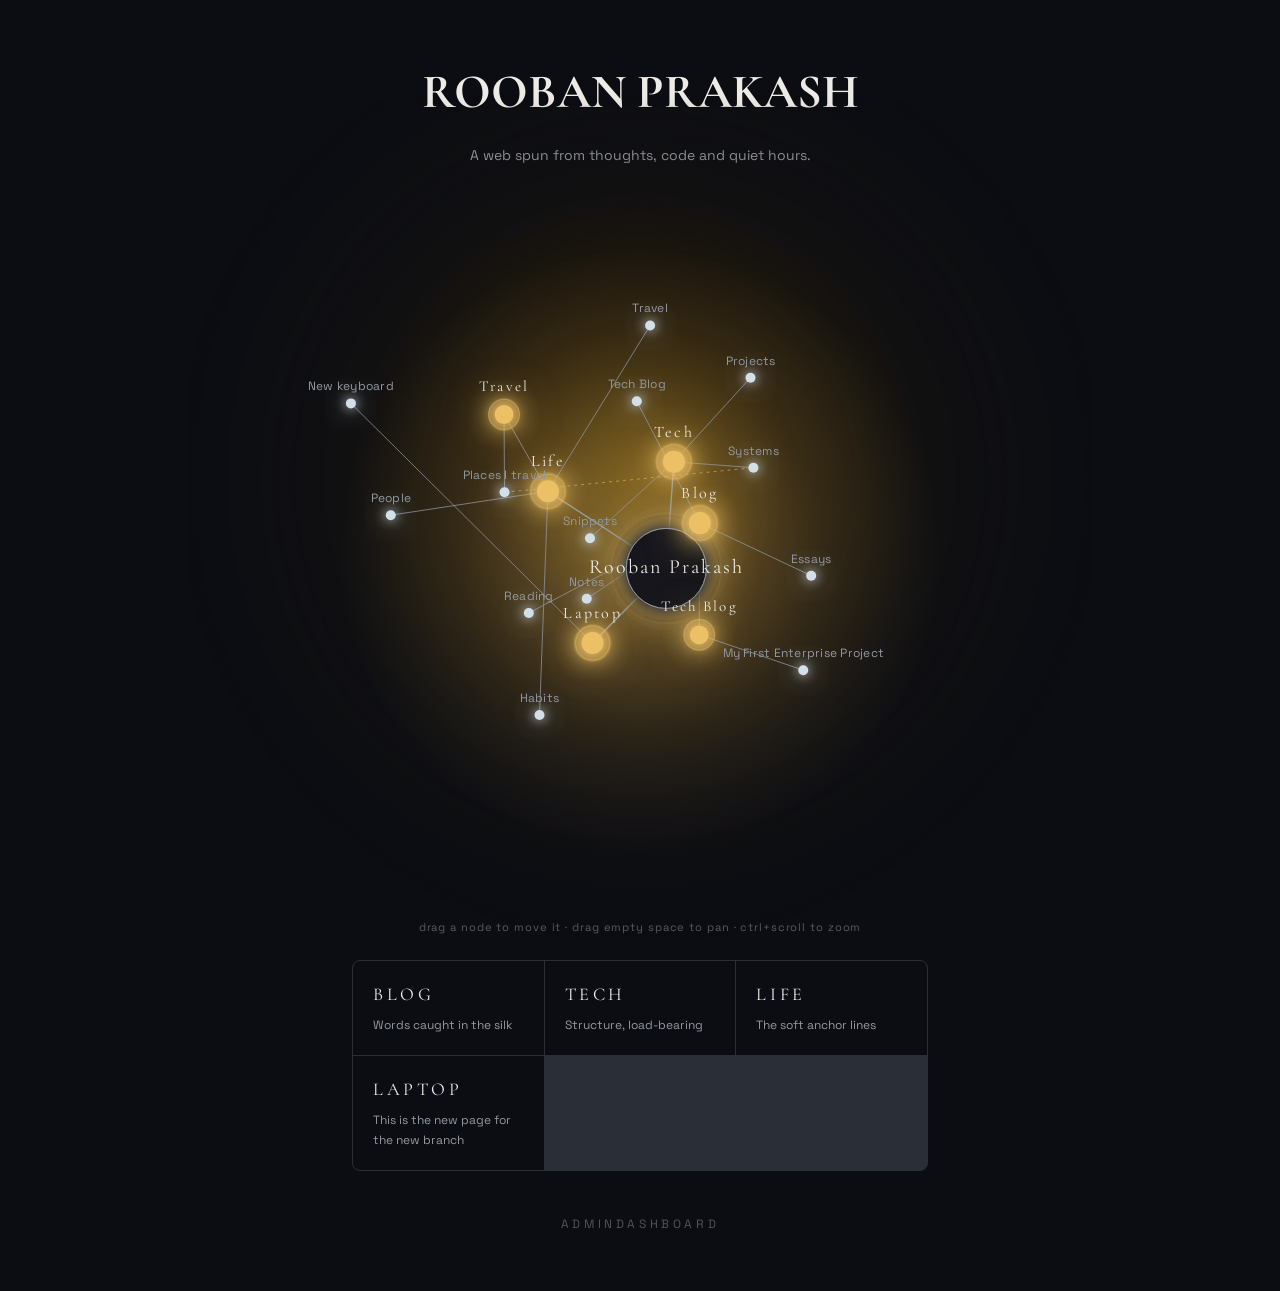
==== commit 4a798582: "update index.html" ====
--- a/index.html
+++ b/index.html
@@ -24,7 +24,7 @@
     // =========================================================================
 
     const CENTER = {
-      name: "Rooban",
+      name: "Rooban Prakash",
       tagline: "A web spun from thoughts, code and quiet hours.",
     };
 
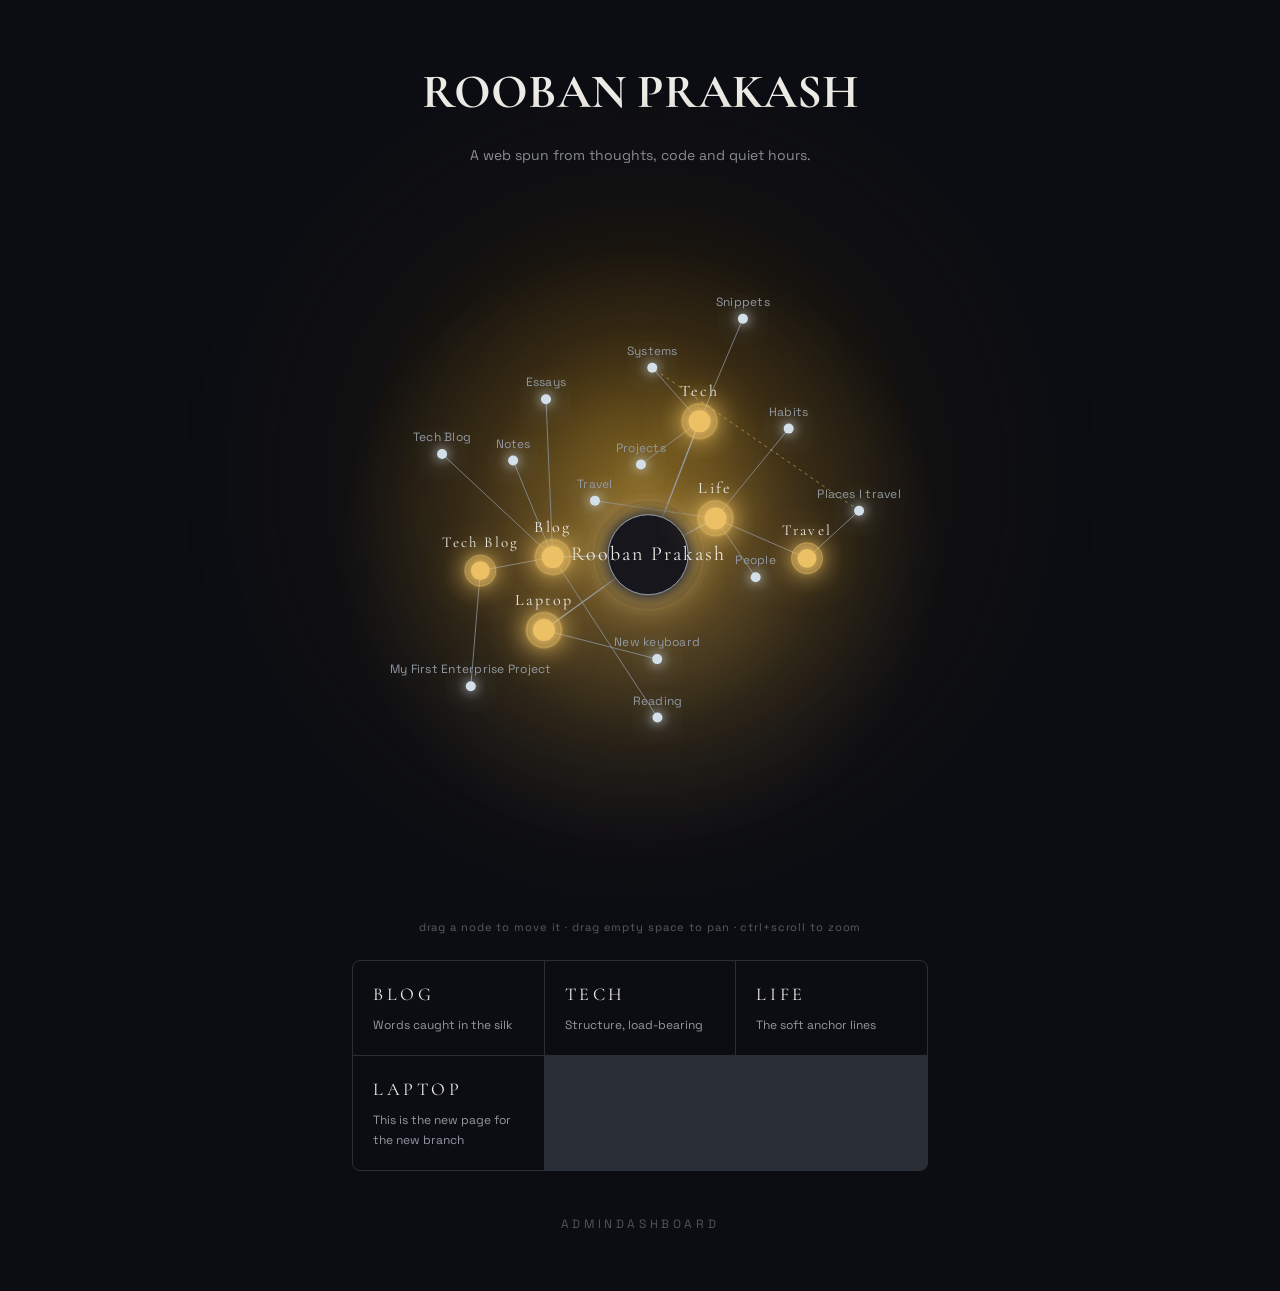
==== commit 967ab514: "new commit" ====
--- a/index.html
+++ b/index.html
@@ -105,7 +105,7 @@
               "This is my first tech project for Percision VPS"
             ],
             "links": [],
-            "theme": "editorial"
+            "theme": "terminal"
           }
         ],
         "children": []
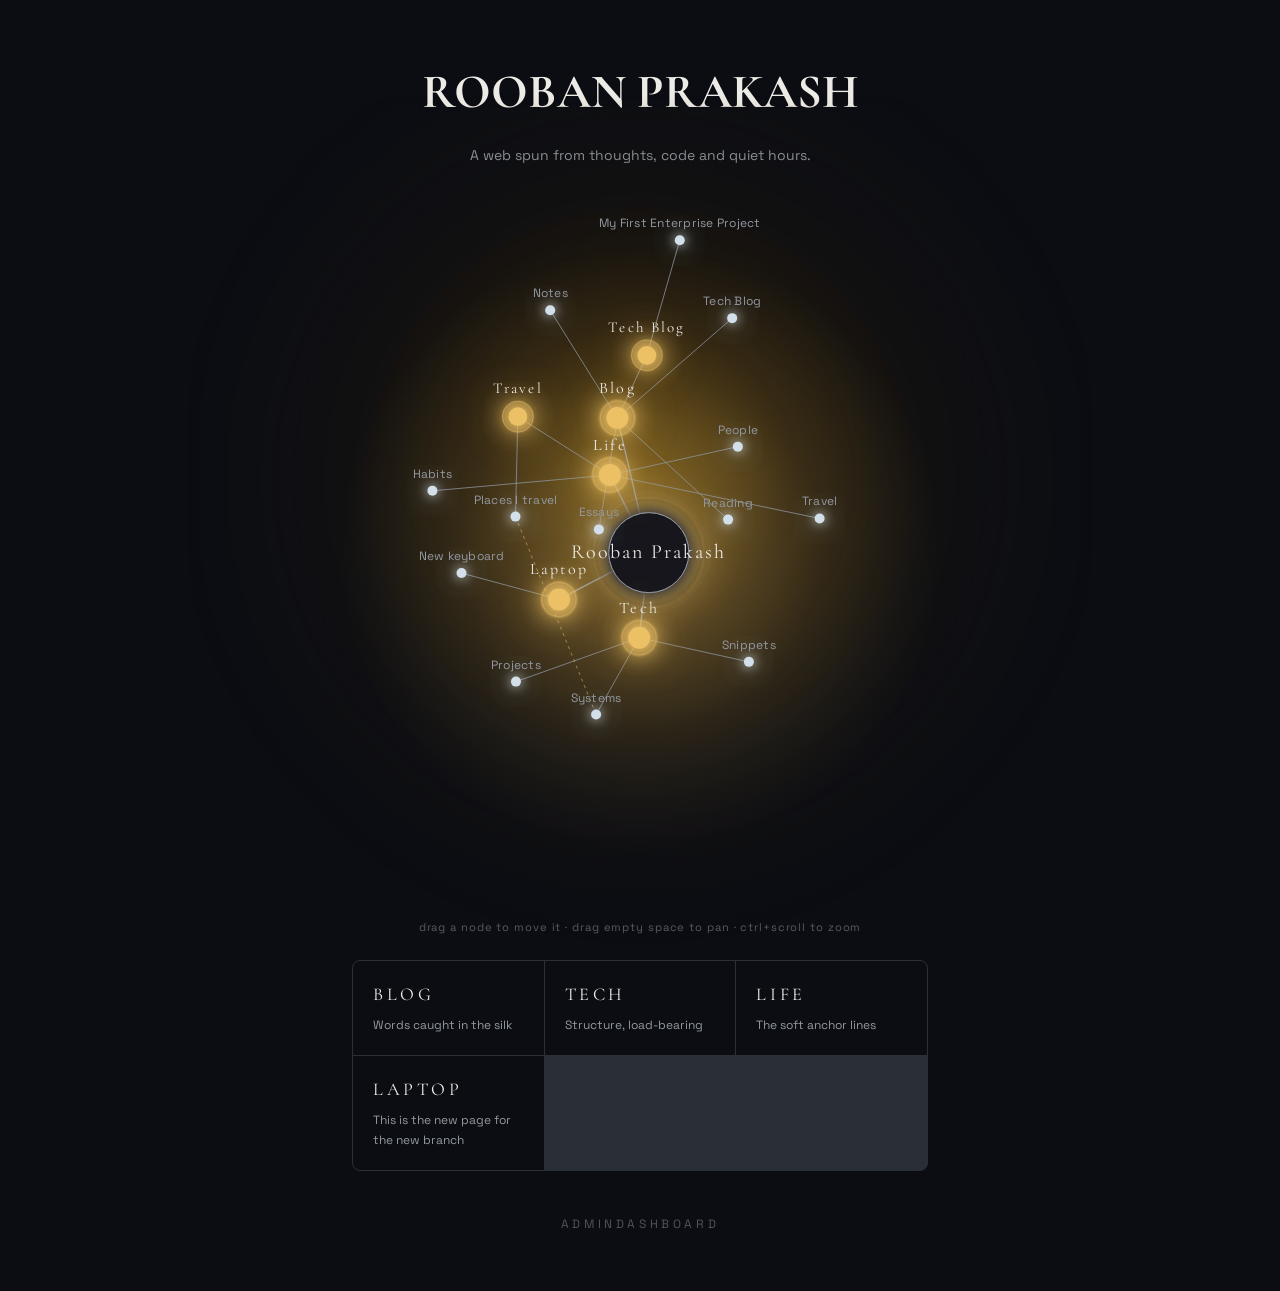
==== commit 9a5edd73: "Latest file changes" ====
--- a/index.html
+++ b/index.html
@@ -419,7 +419,7 @@
       doodle: ['thinheart', 'star', 'sun', 'moon', 'sparkle'],
       editorial: ['moon', 'arrow'],
       blueprint: ['star', 'sparkle'],
-      terminal: ['sparkle'],
+      terminal: ['sparkle', "thinheart"],
       serious: ['moon'],
     };
 
--- a/assets/theme.css
+++ b/assets/theme.css
@@ -416,8 +416,10 @@
     width: 44px;
     height: 44px;
     color: var(--accent-warm);
-}
-
+    will-change: transform;
+}
+
+/* 
 .theme-doodle-icon:nth-child(1) {
     top: 8%;
     left: 4%;
@@ -441,52 +443,137 @@
 .theme-doodle-icon:nth-child(5) {
     bottom: 8%;
     left: 22%;
-}
-
-
-.theme-doodle-icon:nth-child(1) {
-    animation: doodleFloat1 14s ease-in-out infinite alternate;
+} */
+
+
+/* .theme-doodle-icon:nth-child(1) {
+    animation: doodleFloat1 3s ease-in-out infinite alternate;
 }
 
 .theme-doodle-icon:nth-child(2) {
-    animation: doodleFloat2 19s ease-in-out infinite alternate;
+    animation: doodleFloat2 2.2s ease-in-out infinite alternate;
 }
 
 .theme-doodle-icon:nth-child(3) {
-    animation: doodleFloat3 16s ease-in-out infinite alternate;
+    animation: doodleFloat3 2.7s ease-in-out infinite alternate;
 }
 
 .theme-doodle-icon:nth-child(4) {
-    animation: doodleFloat4 22s ease-in-out infinite alternate;
+    animation: doodleFloat4 2.4s ease-in-out infinite alternate;
 }
 
 .theme-doodle-icon:nth-child(5) {
-    animation: doodleFloat5 18s ease-in-out infinite alternate;
-}
+    animation: doodleFloat5 3.1s ease-in-out infinite alternate;
+} */
 
 @keyframes doodleFloat1 {
-    from { transform: translate(0, 0) rotate(-8deg); }
-    to   { transform: translate(25px, 18px) rotate(8deg); }
+    0% {
+        transform: translate(0, 0) rotate(-8deg);
+    }
+
+    25% {
+        transform: translate(35px, -20px) rotate(18deg);
+    }
+
+    50% {
+        transform: translate(-25px, 40px) rotate(-15deg);
+    }
+
+    75% {
+        transform: translate(55px, 15px) rotate(25deg);
+    }
+
+    100% {
+        transform: translate(-10px, -35px) rotate(-20deg);
+    }
 }
 
 @keyframes doodleFloat2 {
-    from { transform: translate(0, 0) rotate(6deg); }
-    to   { transform: translate(-30px, 25px) rotate(-8deg); }
+    0% {
+        transform: translate(0, 0) rotate(6deg);
+    }
+
+    20% {
+        transform: translate(-45px, 30px) rotate(-20deg);
+    }
+
+    45% {
+        transform: translate(25px, -45px) rotate(15deg);
+    }
+
+    70% {
+        transform: translate(-60px, -10px) rotate(-30deg);
+    }
+
+    100% {
+        transform: translate(15px, 40px) rotate(20deg);
+    }
 }
 
 @keyframes doodleFloat3 {
-    from { transform: translate(0, 0) rotate(5deg); }
-    to   { transform: translate(20px, -25px) rotate(-7deg); }
+    0% {
+        transform: translate(0, 0) rotate(5deg);
+    }
+
+    25% {
+        transform: translate(40px, 35px) rotate(-15deg);
+    }
+
+    50% {
+        transform: translate(-30px, -50px) rotate(25deg);
+    }
+
+    75% {
+        transform: translate(60px, -20px) rotate(-20deg);
+    }
+
+    100% {
+        transform: translate(-20px, 45px) rotate(15deg);
+    }
 }
 
 @keyframes doodleFloat4 {
-    from { transform: translate(0, 0) rotate(-5deg); }
-    to   { transform: translate(-20px, -20px) rotate(9deg); }
+    0% {
+        transform: translate(0, 0) rotate(-5deg);
+    }
+
+    30% {
+        transform: translate(-50px, -30px) rotate(25deg);
+    }
+
+    55% {
+        transform: translate(30px, 50px) rotate(-25deg);
+    }
+
+    80% {
+        transform: translate(-65px, 15px) rotate(18deg);
+    }
+
+    100% {
+        transform: translate(20px, -40px) rotate(-30deg);
+    }
 }
 
 @keyframes doodleFloat5 {
-    from { transform: translate(0, 0) rotate(7deg); }
-    to   { transform: translate(30px, -15px) rotate(-6deg); }
+    0% {
+        transform: translate(0, 0) rotate(7deg);
+    }
+
+    20% {
+        transform: translate(45px, -35px) rotate(-18deg);
+    }
+
+    45% {
+        transform: translate(-35px, 25px) rotate(30deg);
+    }
+
+    70% {
+        transform: translate(65px, 45px) rotate(-25deg);
+    }
+
+    100% {
+        transform: translate(-25px, -50px) rotate(20deg);
+    }
 }
 
 
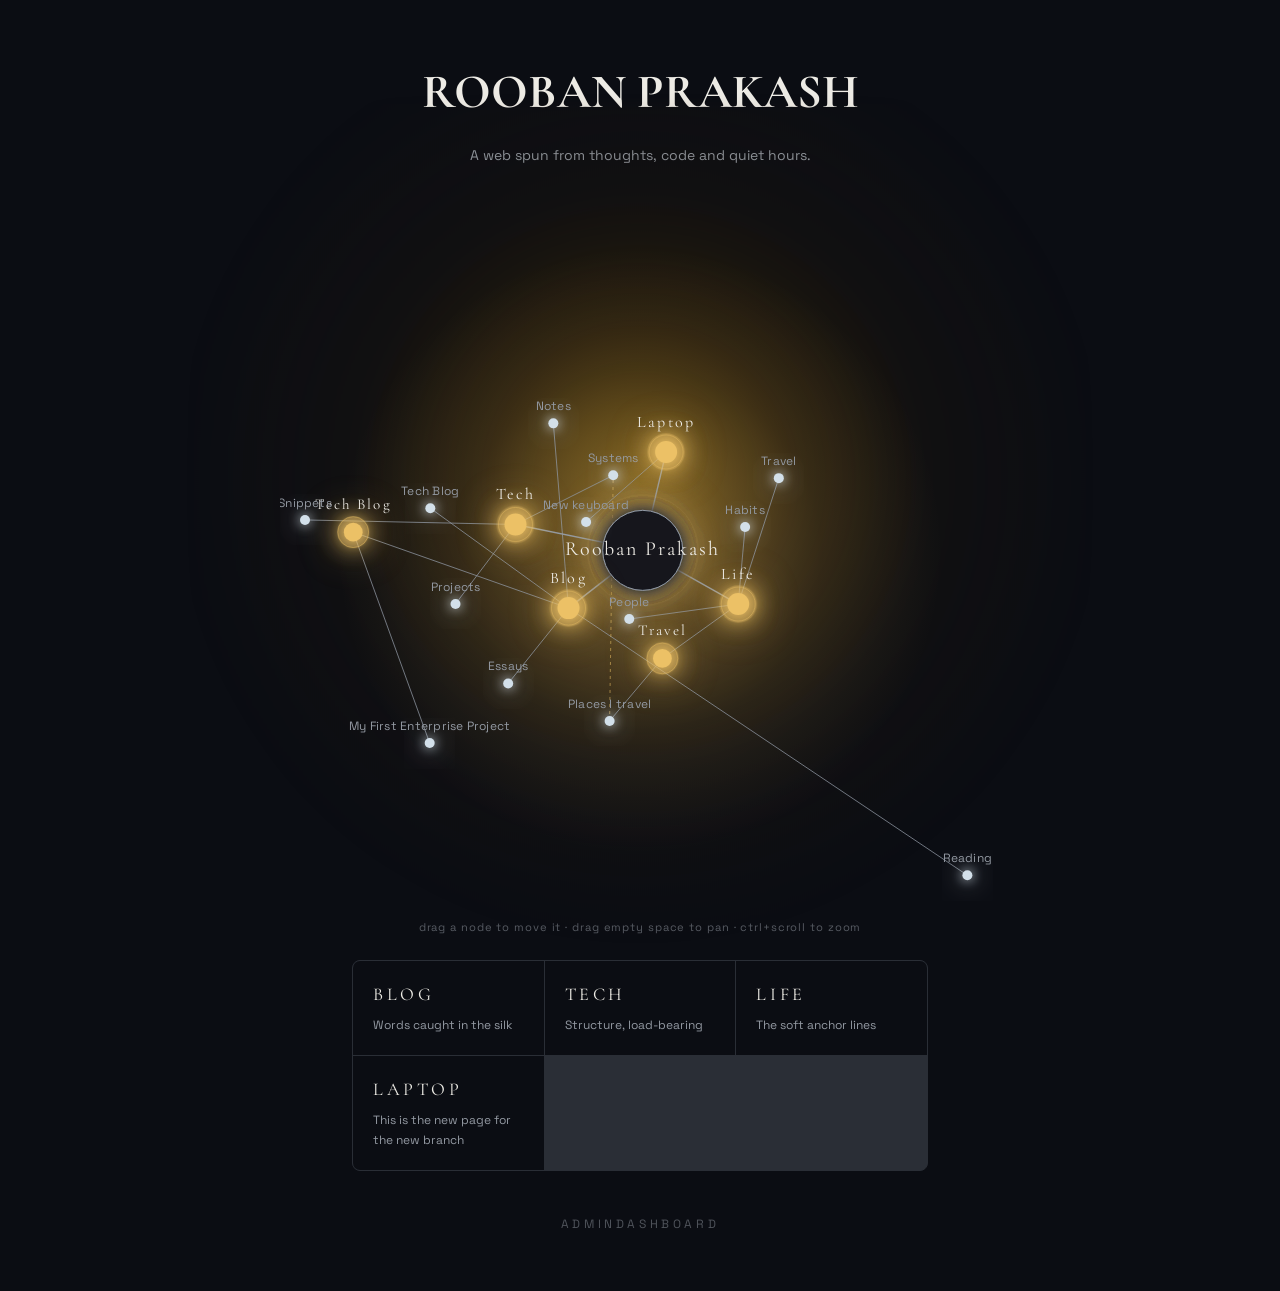
==== commit 747bb4ca: "Hope It will work 🥲" ====
--- a/index.html
+++ b/index.html
@@ -976,4 +976,54 @@
     if (!window.location.hash) window.location.hash = "#/";
 
   </script>
+
+<script>
+(function () {
+    function startDoodleRoaming() {
+        const doodles = document.querySelectorAll('.theme-doodle-icon');
+
+        if (!doodles.length) return;
+
+        doodles.forEach(function (doodle, index) {
+            roam(doodle, index);
+        });
+    }
+
+    function roam(doodle, index) {
+        const maxX = Math.max(
+            0,
+            window.innerWidth - doodle.offsetWidth - 20
+        );
+
+        const maxY = Math.max(
+            0,
+            window.innerHeight - doodle.offsetHeight - 20
+        );
+
+        const x = Math.random() * maxX;
+        const y = Math.random() * maxY;
+
+        const rotation = (Math.random() * 80) - 40;
+
+        const duration = 1500 + Math.random() * 3000;
+
+        doodle.style.transition =
+            'transform ' + duration + 'ms cubic-bezier(.4,0,.2,1)';
+
+        doodle.style.transform =
+            'translate(' + x + 'px, ' + y + 'px) rotate(' + rotation + 'deg)';
+
+        setTimeout(function () {
+            roam(doodle, index);
+        }, duration);
+    }
+
+    if (document.readyState === 'loading') {
+        document.addEventListener('DOMContentLoaded', startDoodleRoaming);
+    } else {
+        startDoodleRoaming();
+    }
+})();
+</script>
+
 </body></html>
--- a/assets/theme.css
+++ b/assets/theme.css
@@ -418,7 +418,6 @@
     color: var(--accent-warm);
     will-change: transform;
 }
-
 /* 
 .theme-doodle-icon:nth-child(1) {
     top: 8%;
@@ -443,137 +442,52 @@
 .theme-doodle-icon:nth-child(5) {
     bottom: 8%;
     left: 22%;
+}
+
+
+.theme-doodle-icon:nth-child(1) {
+    animation: doodleFloat1 14s ease-in-out infinite alternate;
+}
+
+.theme-doodle-icon:nth-child(2) {
+    animation: doodleFloat2 19s ease-in-out infinite alternate;
+}
+
+.theme-doodle-icon:nth-child(3) {
+    animation: doodleFloat3 16s ease-in-out infinite alternate;
+}
+
+.theme-doodle-icon:nth-child(4) {
+    animation: doodleFloat4 22s ease-in-out infinite alternate;
+}
+
+.theme-doodle-icon:nth-child(5) {
+    animation: doodleFloat5 18s ease-in-out infinite alternate;
 } */
 
-
-/* .theme-doodle-icon:nth-child(1) {
-    animation: doodleFloat1 3s ease-in-out infinite alternate;
-}
-
-.theme-doodle-icon:nth-child(2) {
-    animation: doodleFloat2 2.2s ease-in-out infinite alternate;
-}
-
-.theme-doodle-icon:nth-child(3) {
-    animation: doodleFloat3 2.7s ease-in-out infinite alternate;
-}
-
-.theme-doodle-icon:nth-child(4) {
-    animation: doodleFloat4 2.4s ease-in-out infinite alternate;
-}
-
-.theme-doodle-icon:nth-child(5) {
-    animation: doodleFloat5 3.1s ease-in-out infinite alternate;
-} */
-
 @keyframes doodleFloat1 {
-    0% {
-        transform: translate(0, 0) rotate(-8deg);
-    }
-
-    25% {
-        transform: translate(35px, -20px) rotate(18deg);
-    }
-
-    50% {
-        transform: translate(-25px, 40px) rotate(-15deg);
-    }
-
-    75% {
-        transform: translate(55px, 15px) rotate(25deg);
-    }
-
-    100% {
-        transform: translate(-10px, -35px) rotate(-20deg);
-    }
+    from { transform: translate(0, 0) rotate(-8deg); }
+    to   { transform: translate(25px, 18px) rotate(8deg); }
 }
 
 @keyframes doodleFloat2 {
-    0% {
-        transform: translate(0, 0) rotate(6deg);
-    }
-
-    20% {
-        transform: translate(-45px, 30px) rotate(-20deg);
-    }
-
-    45% {
-        transform: translate(25px, -45px) rotate(15deg);
-    }
-
-    70% {
-        transform: translate(-60px, -10px) rotate(-30deg);
-    }
-
-    100% {
-        transform: translate(15px, 40px) rotate(20deg);
-    }
+    from { transform: translate(0, 0) rotate(6deg); }
+    to   { transform: translate(-30px, 25px) rotate(-8deg); }
 }
 
 @keyframes doodleFloat3 {
-    0% {
-        transform: translate(0, 0) rotate(5deg);
-    }
-
-    25% {
-        transform: translate(40px, 35px) rotate(-15deg);
-    }
-
-    50% {
-        transform: translate(-30px, -50px) rotate(25deg);
-    }
-
-    75% {
-        transform: translate(60px, -20px) rotate(-20deg);
-    }
-
-    100% {
-        transform: translate(-20px, 45px) rotate(15deg);
-    }
+    from { transform: translate(0, 0) rotate(5deg); }
+    to   { transform: translate(20px, -25px) rotate(-7deg); }
 }
 
 @keyframes doodleFloat4 {
-    0% {
-        transform: translate(0, 0) rotate(-5deg);
-    }
-
-    30% {
-        transform: translate(-50px, -30px) rotate(25deg);
-    }
-
-    55% {
-        transform: translate(30px, 50px) rotate(-25deg);
-    }
-
-    80% {
-        transform: translate(-65px, 15px) rotate(18deg);
-    }
-
-    100% {
-        transform: translate(20px, -40px) rotate(-30deg);
-    }
+    from { transform: translate(0, 0) rotate(-5deg); }
+    to   { transform: translate(-20px, -20px) rotate(9deg); }
 }
 
 @keyframes doodleFloat5 {
-    0% {
-        transform: translate(0, 0) rotate(7deg);
-    }
-
-    20% {
-        transform: translate(45px, -35px) rotate(-18deg);
-    }
-
-    45% {
-        transform: translate(-35px, 25px) rotate(30deg);
-    }
-
-    70% {
-        transform: translate(65px, 45px) rotate(-25deg);
-    }
-
-    100% {
-        transform: translate(-25px, -50px) rotate(20deg);
-    }
+    from { transform: translate(0, 0) rotate(7deg); }
+    to   { transform: translate(30px, -15px) rotate(-6deg); }
 }
 
 
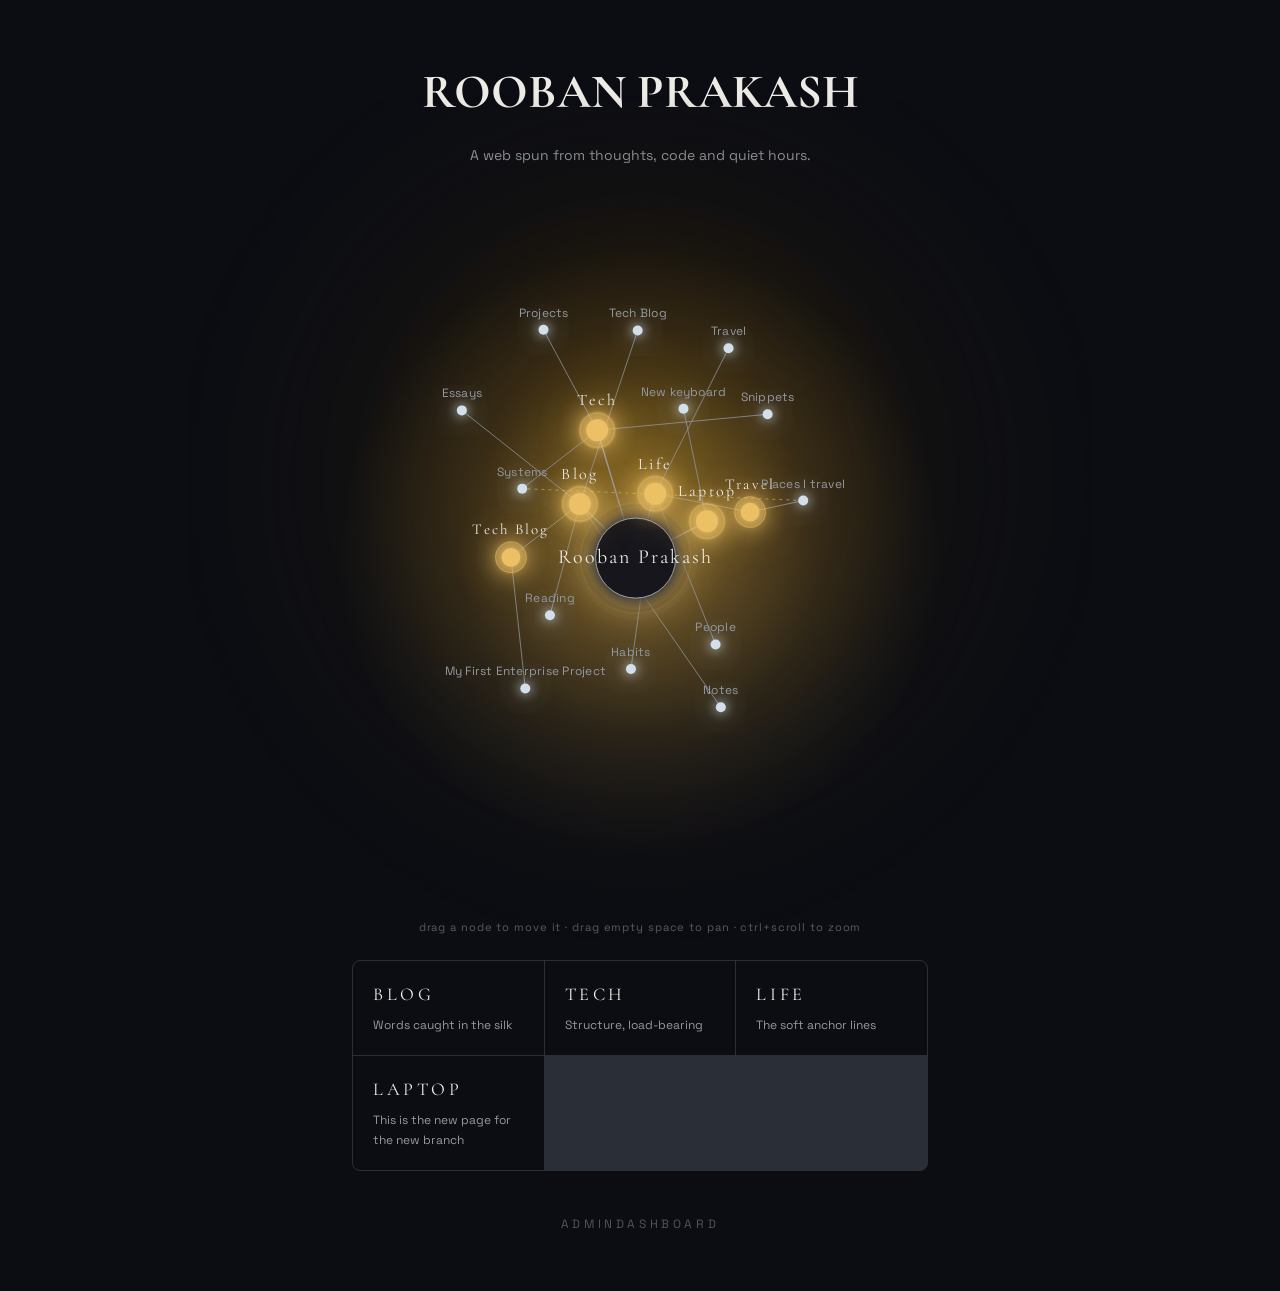
==== commit 7d8940c4: "what do you meangit push" ====
--- a/index.html
+++ b/index.html
@@ -419,7 +419,7 @@
       doodle: ['thinheart', 'star', 'sun', 'moon', 'sparkle'],
       editorial: ['moon', 'arrow'],
       blueprint: ['star', 'sparkle'],
-      terminal: ['sparkle', "thinheart"],
+      terminal: ['sparkle', "thinheart", "moon"],
       serious: ['moon'],
     };
 
@@ -979,6 +979,128 @@
 
 <script>
 (function () {
+
+    function startDoodleRoaming() {
+
+        const doodles = document.querySelectorAll(
+            '.theme-doodle-icon'
+        );
+
+        if (!doodles.length) {
+            return;
+        }
+
+        doodles.forEach(function (doodle) {
+            roamDoodle(doodle);
+        });
+    }
+
+
+    function roamDoodle(doodle) {
+
+        const padding = 20;
+
+        const maxX =
+            Math.max(
+                padding,
+                window.innerWidth -
+                doodle.offsetWidth -
+                padding
+            );
+
+        const maxY =
+            Math.max(
+                padding,
+                window.innerHeight -
+                doodle.offsetHeight -
+                padding
+            );
+
+
+        /* Random destination */
+        const x =
+            padding +
+            Math.random() * (maxX - padding);
+
+        const y =
+            padding +
+            Math.random() * (maxY - padding);
+
+
+        /* Random rotation */
+        const rotation =
+            Math.random() * 120 - 60;
+
+
+        /* Random movement speed */
+        const duration =
+            2000 + Math.random() * 4000;
+
+
+        /* Apply random duration */
+        doodle.style.transition =
+            'transform ' +
+            duration +
+            'ms cubic-bezier(.4, 0, .2, 1)';
+
+
+        /* Move */
+        doodle.style.transform =
+            'translate(' +
+            x +
+            'px, ' +
+            y +
+            'px) rotate(' +
+            rotation +
+            'deg)';
+
+
+        /* Pick another destination */
+        setTimeout(function () {
+            roamDoodle(doodle);
+        }, duration);
+    }
+
+
+    /* Start after page loads */
+    if (document.readyState === 'loading') {
+
+        document.addEventListener(
+            'DOMContentLoaded',
+            startDoodleRoaming
+        );
+
+    } else {
+
+        startDoodleRoaming();
+
+    }
+
+
+    /* Recalculate when browser is resized */
+    window.addEventListener(
+        'resize',
+        function () {
+
+            document
+                .querySelectorAll('.theme-doodle-icon')
+                .forEach(function (doodle) {
+
+                    roamDoodle(doodle);
+
+                });
+
+        }
+    );
+
+})();
+</script>
+
+
+<!-- Code Added -->
+
+<script>
+(function () {
     function startDoodleRoaming() {
         const doodles = document.querySelectorAll('.theme-doodle-icon');
 
@@ -1026,4 +1148,6 @@
 })();
 </script>
 
+<!-- Code added -->
+
 </body></html>
--- a/assets/theme.css
+++ b/assets/theme.css
@@ -392,7 +392,7 @@
     .theme-doodle-icon:nth-child(2n) { transform: rotate(7deg); }
     .theme-doodle-icon:nth-child(3n) { transform: rotate(-6deg); }
     .theme-doodle-icon:hover { transform: translateY(-4px) rotate(0deg) scale(1.12); }
-    .theme-doodle-icon svg { width: 100%; height: 100%; display: block; }
+    .theme-doodle-icon  svg { width: 100%; height: 100%; display: block; }
     .theme-badge { display:inline-flex; margin-top:1.25rem; padding:.3rem .65rem; border:1px solid var(--border); border-radius:999px; font:500 .65rem/1 var(--font-body); letter-spacing:.18em; color:var(--accent-warm); background:color-mix(in srgb, var(--card) 70%, transparent); }
 
 ===============================================================================================
@@ -446,50 +446,135 @@
 
 
 .theme-doodle-icon:nth-child(1) {
-    animation: doodleFloat1 14s ease-in-out infinite alternate;
+    animation: doodleFloat1 3s ease-in-out infinite alternate;
 }
 
 .theme-doodle-icon:nth-child(2) {
-    animation: doodleFloat2 19s ease-in-out infinite alternate;
+    animation: doodleFloat2 2.2s ease-in-out infinite alternate;
 }
 
 .theme-doodle-icon:nth-child(3) {
-    animation: doodleFloat3 16s ease-in-out infinite alternate;
+    animation: doodleFloat3 2.7s ease-in-out infinite alternate;
 }
 
 .theme-doodle-icon:nth-child(4) {
-    animation: doodleFloat4 22s ease-in-out infinite alternate;
+    animation: doodleFloat4 2.4s ease-in-out infinite alternate;
 }
 
 .theme-doodle-icon:nth-child(5) {
-    animation: doodleFloat5 18s ease-in-out infinite alternate;
-} */
-
+    animation: doodleFloat5 3.1s ease-in-out infinite alternate;
+}
+
+*/
 @keyframes doodleFloat1 {
-    from { transform: translate(0, 0) rotate(-8deg); }
-    to   { transform: translate(25px, 18px) rotate(8deg); }
+    0% {
+        transform: translate(0, 0) rotate(-8deg);
+    }
+
+    25% {
+        transform: translate(35px, -20px) rotate(18deg);
+    }
+
+    50% {
+        transform: translate(-25px, 40px) rotate(-15deg);
+    }
+
+    75% {
+        transform: translate(55px, 15px) rotate(25deg);
+    }
+
+    100% {
+        transform: translate(-10px, -35px) rotate(-20deg);
+    }
 }
 
 @keyframes doodleFloat2 {
-    from { transform: translate(0, 0) rotate(6deg); }
-    to   { transform: translate(-30px, 25px) rotate(-8deg); }
+    0% {
+        transform: translate(0, 0) rotate(6deg);
+    }
+
+    20% {
+        transform: translate(-45px, 30px) rotate(-20deg);
+    }
+
+    45% {
+        transform: translate(25px, -45px) rotate(15deg);
+    }
+
+    70% {
+        transform: translate(-60px, -10px) rotate(-30deg);
+    }
+
+    100% {
+        transform: translate(15px, 40px) rotate(20deg);
+    }
 }
 
 @keyframes doodleFloat3 {
-    from { transform: translate(0, 0) rotate(5deg); }
-    to   { transform: translate(20px, -25px) rotate(-7deg); }
+    0% {
+        transform: translate(0, 0) rotate(5deg);
+    }
+
+    25% {
+        transform: translate(40px, 35px) rotate(-15deg);
+    }
+
+    50% {
+        transform: translate(-30px, -50px) rotate(25deg);
+    }
+
+    75% {
+        transform: translate(60px, -20px) rotate(-20deg);
+    }
+
+    100% {
+        transform: translate(-20px, 45px) rotate(15deg);
+    }
 }
 
 @keyframes doodleFloat4 {
-    from { transform: translate(0, 0) rotate(-5deg); }
-    to   { transform: translate(-20px, -20px) rotate(9deg); }
+    0% {
+        transform: translate(0, 0) rotate(-5deg);
+    }
+
+    30% {
+        transform: translate(-50px, -30px) rotate(25deg);
+    }
+
+    55% {
+        transform: translate(30px, 50px) rotate(-25deg);
+    }
+
+    80% {
+        transform: translate(-65px, 15px) rotate(18deg);
+    }
+
+    100% {
+        transform: translate(20px, -40px) rotate(-30deg);
+    }
 }
 
 @keyframes doodleFloat5 {
-    from { transform: translate(0, 0) rotate(7deg); }
-    to   { transform: translate(30px, -15px) rotate(-6deg); }
-}
-
+    0% {
+        transform: translate(0, 0) rotate(7deg);
+    }
+
+    20% {
+        transform: translate(45px, -35px) rotate(-18deg);
+    }
+
+    45% {
+        transform: translate(-35px, 25px) rotate(30deg);
+    }
+
+    70% {
+        transform: translate(65px, 45px) rotate(-25deg);
+    }
+
+    100% {
+        transform: translate(-25px, -50px) rotate(20deg);
+    }
+}
 
 .theme-default > *,
 .theme-fun > *,
